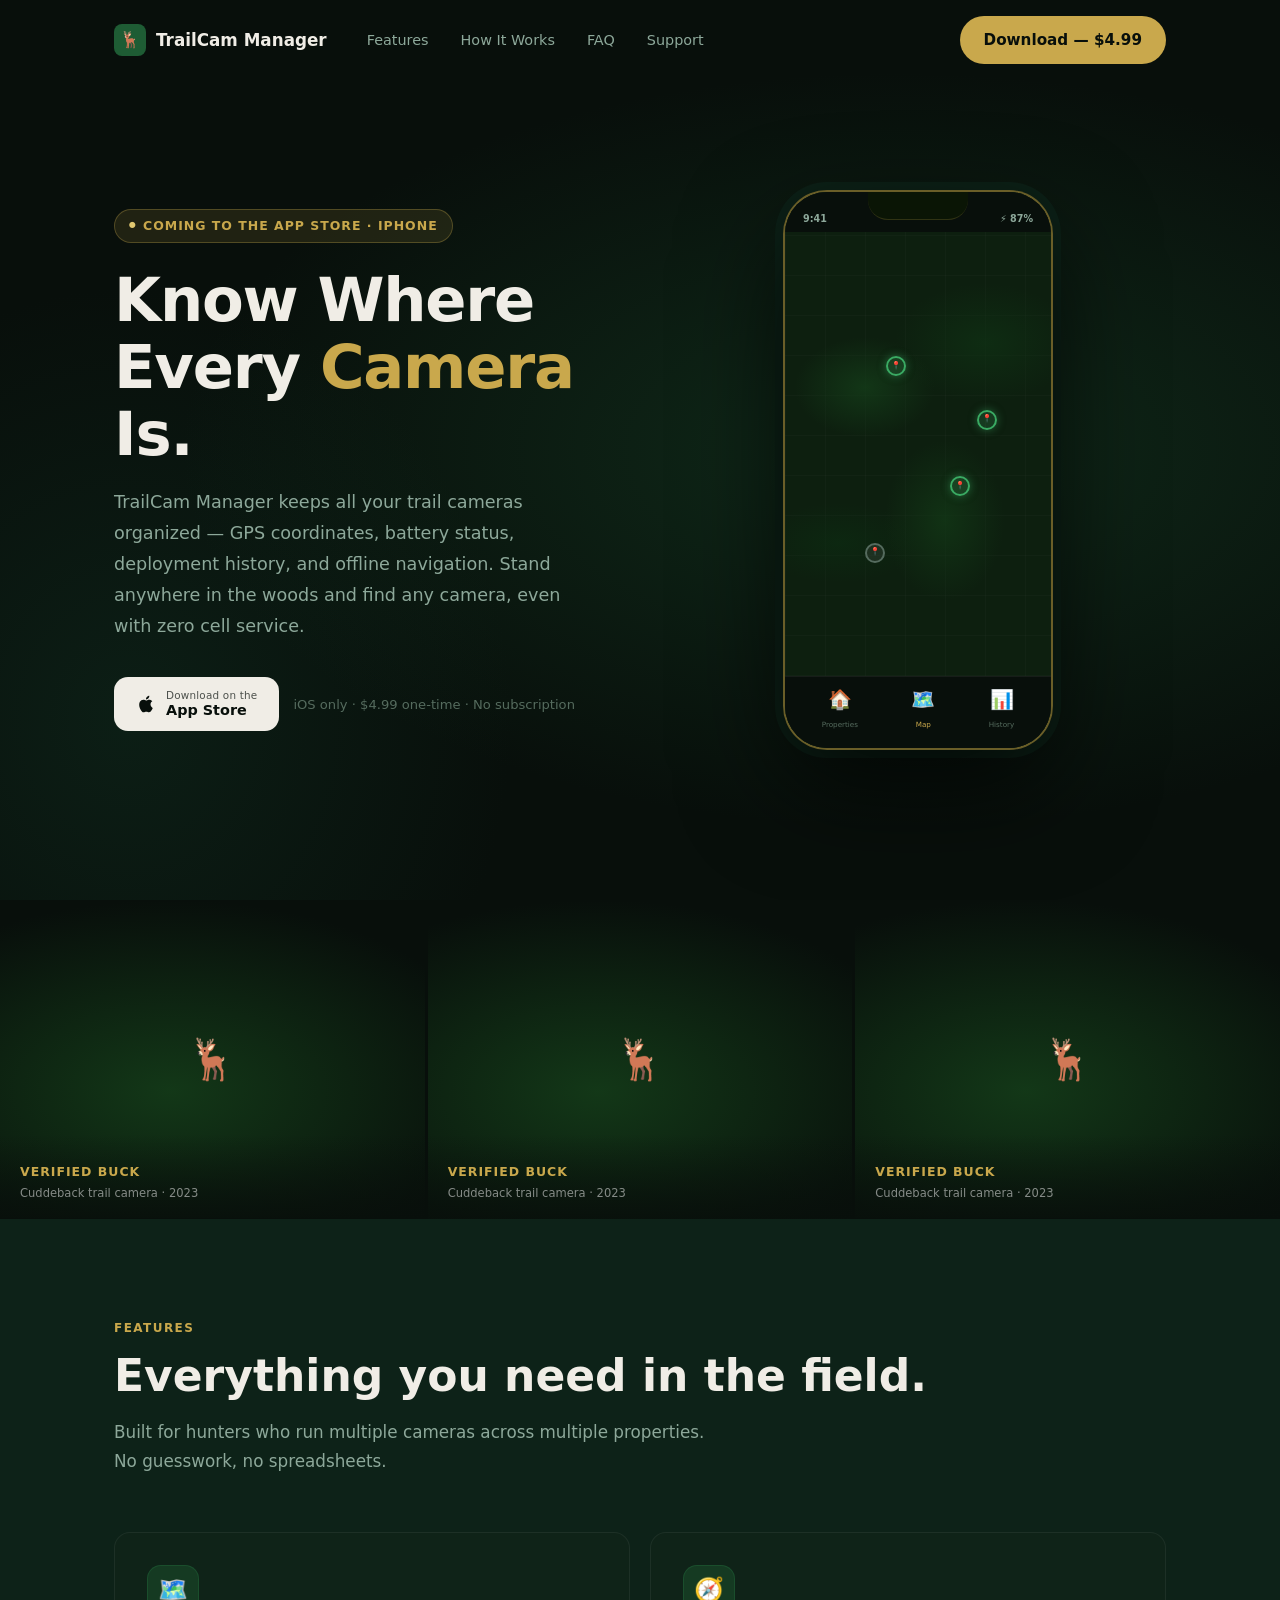
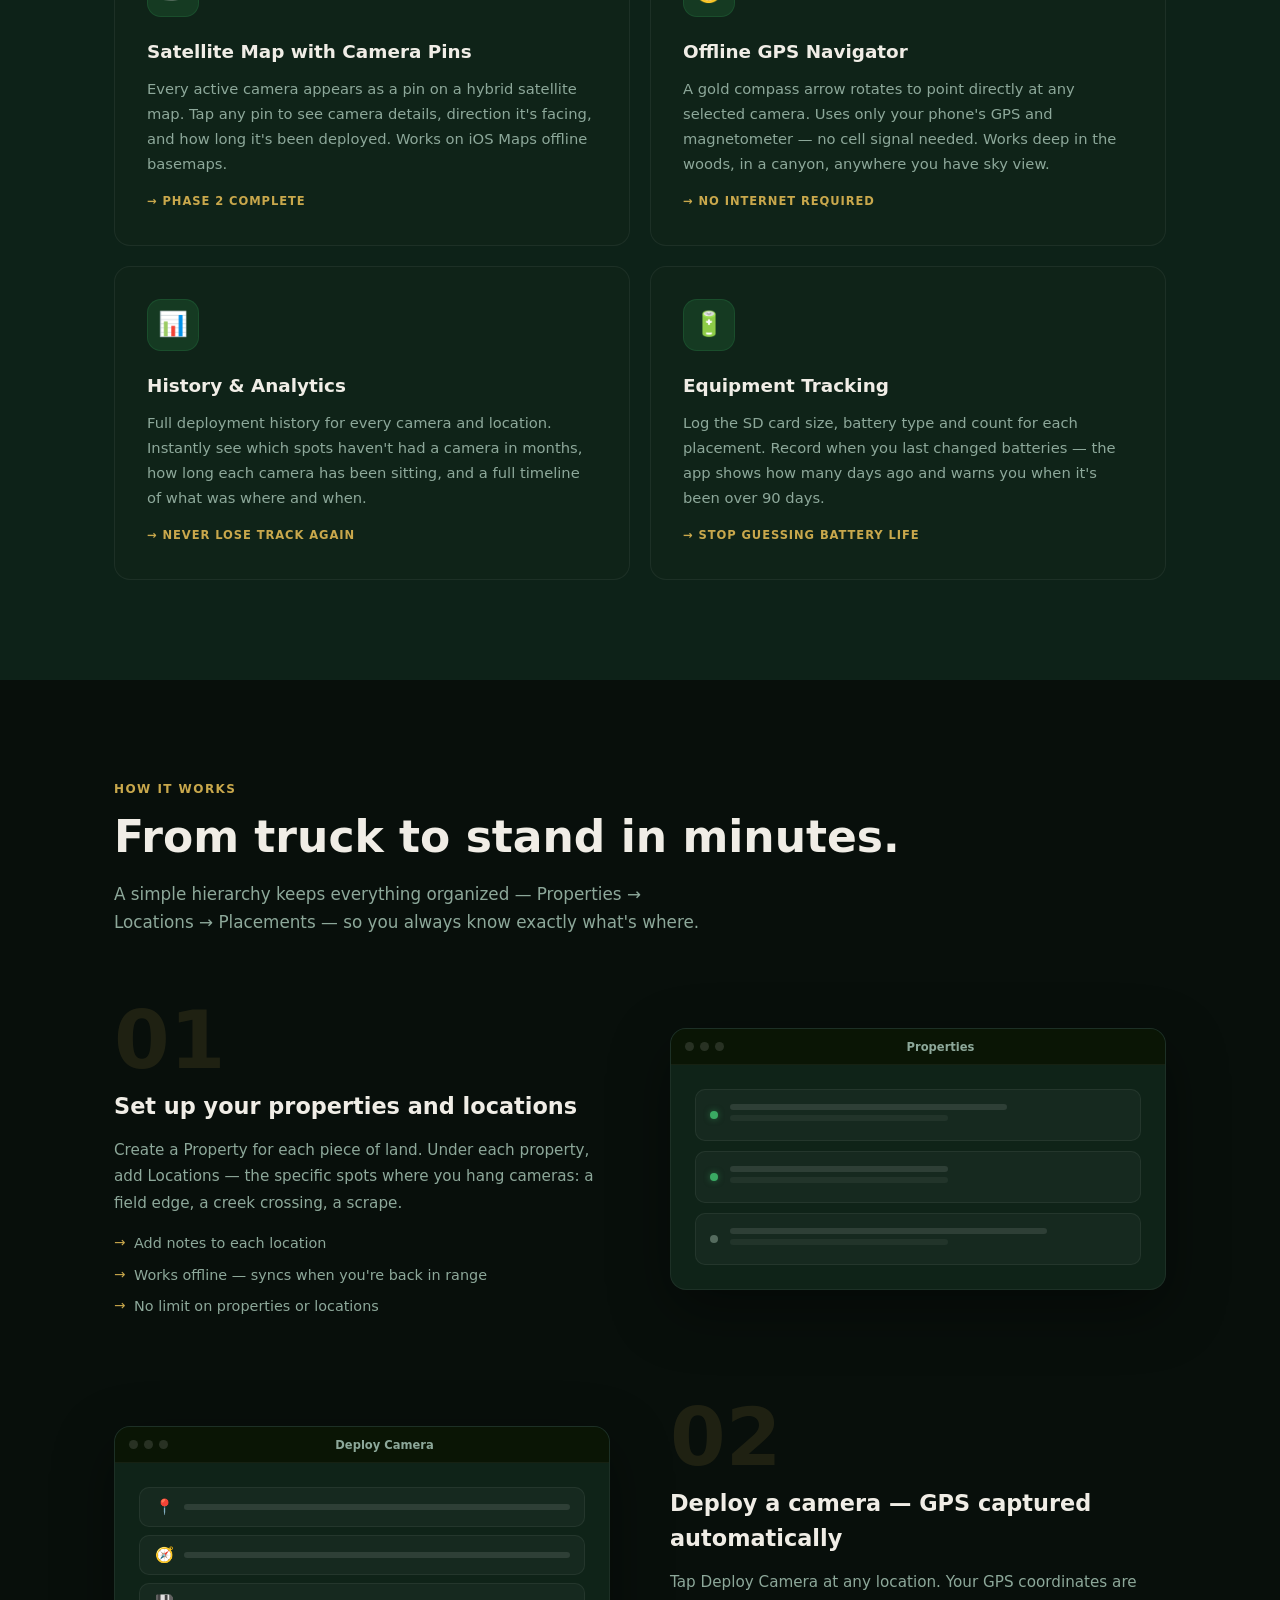
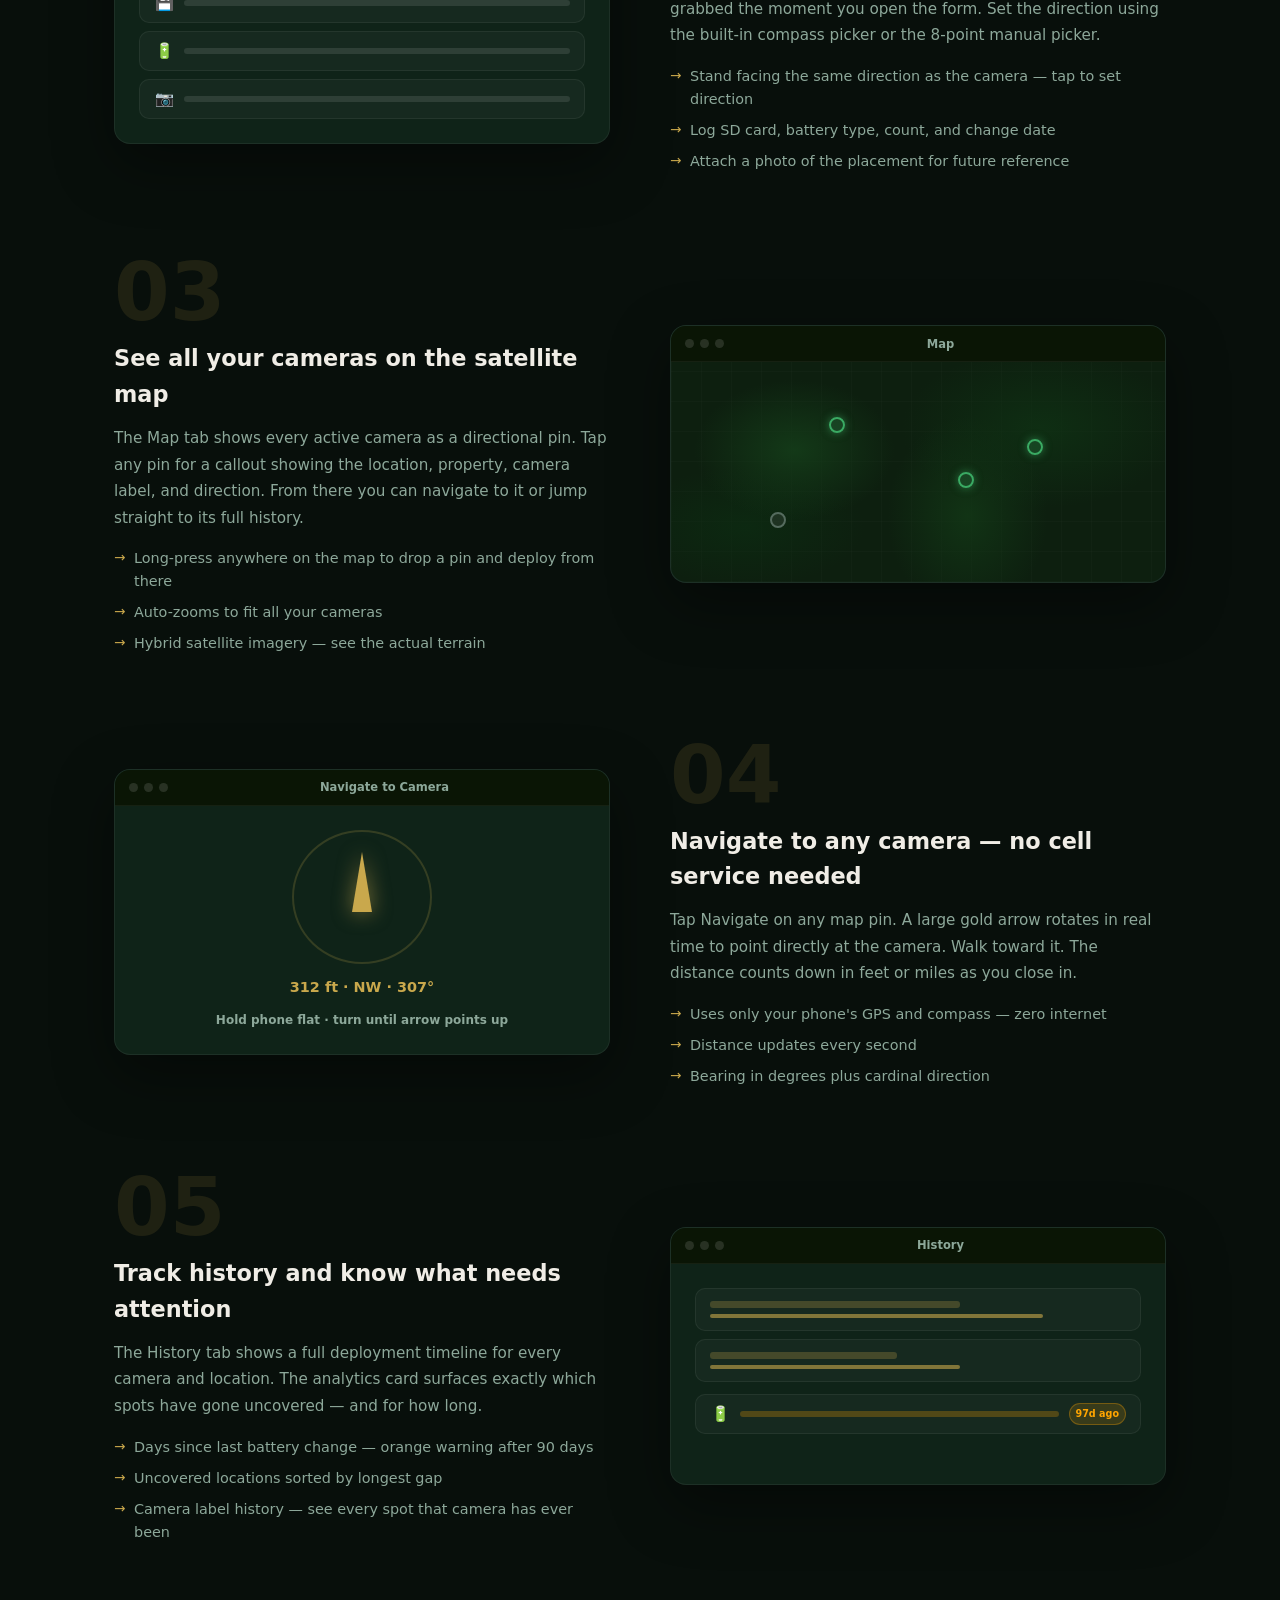
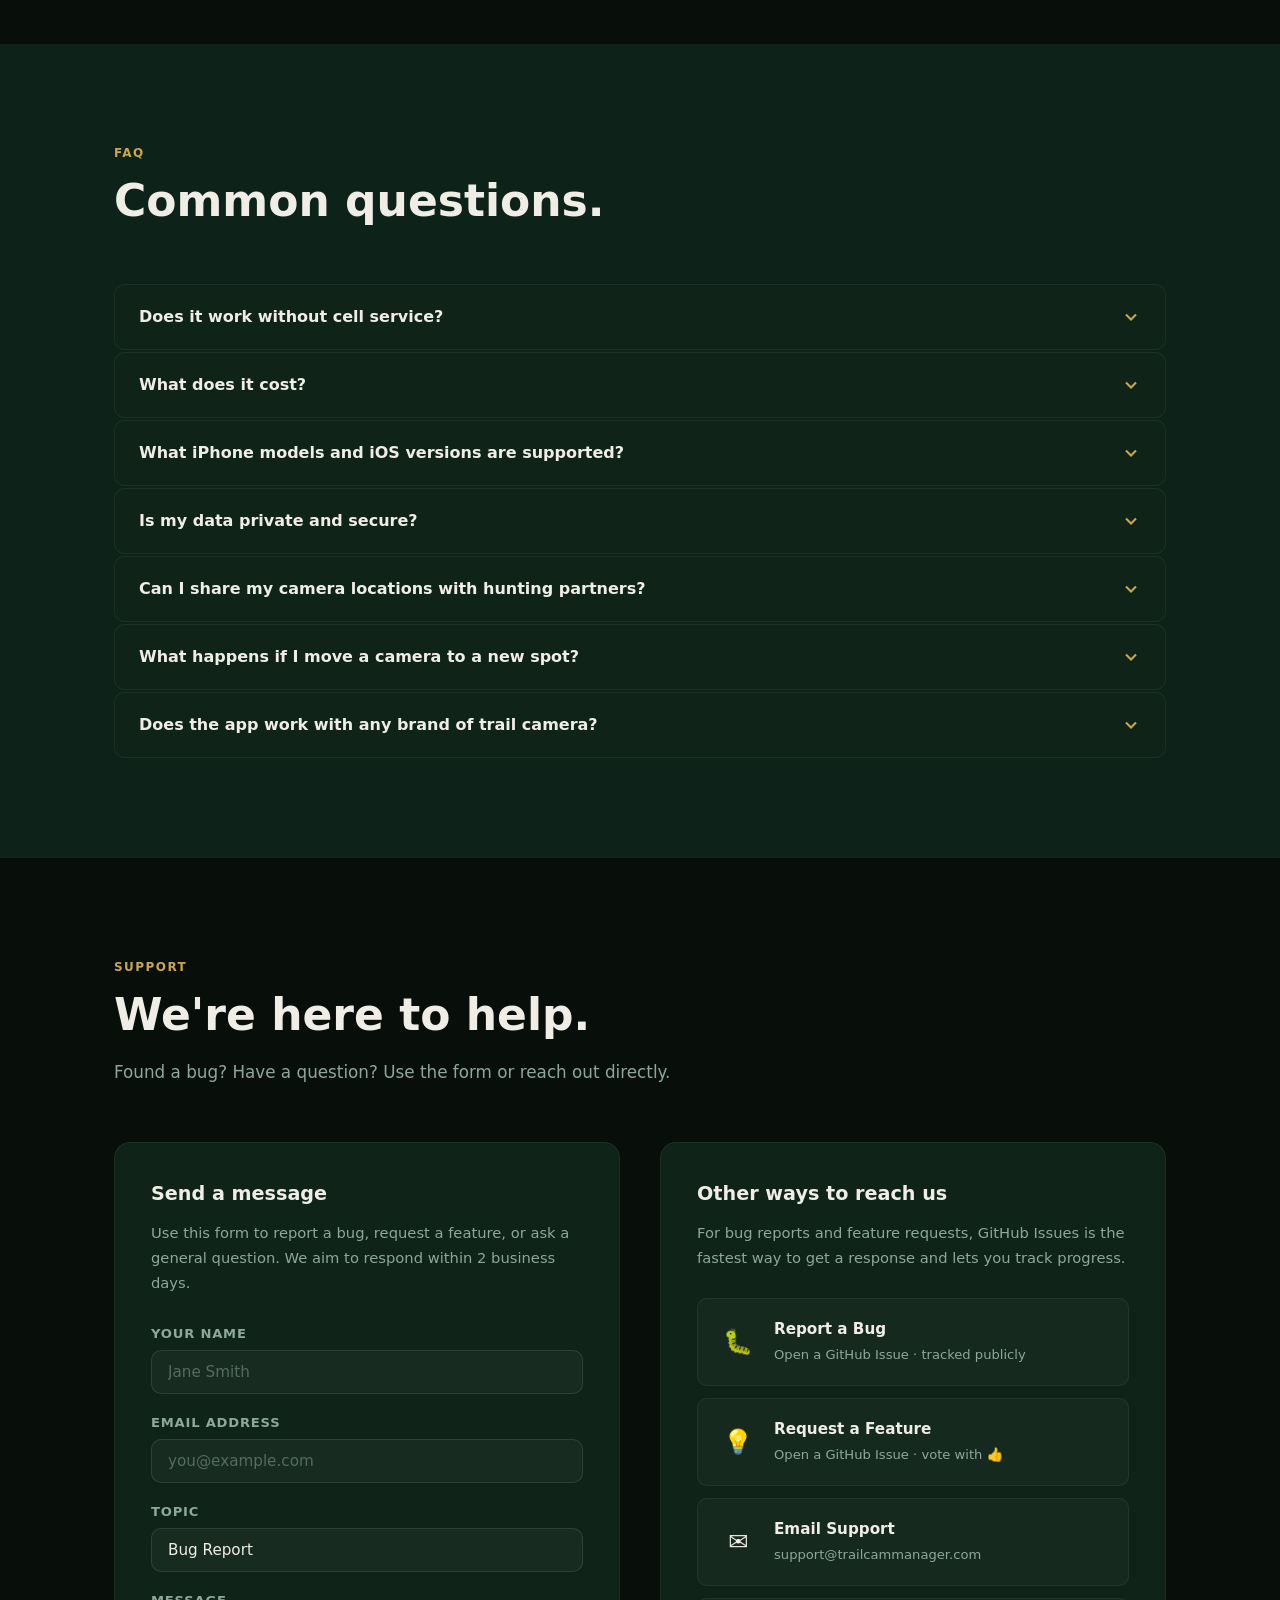
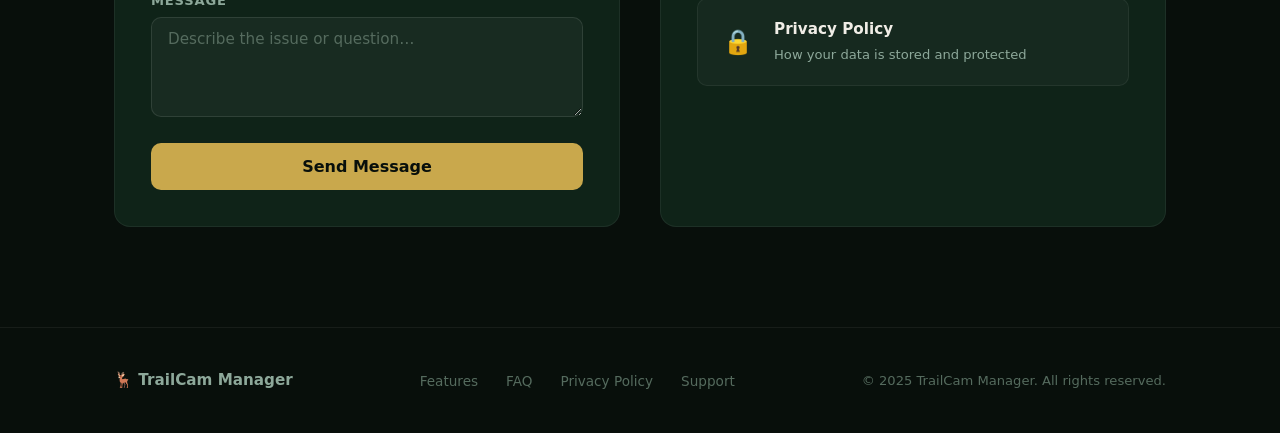
==== index.html @ 216c4973 "Initial TrailCam Manager marketing website - Full landing page: hero, features, how-it-works (5 step" ====
<!DOCTYPE html>
<html lang="en">
<head>
  <meta charset="UTF-8">
  <meta name="viewport" content="width=device-width, initial-scale=1.0">
  <title>TrailCam Manager — Know Where Every Camera Is</title>
  <meta name="description" content="TrailCam Manager is a native iPhone app for serious hunters. GPS coordinates, offline navigation, battery tracking, and placement history for all your trail cameras — with no cell service required.">
  <meta property="og:title" content="TrailCam Manager">
  <meta property="og:description" content="Know where every trail camera is. GPS, offline navigation, history, and equipment tracking in your pocket.">
  <meta property="og:type" content="website">
  <meta property="og:url" content="https://trailcammanager.com">
  <link rel="stylesheet" href="css/style.css">
</head>
<body>

<!-- ═══════════════════════════════════════════════════════
     NAV
════════════════════════════════════════════════════════ -->
<nav class="nav">
  <div class="nav-inner">
    <a href="/" class="nav-logo">
      <div class="nav-logo-icon">🦌</div>
      TrailCam Manager
    </a>
    <ul class="nav-links">
      <li><a href="#features">Features</a></li>
      <li><a href="#how-it-works">How It Works</a></li>
      <li><a href="#faq">FAQ</a></li>
      <li><a href="#support">Support</a></li>
    </ul>
    <div class="nav-cta">
      <a href="#download" class="btn-gold">Download — $4.99</a>
    </div>
    <div class="nav-hamburger" role="button" aria-label="Open menu">
      <span></span><span></span><span></span>
    </div>
  </div>
</nav>


<!-- ═══════════════════════════════════════════════════════
     HERO
════════════════════════════════════════════════════════ -->
<section class="hero" id="download">
  <div class="hero-inner">
    <div class="hero-text">
      <div class="hero-badge">Coming to the App Store · iPhone</div>
      <h1>Know Where Every <em>Camera</em> Is.</h1>
      <p class="hero-sub">
        TrailCam Manager keeps all your trail cameras organized — GPS coordinates, battery status, deployment history, and offline navigation. Stand anywhere in the woods and find any camera, even with zero cell service.
      </p>
      <div class="hero-actions">
        <!-- Replace href with real App Store link when live -->
        <a href="#" class="hero-appstore" id="appstore-btn">
          <svg viewBox="0 0 24 24" fill="currentColor" xmlns="http://www.w3.org/2000/svg">
            <path d="M18.71 19.5c-.83 1.24-1.71 2.45-3.05 2.47-1.34.03-1.77-.79-3.29-.79-1.53 0-2 .77-3.27.82-1.31.05-2.3-1.32-3.14-2.53C4.25 17 2.94 12.45 4.7 9.39c.87-1.52 2.43-2.48 4.12-2.51 1.28-.02 2.5.87 3.29.87.78 0 2.26-1.07 3.8-.91.65.03 2.47.26 3.64 1.98-.09.06-2.17 1.28-2.15 3.81.03 3.02 2.65 4.03 2.68 4.04-.03.07-.42 1.44-1.38 2.83M13 3.5c.73-.83 1.94-1.46 2.94-1.5.13 1.17-.34 2.35-1.04 3.19-.69.85-1.83 1.51-2.95 1.42-.15-1.15.41-2.35 1.05-3.11z"/>
          </svg>
          <div class="hero-appstore-text">
            <small>Download on the</small>
            App Store
          </div>
        </a>
        <span class="hero-note">iOS only · $4.99 one-time · No subscription</span>
      </div>
    </div>

    <!-- CSS Phone Mockup -->
    <div class="phone-wrap">
      <div class="phone-glow"></div>
      <div class="phone">
        <div class="phone-notch"></div>
        <div class="phone-screen">
          <div class="phone-status">
            <span>9:41</span>
            <span>⚡ 87%</span>
          </div>
          <div class="phone-map-area">
            <!-- Fake camera pins on the satellite map -->
            <div class="phone-pin active" style="top:28%; left:38%;">📍</div>
            <div class="phone-pin active" style="top:55%; left:62%;">📍</div>
            <div class="phone-pin active" style="top:40%; left:72%;">📍</div>
            <div class="phone-pin pulled" style="top:70%; left:30%;">📍</div>
          </div>
          <div class="phone-tab-bar">
            <div class="phone-tab"><div class="phone-tab-icon">🏠</div><span>Properties</span></div>
            <div class="phone-tab active"><div class="phone-tab-icon">🗺️</div><span>Map</span></div>
            <div class="phone-tab"><div class="phone-tab-icon">📊</div><span>History</span></div>
          </div>
        </div>
      </div>
    </div>
  </div>
</section>


<!-- ═══════════════════════════════════════════════════════
     PHOTO STRIP
     Replace src="" with real photo paths once available.
     Use verified buck photos from Cuddeback camera.
════════════════════════════════════════════════════════ -->
<div class="photo-strip">
  <div class="photo-strip-item">
    <!-- TODO: replace with real photo: assets/images/buck1.jpg -->
    <div class="photo-placeholder">🦌</div>
    <div class="photo-overlay">
      <div class="photo-caption">Verified Buck</div>
      <div class="photo-sub">Cuddeback trail camera · 2023</div>
    </div>
  </div>
  <div class="photo-strip-item">
    <!-- TODO: replace with real photo: assets/images/buck2.jpg -->
    <div class="photo-placeholder">🦌</div>
    <div class="photo-overlay">
      <div class="photo-caption">Verified Buck</div>
      <div class="photo-sub">Cuddeback trail camera · 2023</div>
    </div>
  </div>
  <div class="photo-strip-item">
    <!-- TODO: replace with real photo: assets/images/buck3.jpg -->
    <div class="photo-placeholder">🦌</div>
    <div class="photo-overlay">
      <div class="photo-caption">Verified Buck</div>
      <div class="photo-sub">Cuddeback trail camera · 2023</div>
    </div>
  </div>
</div>


<!-- ═══════════════════════════════════════════════════════
     FEATURES
════════════════════════════════════════════════════════ -->
<section class="features" id="features">
  <div class="container">
    <div class="reveal">
      <div class="section-label">Features</div>
      <h2 class="section-title">Everything you need in the field.</h2>
      <p class="section-sub">Built for hunters who run multiple cameras across multiple properties. No guesswork, no spreadsheets.</p>
    </div>

    <div class="features-grid">
      <div class="feature-card reveal">
        <div class="feature-icon">🗺️</div>
        <h3>Satellite Map with Camera Pins</h3>
        <p>Every active camera appears as a pin on a hybrid satellite map. Tap any pin to see camera details, direction it's facing, and how long it's been deployed. Works on iOS Maps offline basemaps.</p>
        <span class="feature-tag">→ Phase 2 Complete</span>
      </div>

      <div class="feature-card reveal">
        <div class="feature-icon">🧭</div>
        <h3>Offline GPS Navigator</h3>
        <p>A gold compass arrow rotates to point directly at any selected camera. Uses only your phone's GPS and magnetometer — no cell signal needed. Works deep in the woods, in a canyon, anywhere you have sky view.</p>
        <span class="feature-tag">→ No internet required</span>
      </div>

      <div class="feature-card reveal">
        <div class="feature-icon">📊</div>
        <h3>History &amp; Analytics</h3>
        <p>Full deployment history for every camera and location. Instantly see which spots haven't had a camera in months, how long each camera has been sitting, and a full timeline of what was where and when.</p>
        <span class="feature-tag">→ Never lose track again</span>
      </div>

      <div class="feature-card reveal">
        <div class="feature-icon">🔋</div>
        <h3>Equipment Tracking</h3>
        <p>Log the SD card size, battery type and count for each placement. Record when you last changed batteries — the app shows how many days ago and warns you when it's been over 90 days.</p>
        <span class="feature-tag">→ Stop guessing battery life</span>
      </div>
    </div>
  </div>
</section>


<!-- ═══════════════════════════════════════════════════════
     HOW IT WORKS
════════════════════════════════════════════════════════ -->
<section class="how" id="how-it-works">
  <div class="container">
    <div class="reveal">
      <div class="section-label">How It Works</div>
      <h2 class="section-title">From truck to stand in minutes.</h2>
      <p class="section-sub">A simple hierarchy keeps everything organized — Properties → Locations → Placements — so you always know exactly what's where.</p>
    </div>

    <div class="how-steps">

      <!-- Step 1 -->
      <div class="how-step reveal">
        <div>
          <div class="how-step-num">01</div>
          <h3>Set up your properties and locations</h3>
          <p>Create a Property for each piece of land. Under each property, add Locations — the specific spots where you hang cameras: a field edge, a creek crossing, a scrape.</p>
          <ul>
            <li>Add notes to each location</li>
            <li>Works offline — syncs when you're back in range</li>
            <li>No limit on properties or locations</li>
          </ul>
        </div>
        <div class="screenshot-frame">
          <div class="screenshot-bar">
            <div class="screenshot-dot"></div><div class="screenshot-dot"></div><div class="screenshot-dot"></div>
            <div class="screenshot-title">Properties</div>
          </div>
          <div class="screenshot-body">
            <div class="screen-list">
              <div class="screen-list-item">
                <div class="screen-list-dot active"></div>
                <div class="screen-list-lines">
                  <div class="screen-list-line" style="width:70%"></div>
                  <div class="screen-list-line short" style="margin-top:5px;opacity:.5"></div>
                </div>
              </div>
              <div class="screen-list-item">
                <div class="screen-list-dot active"></div>
                <div class="screen-list-lines">
                  <div class="screen-list-line" style="width:55%"></div>
                  <div class="screen-list-line short" style="margin-top:5px;opacity:.5"></div>
                </div>
              </div>
              <div class="screen-list-item">
                <div class="screen-list-dot dim"></div>
                <div class="screen-list-lines">
                  <div class="screen-list-line" style="width:80%"></div>
                  <div class="screen-list-line short" style="margin-top:5px;opacity:.5"></div>
                </div>
              </div>
            </div>
          </div>
        </div>
      </div>

      <!-- Step 2 -->
      <div class="how-step reverse reveal">
        <div>
          <div class="how-step-num">02</div>
          <h3>Deploy a camera — GPS captured automatically</h3>
          <p>Tap Deploy Camera at any location. Your GPS coordinates are grabbed the moment you open the form. Set the direction using the built-in compass picker or the 8-point manual picker.</p>
          <ul>
            <li>Stand facing the same direction as the camera — tap to set direction</li>
            <li>Log SD card, battery type, count, and change date</li>
            <li>Attach a photo of the placement for future reference</li>
          </ul>
        </div>
        <div class="screenshot-frame">
          <div class="screenshot-bar">
            <div class="screenshot-dot"></div><div class="screenshot-dot"></div><div class="screenshot-dot"></div>
            <div class="screenshot-title">Deploy Camera</div>
          </div>
          <div class="screenshot-body">
            <div class="screen-equip">
              <div class="screen-equip-row">
                <span class="screen-equip-icon">📍</span>
                <div class="screen-equip-line" style="width:60%"></div>
              </div>
              <div class="screen-equip-row">
                <span class="screen-equip-icon">🧭</span>
                <div class="screen-equip-line" style="width:30%"></div>
              </div>
              <div class="screen-equip-row">
                <span class="screen-equip-icon">💾</span>
                <div class="screen-equip-line" style="width:40%"></div>
              </div>
              <div class="screen-equip-row">
                <span class="screen-equip-icon">🔋</span>
                <div class="screen-equip-line" style="width:50%"></div>
              </div>
              <div class="screen-equip-row">
                <span class="screen-equip-icon">📷</span>
                <div class="screen-equip-line" style="width:35%"></div>
              </div>
            </div>
          </div>
        </div>
      </div>

      <!-- Step 3 -->
      <div class="how-step reveal">
        <div>
          <div class="how-step-num">03</div>
          <h3>See all your cameras on the satellite map</h3>
          <p>The Map tab shows every active camera as a directional pin. Tap any pin for a callout showing the location, property, camera label, and direction. From there you can navigate to it or jump straight to its full history.</p>
          <ul>
            <li>Long-press anywhere on the map to drop a pin and deploy from there</li>
            <li>Auto-zooms to fit all your cameras</li>
            <li>Hybrid satellite imagery — see the actual terrain</li>
          </ul>
        </div>
        <div class="screenshot-frame">
          <div class="screenshot-bar">
            <div class="screenshot-dot"></div><div class="screenshot-dot"></div><div class="screenshot-dot"></div>
            <div class="screenshot-title">Map</div>
          </div>
          <div class="screenshot-body" style="padding:0; overflow:hidden; border-radius: 0 0 16px 16px;">
            <div class="screen-map" style="border-radius:0; height:220px;">
              <div class="map-pin-demo" style="top:25%; left:32%"></div>
              <div class="map-pin-demo" style="top:50%; left:58%"></div>
              <div class="map-pin-demo" style="top:35%; left:72%"></div>
              <div class="map-pin-demo" style="top:68%; left:20%; background: rgba(100,100,100,0.2); border-color:#556b5e; box-shadow:none;"></div>
            </div>
          </div>
        </div>
      </div>

      <!-- Step 4 -->
      <div class="how-step reverse reveal">
        <div>
          <div class="how-step-num">04</div>
          <h3>Navigate to any camera — no cell service needed</h3>
          <p>Tap Navigate on any map pin. A large gold arrow rotates in real time to point directly at the camera. Walk toward it. The distance counts down in feet or miles as you close in.</p>
          <ul>
            <li>Uses only your phone's GPS and compass — zero internet</li>
            <li>Distance updates every second</li>
            <li>Bearing in degrees plus cardinal direction</li>
          </ul>
        </div>
        <div class="screenshot-frame">
          <div class="screenshot-bar">
            <div class="screenshot-dot"></div><div class="screenshot-dot"></div><div class="screenshot-dot"></div>
            <div class="screenshot-title">Navigate to Camera</div>
          </div>
          <div class="screenshot-body">
            <div class="screen-compass">
              <div class="compass-ring">
                <div class="compass-arrow"></div>
              </div>
              <div class="compass-label" style="color:var(--gold); font-size:.9rem; font-weight:700;">312 ft · NW · 307°</div>
              <div class="compass-label">Hold phone flat · turn until arrow points up</div>
            </div>
          </div>
        </div>
      </div>

      <!-- Step 5 -->
      <div class="how-step reveal">
        <div>
          <div class="how-step-num">05</div>
          <h3>Track history and know what needs attention</h3>
          <p>The History tab shows a full deployment timeline for every camera and location. The analytics card surfaces exactly which spots have gone uncovered — and for how long.</p>
          <ul>
            <li>Days since last battery change — orange warning after 90 days</li>
            <li>Uncovered locations sorted by longest gap</li>
            <li>Camera label history — see every spot that camera has ever been</li>
          </ul>
        </div>
        <div class="screenshot-frame">
          <div class="screenshot-bar">
            <div class="screenshot-dot"></div><div class="screenshot-dot"></div><div class="screenshot-dot"></div>
            <div class="screenshot-title">History</div>
          </div>
          <div class="screenshot-body">
            <div class="screen-history">
              <div class="screen-history-card">
                <div class="screen-history-bar">
                  <div class="screen-history-label" style="width:60%"></div>
                </div>
                <div class="screen-history-fill" style="width:80%"></div>
              </div>
              <div class="screen-history-card">
                <div class="screen-history-bar">
                  <div class="screen-history-label" style="width:45%"></div>
                </div>
                <div class="screen-history-fill" style="width:60%"></div>
              </div>
              <div class="screen-equip-row warn" style="margin-top:4px;">
                <span class="screen-equip-icon">🔋</span>
                <div class="screen-equip-line"></div>
                <span class="screen-equip-badge">97d ago</span>
              </div>
            </div>
          </div>
        </div>
      </div>

    </div><!-- /how-steps -->
  </div>
</section>


<!-- ═══════════════════════════════════════════════════════
     FAQ
════════════════════════════════════════════════════════ -->
<section class="faq" id="faq">
  <div class="container">
    <div class="reveal">
      <div class="section-label">FAQ</div>
      <h2 class="section-title">Common questions.</h2>
    </div>

    <div class="faq-list">

      <div class="faq-item">
        <button class="faq-q">
          Does it work without cell service?
          <svg class="faq-chevron" viewBox="0 0 24 24" fill="none" stroke="currentColor" stroke-width="2.5"><path d="m6 9 6 6 6-6"/></svg>
        </button>
        <div class="faq-a">
          <p>Yes — the GPS navigator uses only your phone's hardware (GPS satellite + compass magnetometer). No internet, no cell towers. It works the same way a standalone GPS unit does. You can also view cached map tiles and all your camera data offline. The app syncs changes to the cloud when you're back in range.</p>
        </div>
      </div>

      <div class="faq-item">
        <button class="faq-q">
          What does it cost?
          <svg class="faq-chevron" viewBox="0 0 24 24" fill="none" stroke="currentColor" stroke-width="2.5"><path d="m6 9 6 6 6-6"/></svg>
        </button>
        <div class="faq-a">
          <p>$4.99 one-time purchase. No subscription, no in-app purchases, no ads. Pay once, use it every season. Hunting season features — including group sharing with hunting partners — may be offered as a future optional upgrade.</p>
        </div>
      </div>

      <div class="faq-item">
        <button class="faq-q">
          What iPhone models and iOS versions are supported?
          <svg class="faq-chevron" viewBox="0 0 24 24" fill="none" stroke="currentColor" stroke-width="2.5"><path d="m6 9 6 6 6-6"/></svg>
        </button>
        <div class="faq-a">
          <p>Any iPhone running iOS 17 or later. This covers iPhone XS and newer. The app is optimized for iPhone — iPad is not currently supported.</p>
        </div>
      </div>

      <div class="faq-item">
        <button class="faq-q">
          Is my data private and secure?
          <svg class="faq-chevron" viewBox="0 0 24 24" fill="none" stroke="currentColor" stroke-width="2.5"><path d="m6 9 6 6 6-6"/></svg>
        </button>
        <div class="faq-a">
          <p>Yes. Your data is stored in a secure, encrypted database with row-level security — only your account can access your properties, locations, and placements. Your GPS coordinates are never shared or sold. See the <a href="privacy.html">Privacy Policy</a> for full details.</p>
        </div>
      </div>

      <div class="faq-item">
        <button class="faq-q">
          Can I share my camera locations with hunting partners?
          <svg class="faq-chevron" viewBox="0 0 24 24" fill="none" stroke="currentColor" stroke-width="2.5"><path d="m6 9 6 6 6-6"/></svg>
        </button>
        <div class="faq-a">
          <p>Not yet — group sharing is planned for a future update. The planned feature will let you share a property with hunting partners at different permission levels (owner, member, viewer). For now, each account sees only its own data.</p>
        </div>
      </div>

      <div class="faq-item">
        <button class="faq-q">
          What happens if I move a camera to a new spot?
          <svg class="faq-chevron" viewBox="0 0 24 24" fill="none" stroke="currentColor" stroke-width="2.5"><path d="m6 9 6 6 6-6"/></svg>
        </button>
        <div class="faq-a">
          <p>The app tracks placements, not just cameras. If you change the GPS coordinates or direction of a placement, it automatically closes the current record (marking today as the pull date) and opens a new one. That way you always have a full history of where each camera has been and for how long. Changes to notes, photos, battery info, or camera label update in place without creating a new record.</p>
        </div>
      </div>

      <div class="faq-item">
        <button class="faq-q">
          Does the app work with any brand of trail camera?
          <svg class="faq-chevron" viewBox="0 0 24 24" fill="none" stroke="currentColor" stroke-width="2.5"><path d="m6 9 6 6 6-6"/></svg>
        </button>
        <div class="faq-a">
          <p>Yes. TrailCam Manager is brand-agnostic — it manages the location and metadata of any physical trail camera. Cuddeback, Reconyx, Browning, Stealth Cam, Moultrie, Bushnell — all work the same way. The app doesn't pull images from cameras; it tracks where they are and how they're equipped.</p>
        </div>
      </div>

    </div><!-- /faq-list -->
  </div>
</section>


<!-- ═══════════════════════════════════════════════════════
     SUPPORT
════════════════════════════════════════════════════════ -->
<section class="support" id="support">
  <div class="container">
    <div class="reveal">
      <div class="section-label">Support</div>
      <h2 class="section-title">We're here to help.</h2>
      <p class="section-sub">Found a bug? Have a question? Use the form or reach out directly.</p>
    </div>

    <div class="support-grid">

      <!-- Contact form -->
      <div class="support-card reveal">
        <h3>Send a message</h3>
        <p>Use this form to report a bug, request a feature, or ask a general question. We aim to respond within 2 business days.</p>
        <!-- Replace YOUR_FORM_ID with Formspree form ID after signing up at formspree.io -->
        <form class="support-form" action="https://formspree.io/f/YOUR_FORM_ID" method="POST">
          <div class="form-field">
            <label for="name">Your Name</label>
            <input type="text" id="name" name="name" placeholder="Jane Smith" required>
          </div>
          <div class="form-field">
            <label for="email">Email Address</label>
            <input type="email" id="email" name="email" placeholder="you@example.com" required>
          </div>
          <div class="form-field">
            <label for="type">Topic</label>
            <select id="type" name="type">
              <option value="bug">Bug Report</option>
              <option value="feature">Feature Request</option>
              <option value="account">Account / Login Issue</option>
              <option value="other">General Question</option>
            </select>
          </div>
          <div class="form-field">
            <label for="message">Message</label>
            <textarea id="message" name="message" placeholder="Describe the issue or question…" required></textarea>
          </div>
          <button type="submit" class="form-submit">Send Message</button>
        </form>
      </div>

      <!-- Quick links -->
      <div class="support-card reveal">
        <h3>Other ways to reach us</h3>
        <p>For bug reports and feature requests, GitHub Issues is the fastest way to get a response and lets you track progress.</p>

        <div class="support-links">
          <a href="https://github.com/Blkcheech/TrailCam-Manager-iOS/issues/new?template=bug_report.md"
             class="support-link" target="_blank" rel="noopener">
            <div class="support-link-icon">🐛</div>
            <div class="support-link-text">
              <strong>Report a Bug</strong>
              <span>Open a GitHub Issue · tracked publicly</span>
            </div>
          </a>

          <a href="https://github.com/Blkcheech/TrailCam-Manager-iOS/issues/new?template=feature_request.md"
             class="support-link" target="_blank" rel="noopener">
            <div class="support-link-icon">💡</div>
            <div class="support-link-text">
              <strong>Request a Feature</strong>
              <span>Open a GitHub Issue · vote with 👍</span>
            </div>
          </a>

          <a href="mailto:support@trailcammanager.com" class="support-link">
            <div class="support-link-icon">✉️</div>
            <div class="support-link-text">
              <strong>Email Support</strong>
              <span>support@trailcammanager.com</span>
            </div>
          </a>

          <a href="privacy.html" class="support-link">
            <div class="support-link-icon">🔒</div>
            <div class="support-link-text">
              <strong>Privacy Policy</strong>
              <span>How your data is stored and protected</span>
            </div>
          </a>
        </div>
      </div>

    </div><!-- /support-grid -->
  </div>
</section>


<!-- ═══════════════════════════════════════════════════════
     FOOTER
════════════════════════════════════════════════════════ -->
<footer class="footer">
  <div class="container">
    <div class="footer-inner">
      <div class="footer-logo">🦌 TrailCam Manager</div>
      <ul class="footer-links">
        <li><a href="#features">Features</a></li>
        <li><a href="#faq">FAQ</a></li>
        <li><a href="privacy.html">Privacy Policy</a></li>
        <li><a href="#support">Support</a></li>
      </ul>
      <div class="footer-copy">&copy; 2025 TrailCam Manager. All rights reserved.</div>
    </div>
  </div>
</footer>

<script src="js/main.js"></script>
</body>
</html>
---- css/style.css ----
/* ============================================================
   TrailCam Manager — Marketing Site
   Theme: Forest green #1e5c34 · Hunter gold #c9a84c
   ============================================================ */

:root {
  --green-dark:    #080f0b;
  --green-deep:    #0d2218;
  --green-primary: #1e5c34;
  --green-mid:     #2a7a47;
  --green-light:   #3aaa63;
  --gold:          #c9a84c;
  --gold-light:    #e0c870;
  --gold-dim:      #a88830;
  --text:          #f0ede6;
  --text-muted:    #8da89a;
  --text-dim:      #556b5e;
  --border:        rgba(201, 168, 76, 0.15);
  --card-bg:       #0f2318;
  --card-border:   rgba(255,255,255,0.06);
  --radius:        16px;
  --radius-sm:     10px;
}

*, *::before, *::after { box-sizing: border-box; margin: 0; padding: 0; }

html { scroll-behavior: smooth; }

body {
  font-family: -apple-system, BlinkMacSystemFont, 'Segoe UI', system-ui, sans-serif;
  background: var(--green-dark);
  color: var(--text);
  line-height: 1.6;
  overflow-x: hidden;
}

a { color: var(--gold); text-decoration: none; }
a:hover { color: var(--gold-light); }

img { max-width: 100%; display: block; }

/* ── Utilities ─────────────────────────────────────────── */
.container {
  max-width: 1100px;
  margin: 0 auto;
  padding: 0 24px;
}

.section-label {
  text-transform: uppercase;
  letter-spacing: 0.12em;
  font-size: 0.75rem;
  font-weight: 600;
  color: var(--gold);
  margin-bottom: 12px;
}

.section-title {
  font-size: clamp(1.75rem, 4vw, 2.75rem);
  font-weight: 700;
  line-height: 1.2;
  color: var(--text);
  margin-bottom: 16px;
}

.section-sub {
  font-size: 1.05rem;
  color: var(--text-muted);
  max-width: 600px;
  line-height: 1.7;
}

.btn-gold {
  display: inline-flex;
  align-items: center;
  gap: 8px;
  background: var(--gold);
  color: var(--green-dark);
  font-weight: 700;
  font-size: 0.95rem;
  padding: 12px 24px;
  border-radius: 50px;
  transition: background 0.2s, transform 0.15s;
  white-space: nowrap;
}
.btn-gold:hover { background: var(--gold-light); color: var(--green-dark); transform: translateY(-1px); }

.btn-outline {
  display: inline-flex;
  align-items: center;
  gap: 8px;
  border: 1.5px solid var(--gold);
  color: var(--gold);
  font-weight: 600;
  font-size: 0.95rem;
  padding: 11px 24px;
  border-radius: 50px;
  transition: background 0.2s, color 0.2s;
}
.btn-outline:hover { background: var(--gold); color: var(--green-dark); }

/* ── Nav ───────────────────────────────────────────────── */
.nav {
  position: fixed;
  top: 0; left: 0; right: 0;
  z-index: 100;
  padding: 16px 0;
  transition: background 0.3s, box-shadow 0.3s;
}
.nav.scrolled {
  background: rgba(8, 15, 11, 0.92);
  backdrop-filter: blur(12px);
  box-shadow: 0 1px 0 rgba(255,255,255,0.06);
}
.nav-inner {
  max-width: 1100px;
  margin: 0 auto;
  padding: 0 24px;
  display: flex;
  align-items: center;
  gap: 40px;
}
.nav-logo {
  display: flex;
  align-items: center;
  gap: 10px;
  font-weight: 700;
  font-size: 1.05rem;
  color: var(--text);
  flex-shrink: 0;
}
.nav-logo-icon {
  width: 32px; height: 32px;
  background: var(--green-primary);
  border-radius: 8px;
  display: flex; align-items: center; justify-content: center;
  font-size: 16px;
}
.nav-links {
  display: flex;
  gap: 32px;
  list-style: none;
  flex: 1;
}
.nav-links a {
  color: var(--text-muted);
  font-size: 0.9rem;
  font-weight: 500;
  transition: color 0.2s;
}
.nav-links a:hover { color: var(--text); }
.nav-cta { margin-left: auto; }

.nav-hamburger {
  display: none;
  flex-direction: column;
  gap: 5px;
  cursor: pointer;
  margin-left: auto;
  padding: 4px;
}
.nav-hamburger span {
  display: block;
  width: 24px; height: 2px;
  background: var(--text);
  border-radius: 2px;
  transition: 0.3s;
}

/* ── Hero ──────────────────────────────────────────────── */
.hero {
  min-height: 100vh;
  display: flex;
  align-items: center;
  padding: 120px 0 80px;
  position: relative;
  overflow: hidden;
}
.hero::before {
  content: '';
  position: absolute;
  inset: 0;
  background:
    radial-gradient(ellipse 80% 60% at 70% 50%, rgba(30, 92, 52, 0.35) 0%, transparent 70%),
    radial-gradient(ellipse 50% 80% at 10% 80%, rgba(13, 34, 24, 0.8) 0%, transparent 60%);
  pointer-events: none;
}
.hero-inner {
  max-width: 1100px;
  margin: 0 auto;
  padding: 0 24px;
  display: grid;
  grid-template-columns: 1fr 1fr;
  gap: 60px;
  align-items: center;
  position: relative;
}
.hero-badge {
  display: inline-flex;
  align-items: center;
  gap: 6px;
  background: rgba(201, 168, 76, 0.12);
  border: 1px solid rgba(201, 168, 76, 0.3);
  color: var(--gold);
  font-size: 0.78rem;
  font-weight: 600;
  letter-spacing: 0.08em;
  text-transform: uppercase;
  padding: 6px 14px;
  border-radius: 50px;
  margin-bottom: 24px;
}
.hero-badge::before { content: '●'; font-size: 0.5rem; color: var(--gold-light); }

.hero h1 {
  font-size: clamp(2.2rem, 5vw, 3.8rem);
  font-weight: 800;
  line-height: 1.1;
  color: var(--text);
  margin-bottom: 20px;
  letter-spacing: -0.02em;
}
.hero h1 em {
  font-style: normal;
  color: var(--gold);
}
.hero-sub {
  font-size: 1.1rem;
  color: var(--text-muted);
  line-height: 1.75;
  margin-bottom: 36px;
  max-width: 480px;
}
.hero-actions {
  display: flex;
  gap: 14px;
  align-items: center;
  flex-wrap: wrap;
}
.hero-appstore {
  display: inline-flex;
  align-items: center;
  gap: 10px;
  background: var(--text);
  color: var(--green-dark);
  font-weight: 700;
  font-size: 0.9rem;
  padding: 12px 22px;
  border-radius: 14px;
  transition: opacity 0.2s, transform 0.15s;
  line-height: 1.2;
}
.hero-appstore:hover { color: var(--green-dark); opacity: 0.9; transform: translateY(-1px); }
.hero-appstore svg { width: 20px; height: 20px; flex-shrink: 0; }
.hero-appstore-text { display: flex; flex-direction: column; }
.hero-appstore-text small { font-size: 0.65rem; font-weight: 400; opacity: 0.7; letter-spacing: 0.02em; }

.hero-note { font-size: 0.82rem; color: var(--text-dim); }

/* Phone Mockup */
.phone-wrap {
  display: flex;
  justify-content: center;
  align-items: center;
  position: relative;
}
.phone-glow {
  position: absolute;
  width: 300px; height: 300px;
  background: radial-gradient(circle, rgba(30,92,52,0.4) 0%, transparent 70%);
  border-radius: 50%;
}
.phone {
  width: 270px;
  height: 560px;
  background: #0a1505;
  border-radius: 44px;
  border: 2.5px solid rgba(201, 168, 76, 0.5);
  position: relative;
  overflow: hidden;
  box-shadow:
    0 40px 100px rgba(0,0,0,0.7),
    0 0 0 8px rgba(13, 34, 24, 0.9),
    inset 0 0 0 1px rgba(255,255,255,0.05);
  z-index: 1;
}
.phone-notch {
  width: 100px; height: 28px;
  background: #0a1505;
  border-radius: 0 0 20px 20px;
  position: absolute;
  top: 0; left: 50%; transform: translateX(-50%);
  z-index: 10;
  border-bottom: 1.5px solid rgba(201,168,76,0.2);
}
.phone-screen {
  position: absolute;
  inset: 0;
  background: var(--green-deep);
  display: flex;
  flex-direction: column;
}
.phone-status {
  height: 40px;
  background: #080f0b;
  display: flex;
  align-items: flex-end;
  justify-content: space-between;
  padding: 0 18px 6px;
  font-size: 0.6rem;
  color: var(--text-muted);
  font-weight: 600;
}
.phone-map-area {
  flex: 1;
  background: #0d1f0f;
  position: relative;
  overflow: hidden;
}
/* Fake satellite map grid */
.phone-map-area::before {
  content: '';
  position: absolute;
  inset: 0;
  background:
    repeating-linear-gradient(0deg, rgba(255,255,255,0.02) 0, rgba(255,255,255,0.02) 1px, transparent 1px, transparent 40px),
    repeating-linear-gradient(90deg, rgba(255,255,255,0.02) 0, rgba(255,255,255,0.02) 1px, transparent 1px, transparent 40px);
}
/* Tree patches */
.phone-map-area::after {
  content: '';
  position: absolute;
  inset: 0;
  background:
    radial-gradient(ellipse 70px 50px at 30% 35%, rgba(20,60,25,0.8) 0%, transparent 100%),
    radial-gradient(ellipse 90px 60px at 75% 25%, rgba(15,50,20,0.7) 0%, transparent 100%),
    radial-gradient(ellipse 60px 80px at 60% 65%, rgba(18,55,22,0.8) 0%, transparent 100%),
    radial-gradient(ellipse 80px 40px at 20% 70%, rgba(12,45,18,0.6) 0%, transparent 100%);
}
/* Camera pins */
.phone-pin {
  position: absolute;
  width: 20px; height: 20px;
  border-radius: 50%;
  border: 2px solid;
  display: flex; align-items: center; justify-content: center;
  font-size: 8px;
  z-index: 5;
}
.phone-pin.active {
  background: rgba(58, 170, 99, 0.2);
  border-color: #3aaa63;
  color: #3aaa63;
  box-shadow: 0 0 8px rgba(58,170,99,0.5);
}
.phone-pin.pulled {
  background: rgba(100,100,100,0.2);
  border-color: #556b5e;
  color: #556b5e;
}
.phone-tab-bar {
  height: 72px;
  background: #080f0b;
  border-top: 1px solid rgba(255,255,255,0.06);
  display: flex;
  align-items: center;
  justify-content: space-around;
  padding: 0 10px 10px;
}
.phone-tab {
  display: flex;
  flex-direction: column;
  align-items: center;
  gap: 3px;
  font-size: 0.45rem;
  color: var(--text-dim);
}
.phone-tab.active { color: var(--gold); }
.phone-tab-icon { font-size: 1.2rem; }

/* ── Photo Strip ───────────────────────────────────────── */
.photo-strip {
  padding: 0;
  display: grid;
  grid-template-columns: repeat(3, 1fr);
  gap: 3px;
  position: relative;
}
.photo-strip-item {
  aspect-ratio: 4/3;
  overflow: hidden;
  position: relative;
}
.photo-strip-item img {
  width: 100%; height: 100%;
  object-fit: cover;
  filter: brightness(0.75) saturate(0.85);
  transition: transform 0.5s, filter 0.3s;
}
.photo-strip-item:hover img { transform: scale(1.03); filter: brightness(0.9) saturate(1); }
/* Placeholder for when no photo loaded */
.photo-placeholder {
  width: 100%; height: 100%;
  background:
    radial-gradient(ellipse 80% 60% at 40% 60%, rgba(20,60,25,0.9) 0%, rgba(8,15,11,0.95) 100%);
  display: flex;
  align-items: center;
  justify-content: center;
  color: var(--text-dim);
  font-size: 2.5rem;
}
.photo-overlay {
  position: absolute;
  bottom: 0; left: 0; right: 0;
  padding: 28px 20px 16px;
  background: linear-gradient(to top, rgba(8,15,11,0.85) 0%, transparent 100%);
}
.photo-caption {
  font-size: 0.78rem;
  color: var(--gold);
  font-weight: 600;
  text-transform: uppercase;
  letter-spacing: 0.08em;
}
.photo-sub {
  font-size: 0.72rem;
  color: rgba(255,255,255,0.5);
  margin-top: 2px;
}
.photo-strip-label {
  position: absolute;
  top: 0; left: 0; right: 0; bottom: 0;
  pointer-events: none;
}

/* ── Features ──────────────────────────────────────────── */
.features {
  padding: 100px 0;
  background: var(--green-deep);
}
.features-grid {
  display: grid;
  grid-template-columns: repeat(2, 1fr);
  gap: 20px;
  margin-top: 56px;
}
.feature-card {
  background: var(--card-bg);
  border: 1px solid var(--card-border);
  border-radius: var(--radius);
  padding: 32px;
  transition: border-color 0.3s, transform 0.2s;
}
.feature-card:hover {
  border-color: rgba(201, 168, 76, 0.25);
  transform: translateY(-2px);
}
.feature-icon {
  width: 52px; height: 52px;
  border-radius: 14px;
  background: rgba(30, 92, 52, 0.4);
  border: 1px solid rgba(30, 92, 52, 0.6);
  display: flex; align-items: center; justify-content: center;
  font-size: 1.5rem;
  margin-bottom: 20px;
}
.feature-card h3 {
  font-size: 1.15rem;
  font-weight: 700;
  color: var(--text);
  margin-bottom: 10px;
}
.feature-card p {
  font-size: 0.92rem;
  color: var(--text-muted);
  line-height: 1.7;
}
.feature-tag {
  display: inline-block;
  margin-top: 16px;
  font-size: 0.72rem;
  font-weight: 600;
  color: var(--gold);
  text-transform: uppercase;
  letter-spacing: 0.08em;
}

/* ── How It Works ──────────────────────────────────────── */
.how {
  padding: 100px 0;
}
.how-steps {
  margin-top: 64px;
  display: flex;
  flex-direction: column;
  gap: 80px;
}
.how-step {
  display: grid;
  grid-template-columns: 1fr 1fr;
  gap: 60px;
  align-items: center;
}
.how-step.reverse { direction: rtl; }
.how-step.reverse > * { direction: ltr; }

.how-step-num {
  font-size: 5rem;
  font-weight: 900;
  color: rgba(201, 168, 76, 0.12);
  line-height: 1;
  margin-bottom: 8px;
  font-variant-numeric: tabular-nums;
}
.how-step h3 {
  font-size: 1.4rem;
  font-weight: 700;
  color: var(--text);
  margin-bottom: 12px;
}
.how-step p {
  font-size: 0.95rem;
  color: var(--text-muted);
  line-height: 1.75;
}
.how-step ul {
  margin-top: 16px;
  padding-left: 0;
  list-style: none;
  display: flex;
  flex-direction: column;
  gap: 8px;
}
.how-step ul li {
  font-size: 0.9rem;
  color: var(--text-muted);
  padding-left: 20px;
  position: relative;
}
.how-step ul li::before {
  content: '→';
  position: absolute;
  left: 0;
  color: var(--gold);
  font-size: 0.85rem;
}

/* Screenshot Frame */
.screenshot-frame {
  background: var(--card-bg);
  border: 1px solid var(--card-border);
  border-radius: var(--radius);
  overflow: hidden;
  box-shadow: 0 20px 60px rgba(0,0,0,0.4);
}
.screenshot-bar {
  height: 36px;
  background: #0a1505;
  display: flex;
  align-items: center;
  padding: 0 14px;
  gap: 6px;
  border-bottom: 1px solid rgba(255,255,255,0.05);
}
.screenshot-dot {
  width: 9px; height: 9px;
  border-radius: 50%;
  background: rgba(255,255,255,0.12);
}
.screenshot-title {
  flex: 1;
  text-align: center;
  font-size: 0.72rem;
  font-weight: 600;
  color: var(--text-muted);
}
.screenshot-body {
  padding: 24px;
  min-height: 220px;
  position: relative;
}
/* Placeholder screen styles */
.screen-map {
  background: #0d1f0f;
  border-radius: var(--radius-sm);
  height: 200px;
  position: relative;
  overflow: hidden;
}
.screen-map::before {
  content: '';
  position: absolute; inset: 0;
  background:
    radial-gradient(ellipse 100px 70px at 25% 40%, rgba(20,60,25,0.9) 0%, transparent 100%),
    radial-gradient(ellipse 140px 80px at 75% 30%, rgba(15,50,20,0.8) 0%, transparent 100%),
    radial-gradient(ellipse 80px 100px at 60% 70%, rgba(18,55,22,0.85) 0%, transparent 100%),
    radial-gradient(ellipse 120px 60px at 15% 75%, rgba(12,45,18,0.7) 0%, transparent 100%),
    repeating-linear-gradient(0deg, rgba(255,255,255,0.015) 0,rgba(255,255,255,0.015) 1px,transparent 1px,transparent 30px),
    repeating-linear-gradient(90deg,rgba(255,255,255,0.015) 0,rgba(255,255,255,0.015) 1px,transparent 1px,transparent 30px);
}
.map-pin-demo {
  position: absolute;
  width: 16px; height: 16px;
  border-radius: 50%;
  background: rgba(58,170,99,0.2);
  border: 2px solid #3aaa63;
  box-shadow: 0 0 8px rgba(58,170,99,0.6);
  z-index: 2;
}
.screen-list {
  display: flex;
  flex-direction: column;
  gap: 10px;
}
.screen-list-item {
  height: 52px;
  background: rgba(255,255,255,0.03);
  border: 1px solid rgba(255,255,255,0.06);
  border-radius: 10px;
  display: flex;
  align-items: center;
  padding: 0 14px;
  gap: 12px;
}
.screen-list-dot {
  width: 8px; height: 8px;
  border-radius: 50%;
}
.screen-list-dot.active { background: #3aaa63; box-shadow: 0 0 6px rgba(58,170,99,0.5); }
.screen-list-dot.dim { background: #556b5e; }
.screen-list-lines { flex: 1; }
.screen-list-line {
  height: 6px;
  border-radius: 3px;
  background: rgba(255,255,255,0.1);
  margin-bottom: 5px;
}
.screen-list-line.short { width: 55%; }
.screen-compass {
  display: flex;
  align-items: center;
  justify-content: center;
  height: 200px;
  flex-direction: column;
  gap: 12px;
}
.compass-ring {
  width: 140px; height: 140px;
  border-radius: 50%;
  border: 2px solid rgba(201,168,76,0.2);
  display: flex; align-items: center; justify-content: center;
  position: relative;
}
.compass-arrow {
  width: 0;
  height: 0;
  border-left: 10px solid transparent;
  border-right: 10px solid transparent;
  border-bottom: 60px solid var(--gold);
  position: absolute;
  top: 20px;
  filter: drop-shadow(0 0 10px rgba(201,168,76,0.6));
}
.compass-label {
  font-size: 0.75rem;
  color: var(--text-muted);
  font-weight: 600;
}
.screen-history {
  display: flex;
  flex-direction: column;
  gap: 8px;
}
.screen-history-card {
  background: rgba(255,255,255,0.03);
  border: 1px solid rgba(255,255,255,0.06);
  border-radius: 10px;
  padding: 12px 14px;
}
.screen-history-bar {
  display: flex;
  align-items: center;
  gap: 8px;
  margin-bottom: 6px;
}
.screen-history-label {
  height: 7px;
  border-radius: 3px;
  background: rgba(201,168,76,0.25);
}
.screen-history-fill {
  height: 4px;
  border-radius: 2px;
  background: var(--gold);
  opacity: 0.6;
  margin-top: 2px;
}
.screen-equip {
  display: flex;
  flex-direction: column;
  gap: 8px;
}
.screen-equip-row {
  height: 40px;
  background: rgba(255,255,255,0.03);
  border: 1px solid rgba(255,255,255,0.06);
  border-radius: 10px;
  display: flex;
  align-items: center;
  padding: 0 14px;
  gap: 10px;
}
.screen-equip-icon {
  font-size: 0.95rem;
  width: 20px;
  text-align: center;
}
.screen-equip-line {
  height: 6px;
  border-radius: 3px;
  background: rgba(255,255,255,0.1);
  flex: 1;
}
.screen-equip-row.warn .screen-equip-line { background: rgba(255, 165, 0, 0.25); }
.screen-equip-badge {
  font-size: 0.6rem;
  font-weight: 700;
  color: #ffa500;
  background: rgba(255,165,0,0.15);
  border: 1px solid rgba(255,165,0,0.3);
  padding: 2px 6px;
  border-radius: 50px;
  flex-shrink: 0;
}

/* ── FAQ ───────────────────────────────────────────────── */
.faq {
  padding: 100px 0;
  background: var(--green-deep);
}
.faq-list {
  margin-top: 56px;
  display: flex;
  flex-direction: column;
  gap: 2px;
}
.faq-item {
  border: 1px solid rgba(255,255,255,0.06);
  border-radius: var(--radius-sm);
  overflow: hidden;
  background: var(--card-bg);
  transition: border-color 0.2s;
}
.faq-item.open { border-color: rgba(201,168,76,0.2); }
.faq-q {
  width: 100%;
  background: none;
  border: none;
  cursor: pointer;
  text-align: left;
  padding: 22px 24px;
  display: flex;
  justify-content: space-between;
  align-items: center;
  gap: 16px;
  font-size: 1rem;
  font-weight: 600;
  color: var(--text);
  font-family: inherit;
  transition: color 0.2s;
}
.faq-q:hover { color: var(--gold); }
.faq-chevron {
  width: 20px; height: 20px;
  flex-shrink: 0;
  color: var(--gold);
  transition: transform 0.3s;
}
.faq-item.open .faq-chevron { transform: rotate(180deg); }
.faq-a {
  max-height: 0;
  overflow: hidden;
  transition: max-height 0.35s ease, padding 0.2s;
  padding: 0 24px;
}
.faq-item.open .faq-a {
  max-height: 300px;
  padding: 0 24px 22px;
}
.faq-a p {
  font-size: 0.95rem;
  color: var(--text-muted);
  line-height: 1.75;
}

/* ── Support ───────────────────────────────────────────── */
.support {
  padding: 100px 0;
}
.support-grid {
  display: grid;
  grid-template-columns: 1fr 1fr;
  gap: 40px;
  margin-top: 56px;
}
.support-card {
  background: var(--card-bg);
  border: 1px solid var(--card-border);
  border-radius: var(--radius);
  padding: 36px;
}
.support-card h3 {
  font-size: 1.2rem;
  font-weight: 700;
  color: var(--text);
  margin-bottom: 10px;
}
.support-card p {
  font-size: 0.92rem;
  color: var(--text-muted);
  margin-bottom: 28px;
  line-height: 1.7;
}

/* Form */
.form-field {
  margin-bottom: 18px;
}
.form-field label {
  display: block;
  font-size: 0.82rem;
  font-weight: 600;
  color: var(--text-muted);
  margin-bottom: 6px;
  text-transform: uppercase;
  letter-spacing: 0.06em;
}
.form-field input,
.form-field select,
.form-field textarea {
  width: 100%;
  background: rgba(255,255,255,0.04);
  border: 1px solid rgba(255,255,255,0.1);
  border-radius: var(--radius-sm);
  padding: 12px 16px;
  font-size: 0.95rem;
  color: var(--text);
  font-family: inherit;
  transition: border-color 0.2s;
  outline: none;
}
.form-field input::placeholder,
.form-field textarea::placeholder { color: var(--text-dim); }
.form-field input:focus,
.form-field select:focus,
.form-field textarea:focus { border-color: rgba(201,168,76,0.4); }
.form-field select { appearance: none; cursor: pointer; }
.form-field select option { background: #0f2318; }
.form-field textarea { resize: vertical; min-height: 100px; }
.form-submit {
  width: 100%;
  background: var(--gold);
  color: var(--green-dark);
  font-weight: 700;
  font-size: 1rem;
  padding: 14px;
  border: none;
  border-radius: var(--radius-sm);
  cursor: pointer;
  font-family: inherit;
  transition: background 0.2s, transform 0.15s;
}
.form-submit:hover { background: var(--gold-light); transform: translateY(-1px); }

.support-links {
  display: flex;
  flex-direction: column;
  gap: 12px;
}
.support-link {
  display: flex;
  align-items: center;
  gap: 16px;
  padding: 18px 20px;
  background: rgba(255,255,255,0.03);
  border: 1px solid rgba(255,255,255,0.06);
  border-radius: var(--radius-sm);
  color: var(--text);
  font-weight: 500;
  transition: border-color 0.2s, background 0.2s;
}
.support-link:hover {
  border-color: rgba(201,168,76,0.25);
  background: rgba(201,168,76,0.05);
  color: var(--text);
}
.support-link-icon {
  font-size: 1.5rem;
  width: 40px;
  text-align: center;
  flex-shrink: 0;
}
.support-link-text strong { display: block; font-size: 0.95rem; }
.support-link-text span { font-size: 0.82rem; color: var(--text-muted); }

/* ── Footer ────────────────────────────────────────────── */
.footer {
  border-top: 1px solid rgba(255,255,255,0.06);
  padding: 40px 0;
}
.footer-inner {
  display: flex;
  align-items: center;
  justify-content: space-between;
  gap: 24px;
  flex-wrap: wrap;
}
.footer-logo {
  font-size: 0.95rem;
  font-weight: 700;
  color: var(--text-muted);
}
.footer-links {
  display: flex;
  gap: 28px;
  list-style: none;
}
.footer-links a {
  font-size: 0.85rem;
  color: var(--text-dim);
  transition: color 0.2s;
}
.footer-links a:hover { color: var(--gold); }
.footer-copy {
  font-size: 0.82rem;
  color: var(--text-dim);
}

/* ── Scroll animation ──────────────────────────────────── */
.reveal {
  opacity: 0;
  transform: translateY(24px);
  transition: opacity 0.6s ease, transform 0.6s ease;
}
.reveal.visible {
  opacity: 1;
  transform: none;
}

/* ── Responsive ────────────────────────────────────────── */
@media (max-width: 768px) {
  .nav-links, .nav-cta { display: none; }
  .nav-hamburger { display: flex; }
  .nav-links.open {
    display: flex;
    flex-direction: column;
    position: fixed;
    top: 0; left: 0; right: 0; bottom: 0;
    background: rgba(8,15,11,0.97);
    justify-content: center;
    align-items: center;
    gap: 32px;
    z-index: 99;
  }
  .nav-links.open a { font-size: 1.3rem; color: var(--text); }
  .nav-links.open + .nav-cta { display: block; }

  .hero-inner { grid-template-columns: 1fr; }
  .phone-wrap { display: none; }
  .hero { min-height: auto; padding: 100px 0 60px; }

  .photo-strip { grid-template-columns: 1fr; }
  .photo-strip-item { aspect-ratio: 16/9; }

  .features-grid { grid-template-columns: 1fr; }

  .how-step { grid-template-columns: 1fr; gap: 32px; }
  .how-step.reverse { direction: ltr; }

  .support-grid { grid-template-columns: 1fr; }

  .footer-inner { flex-direction: column; align-items: flex-start; gap: 16px; }
}

@media (max-width: 480px) {
  .hero h1 { font-size: 2rem; }
  .section-title { font-size: 1.6rem; }
}
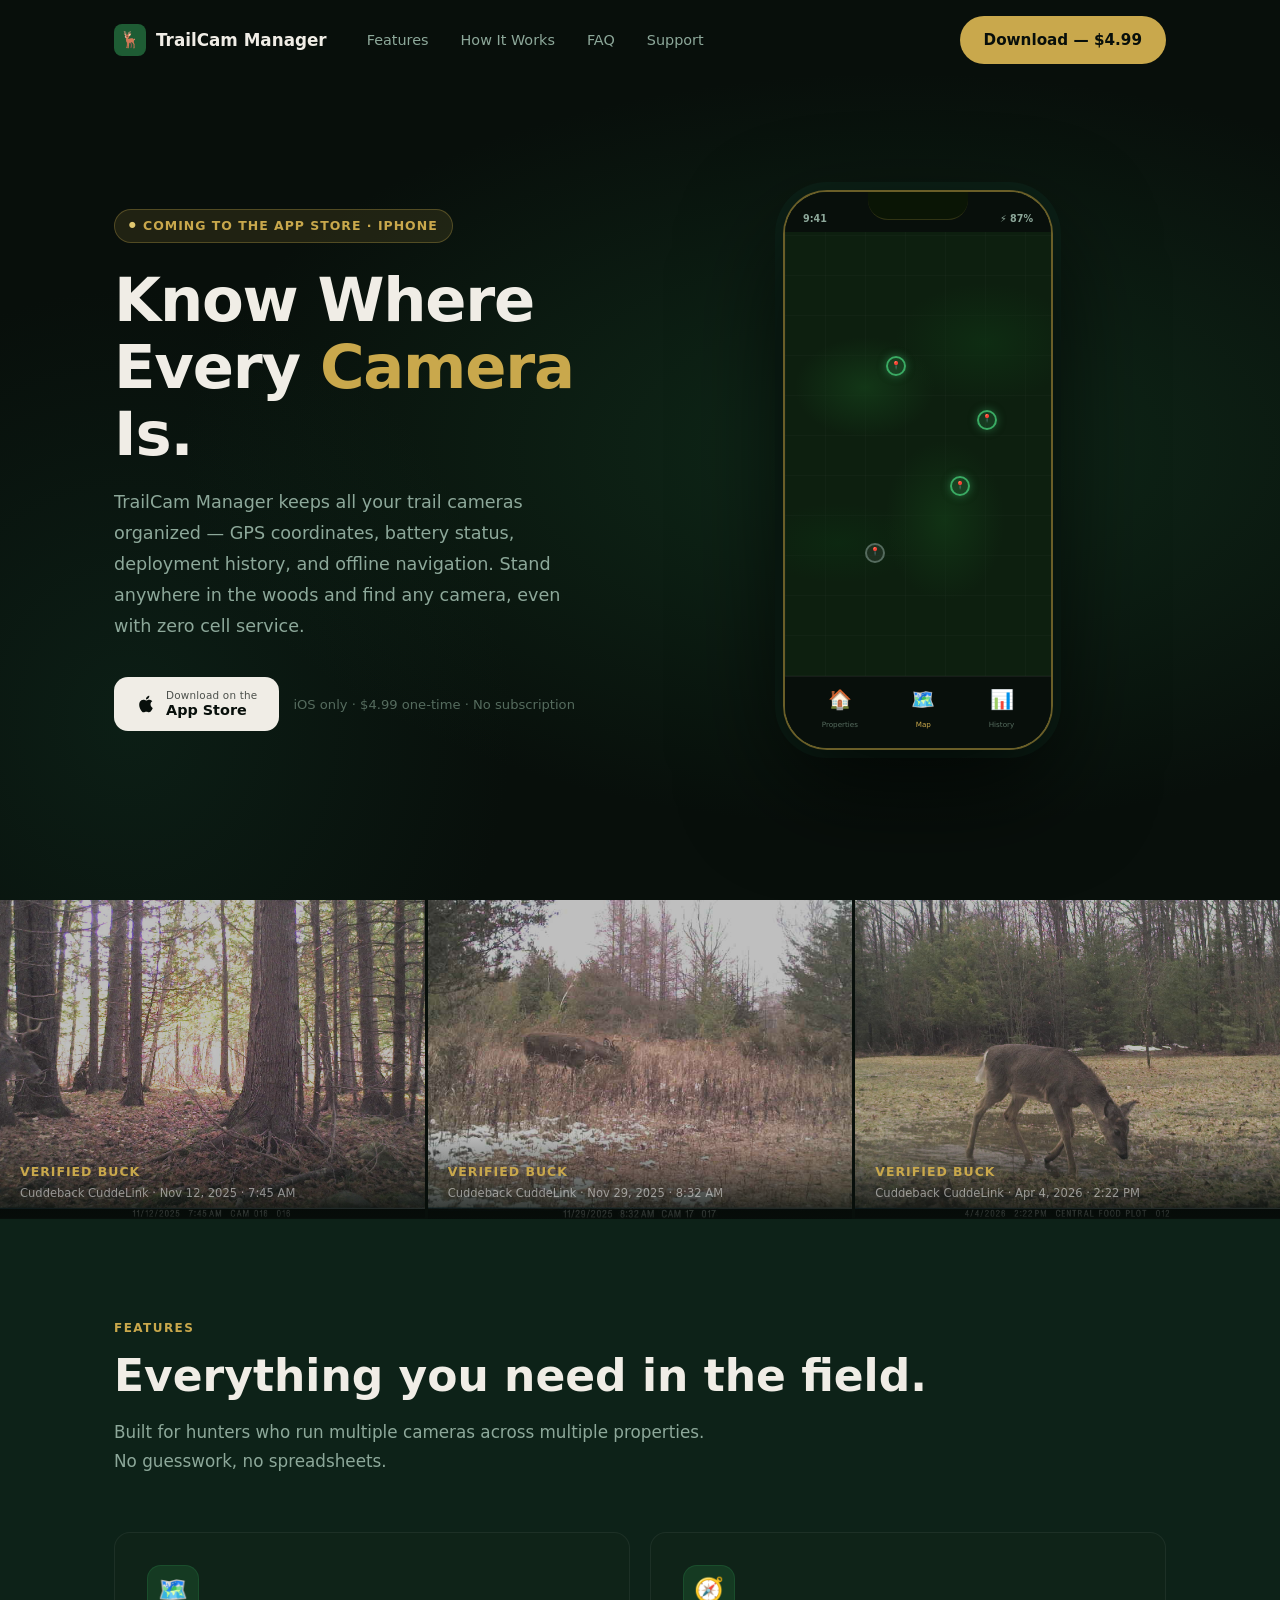
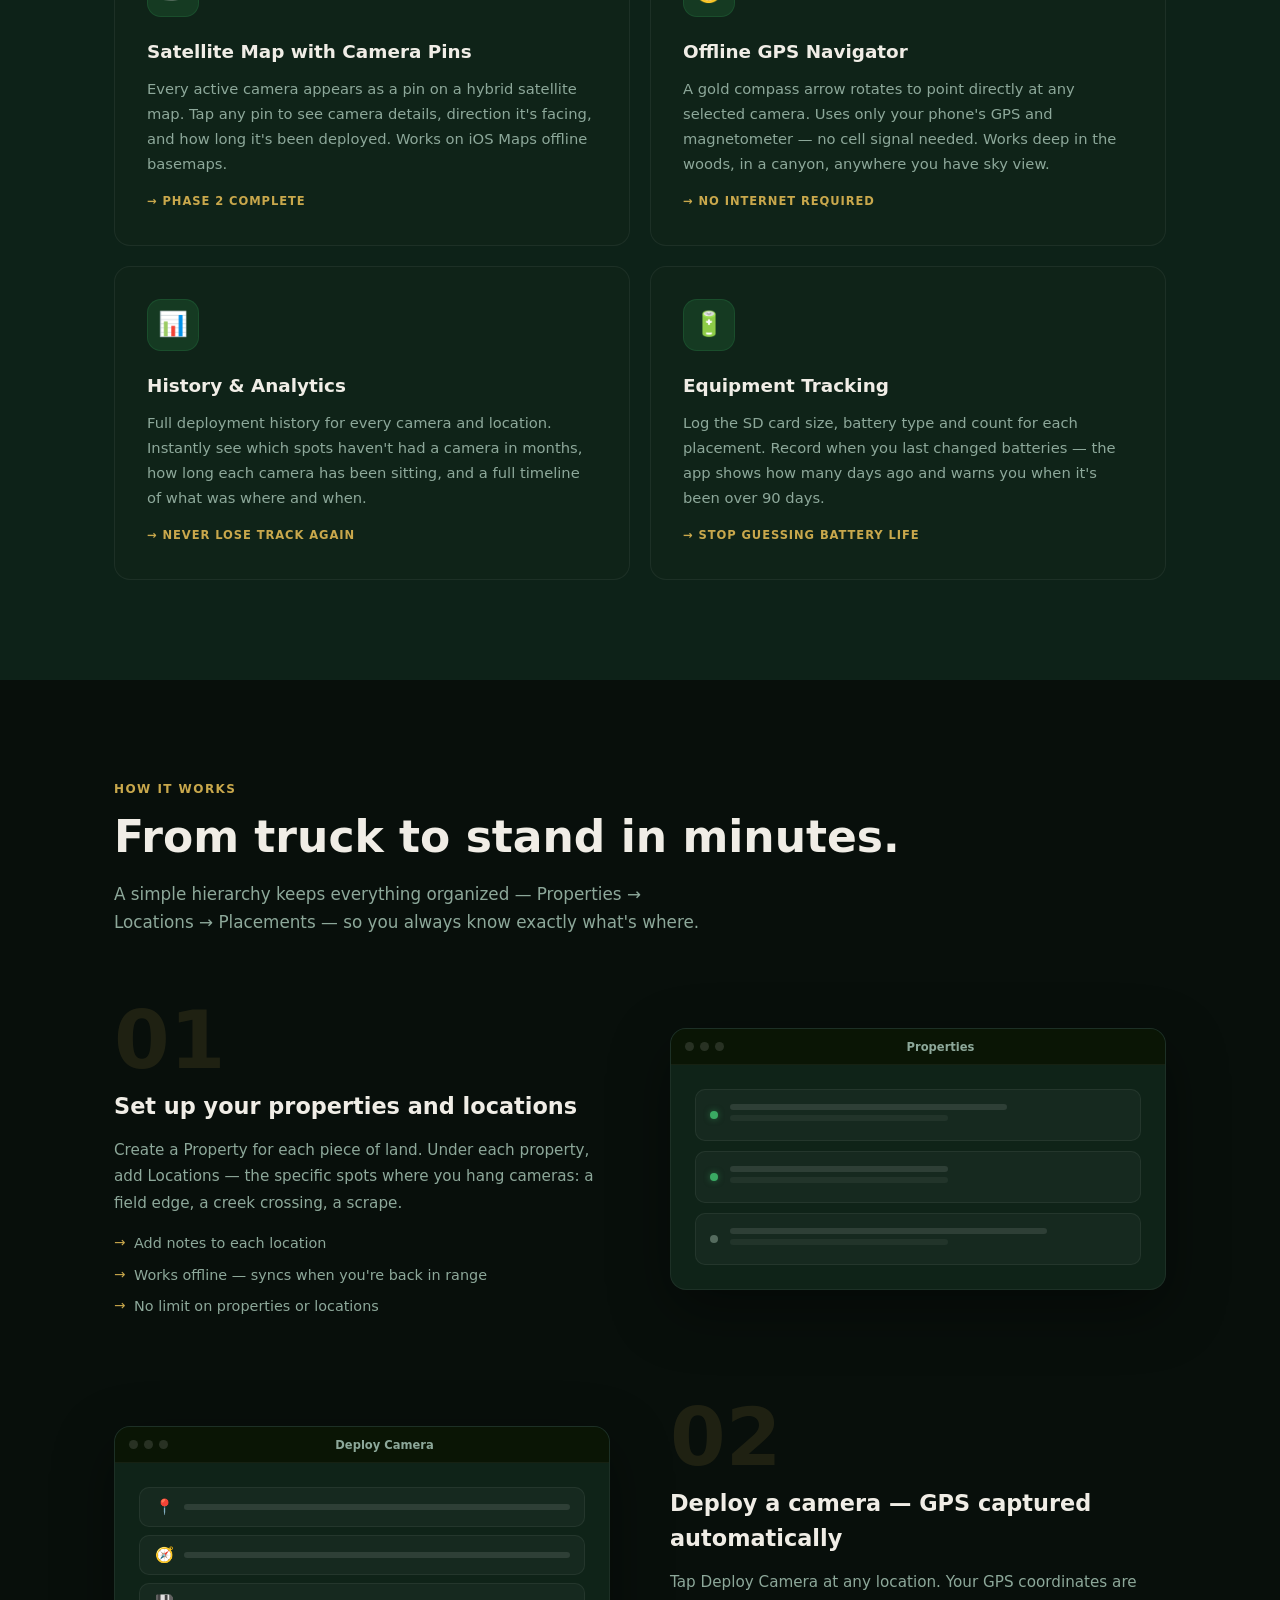
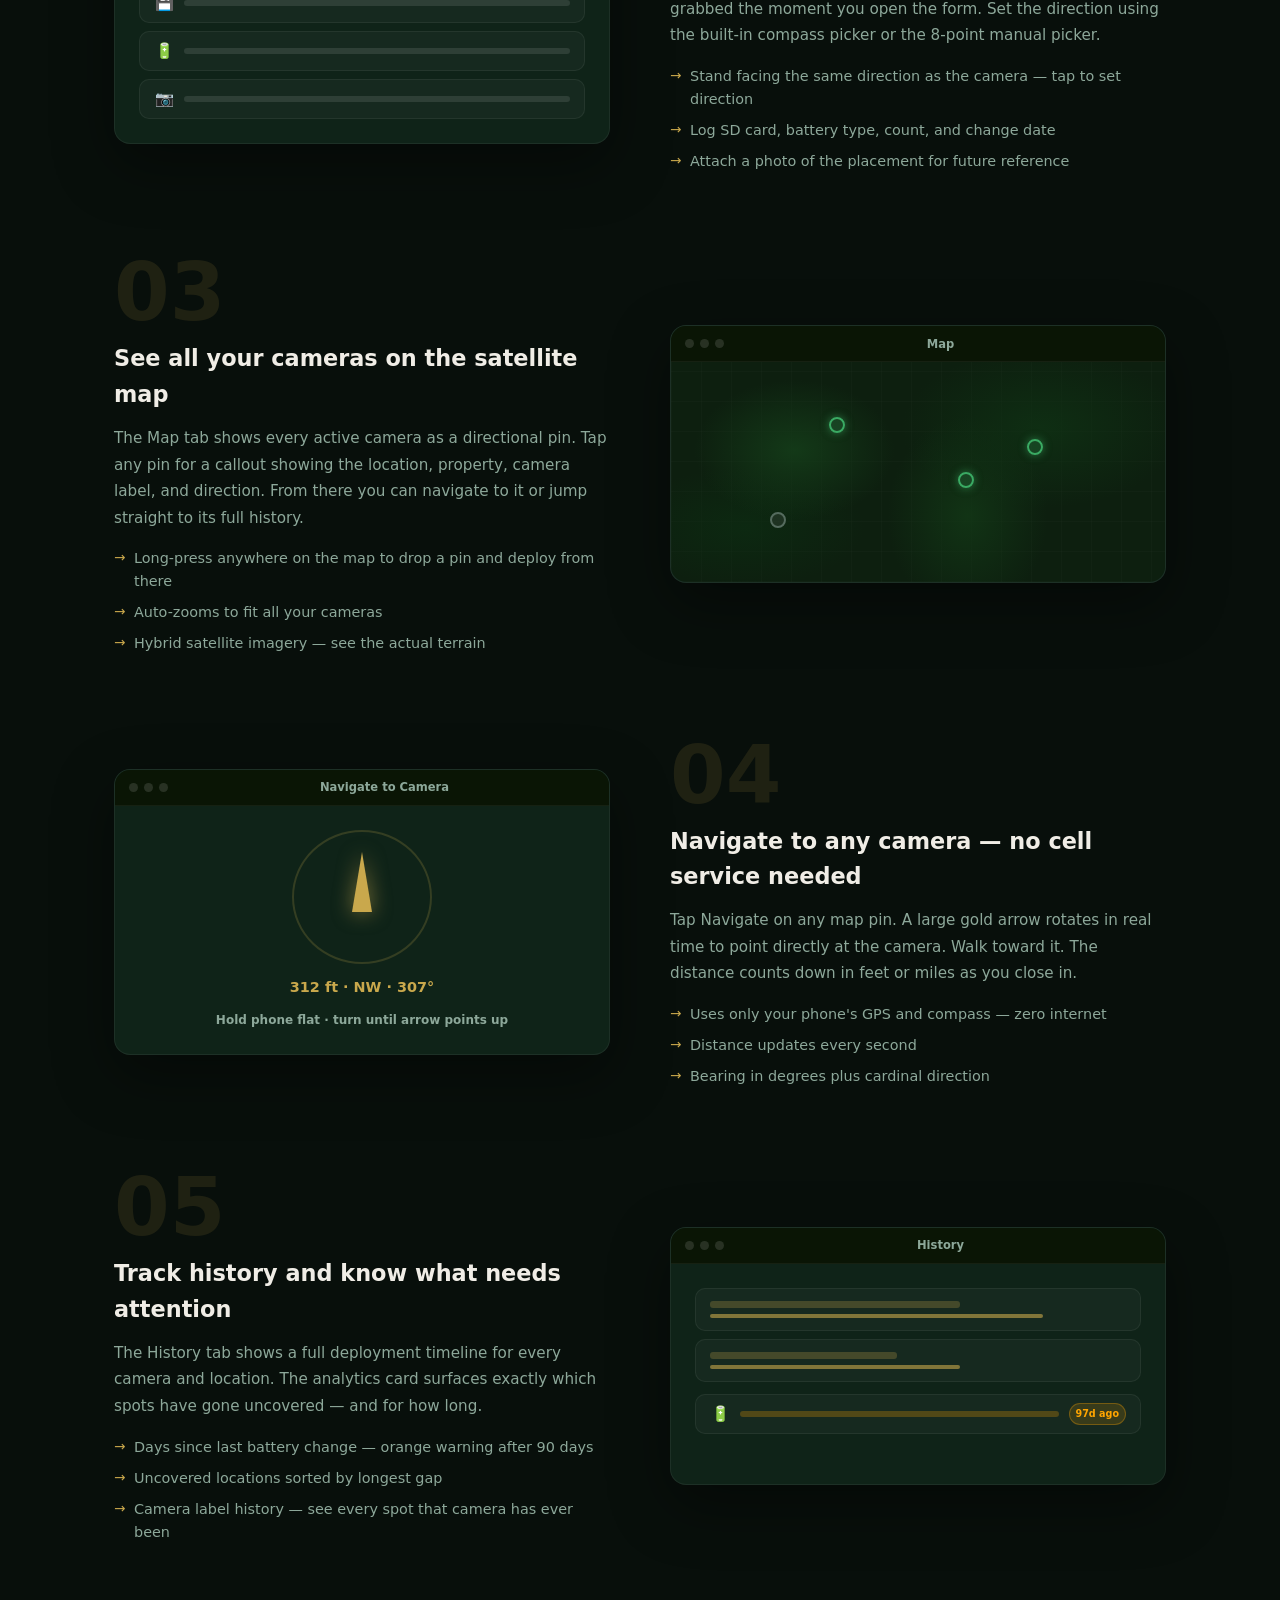
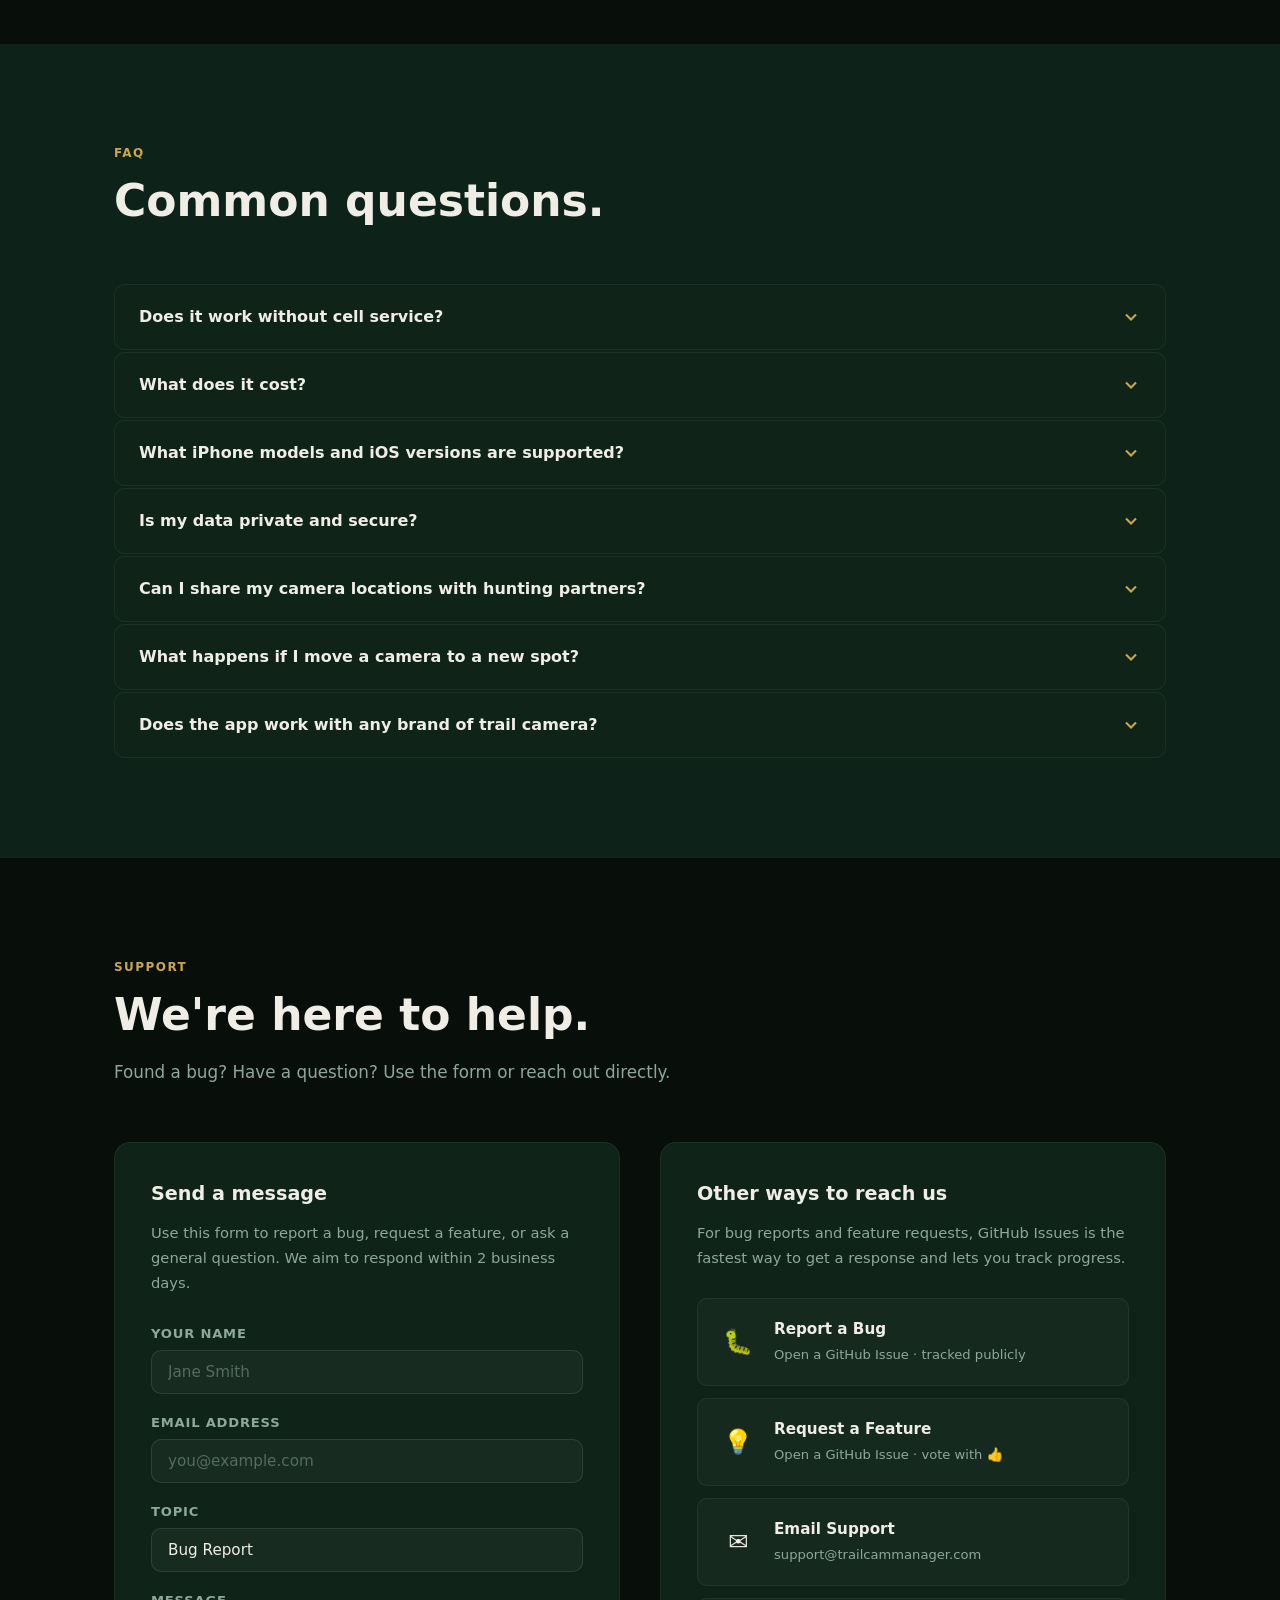
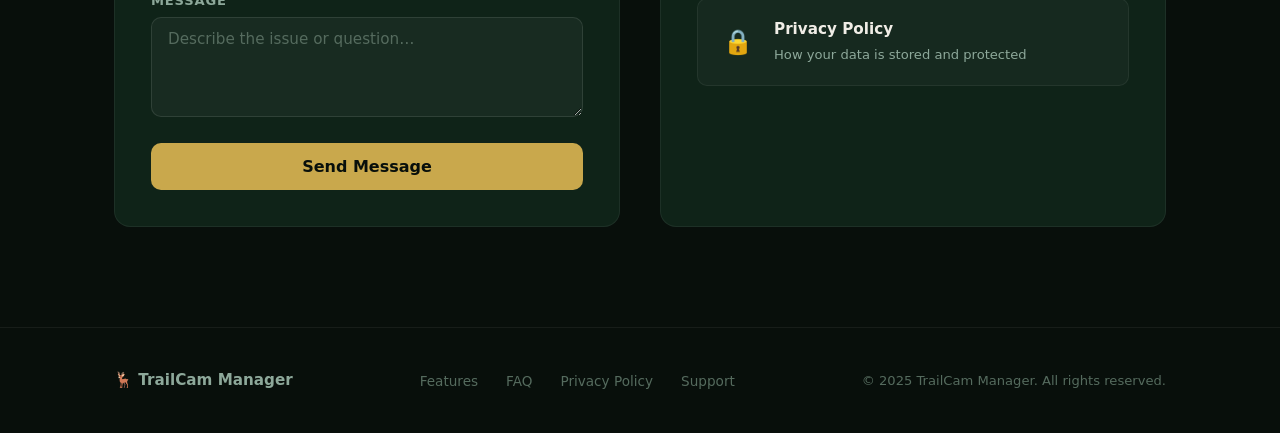
==== commit 41dc2432: "Add real Cuddeback buck photos to photo strip Three verified buck photos pulled from TrailCam web ap" ====
--- a/index.html
+++ b/index.html
@@ -100,27 +100,24 @@
 ════════════════════════════════════════════════════════ -->
 <div class="photo-strip">
   <div class="photo-strip-item">
-    <!-- TODO: replace with real photo: assets/images/buck1.jpg -->
-    <div class="photo-placeholder">🦌</div>
+    <img src="assets/images/buck1.jpg" alt="Verified buck captured on Cuddeback trail camera, November 2025" loading="lazy">
     <div class="photo-overlay">
       <div class="photo-caption">Verified Buck</div>
-      <div class="photo-sub">Cuddeback trail camera · 2023</div>
+      <div class="photo-sub">Cuddeback CuddeLink · Nov 12, 2025 · 7:45 AM</div>
     </div>
   </div>
   <div class="photo-strip-item">
-    <!-- TODO: replace with real photo: assets/images/buck2.jpg -->
-    <div class="photo-placeholder">🦌</div>
+    <img src="assets/images/buck2.jpg" alt="Buck in early snow captured on Cuddeback trail camera, November 2025" loading="lazy">
     <div class="photo-overlay">
       <div class="photo-caption">Verified Buck</div>
-      <div class="photo-sub">Cuddeback trail camera · 2023</div>
+      <div class="photo-sub">Cuddeback CuddeLink · Nov 29, 2025 · 8:32 AM</div>
     </div>
   </div>
   <div class="photo-strip-item">
-    <!-- TODO: replace with real photo: assets/images/buck3.jpg -->
-    <div class="photo-placeholder">🦌</div>
+    <img src="assets/images/buck3.jpg" alt="Buck on food plot captured on Cuddeback trail camera, April 2026" loading="lazy">
     <div class="photo-overlay">
       <div class="photo-caption">Verified Buck</div>
-      <div class="photo-sub">Cuddeback trail camera · 2023</div>
+      <div class="photo-sub">Cuddeback CuddeLink · Apr 4, 2026 · 2:22 PM</div>
     </div>
   </div>
 </div>
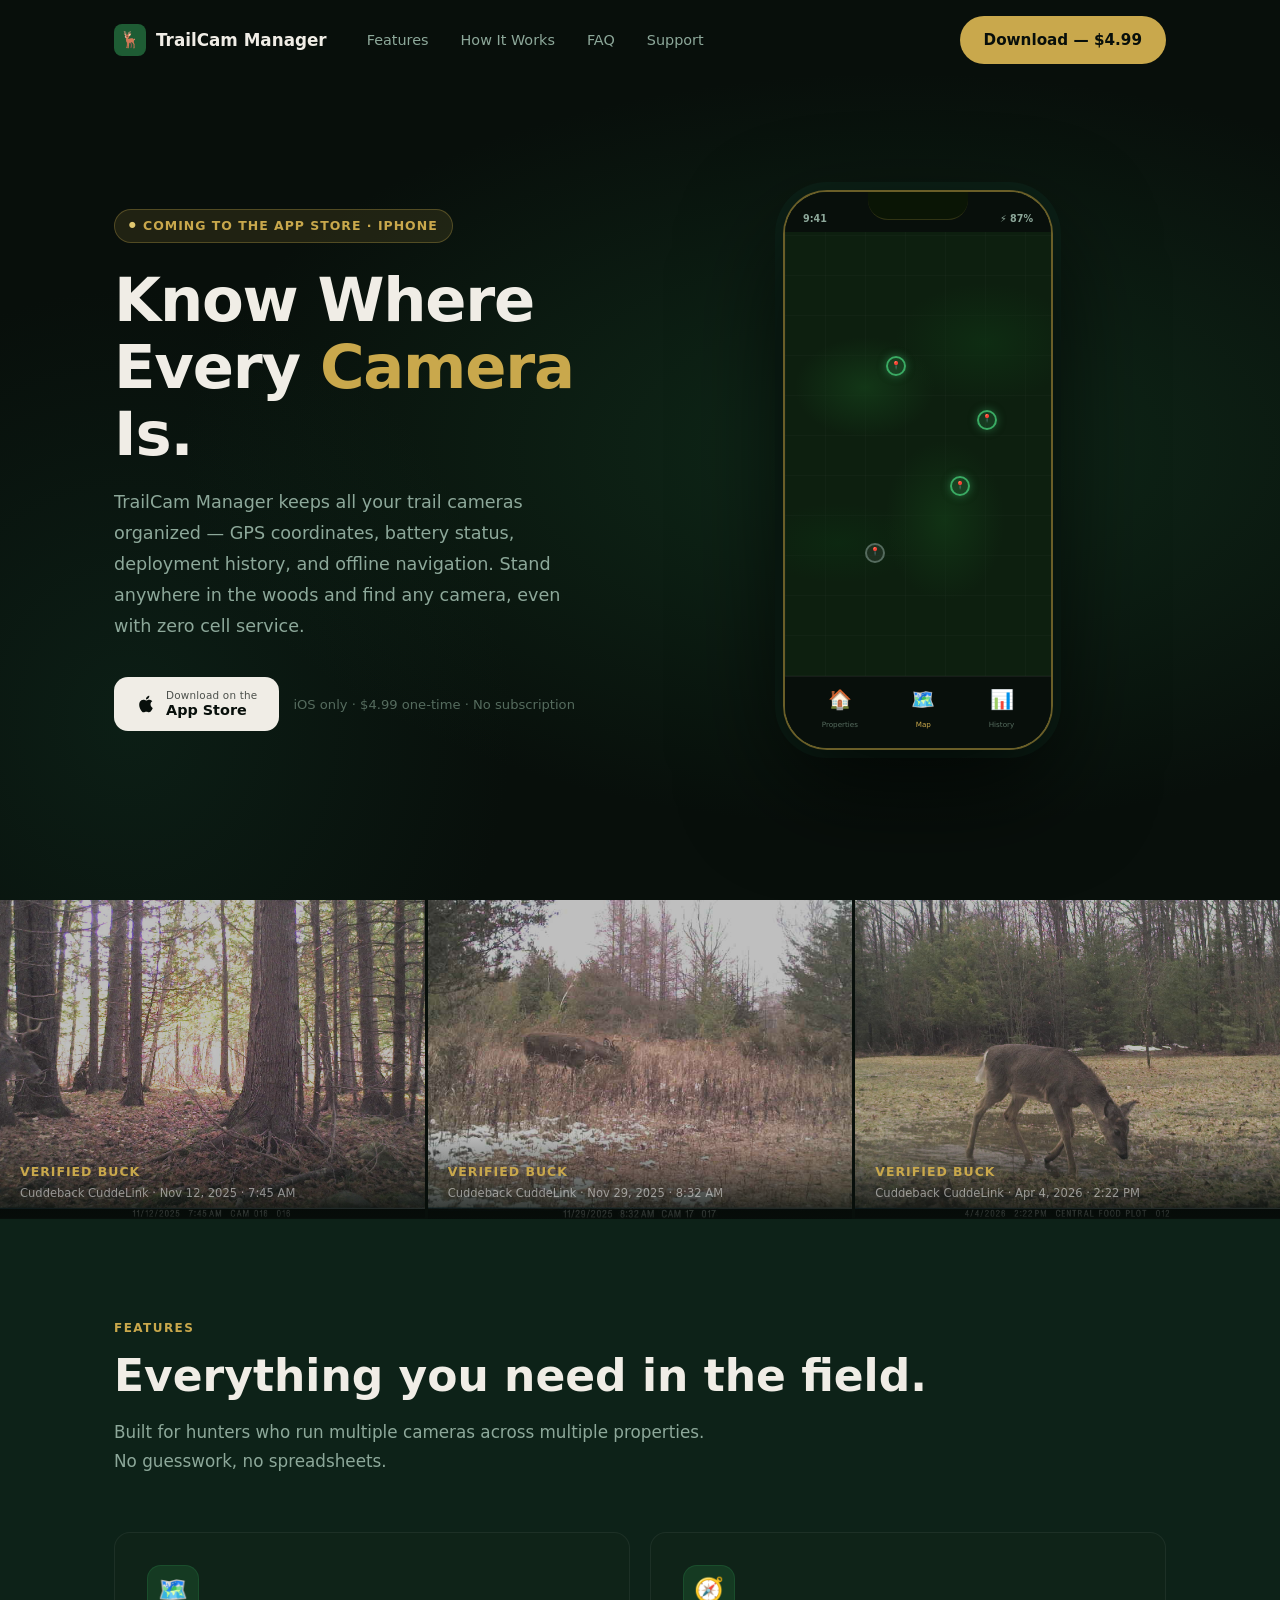
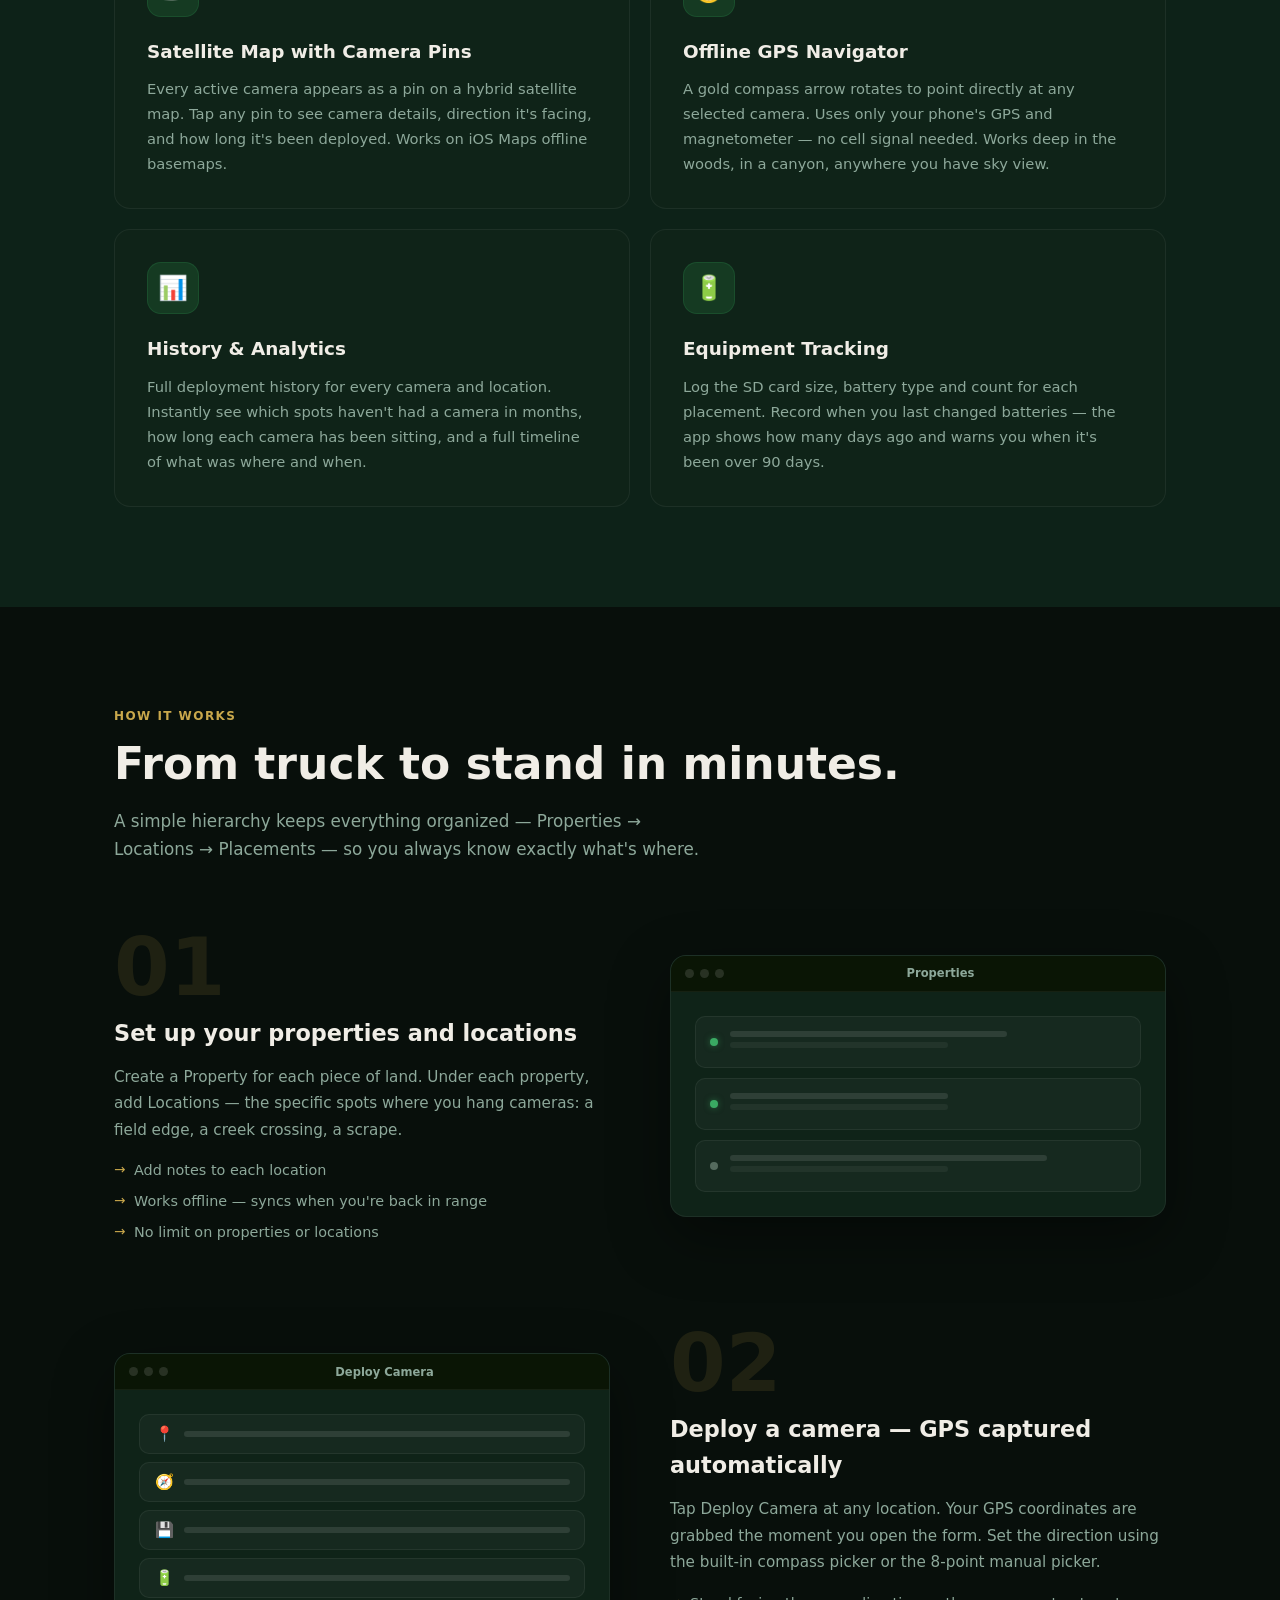
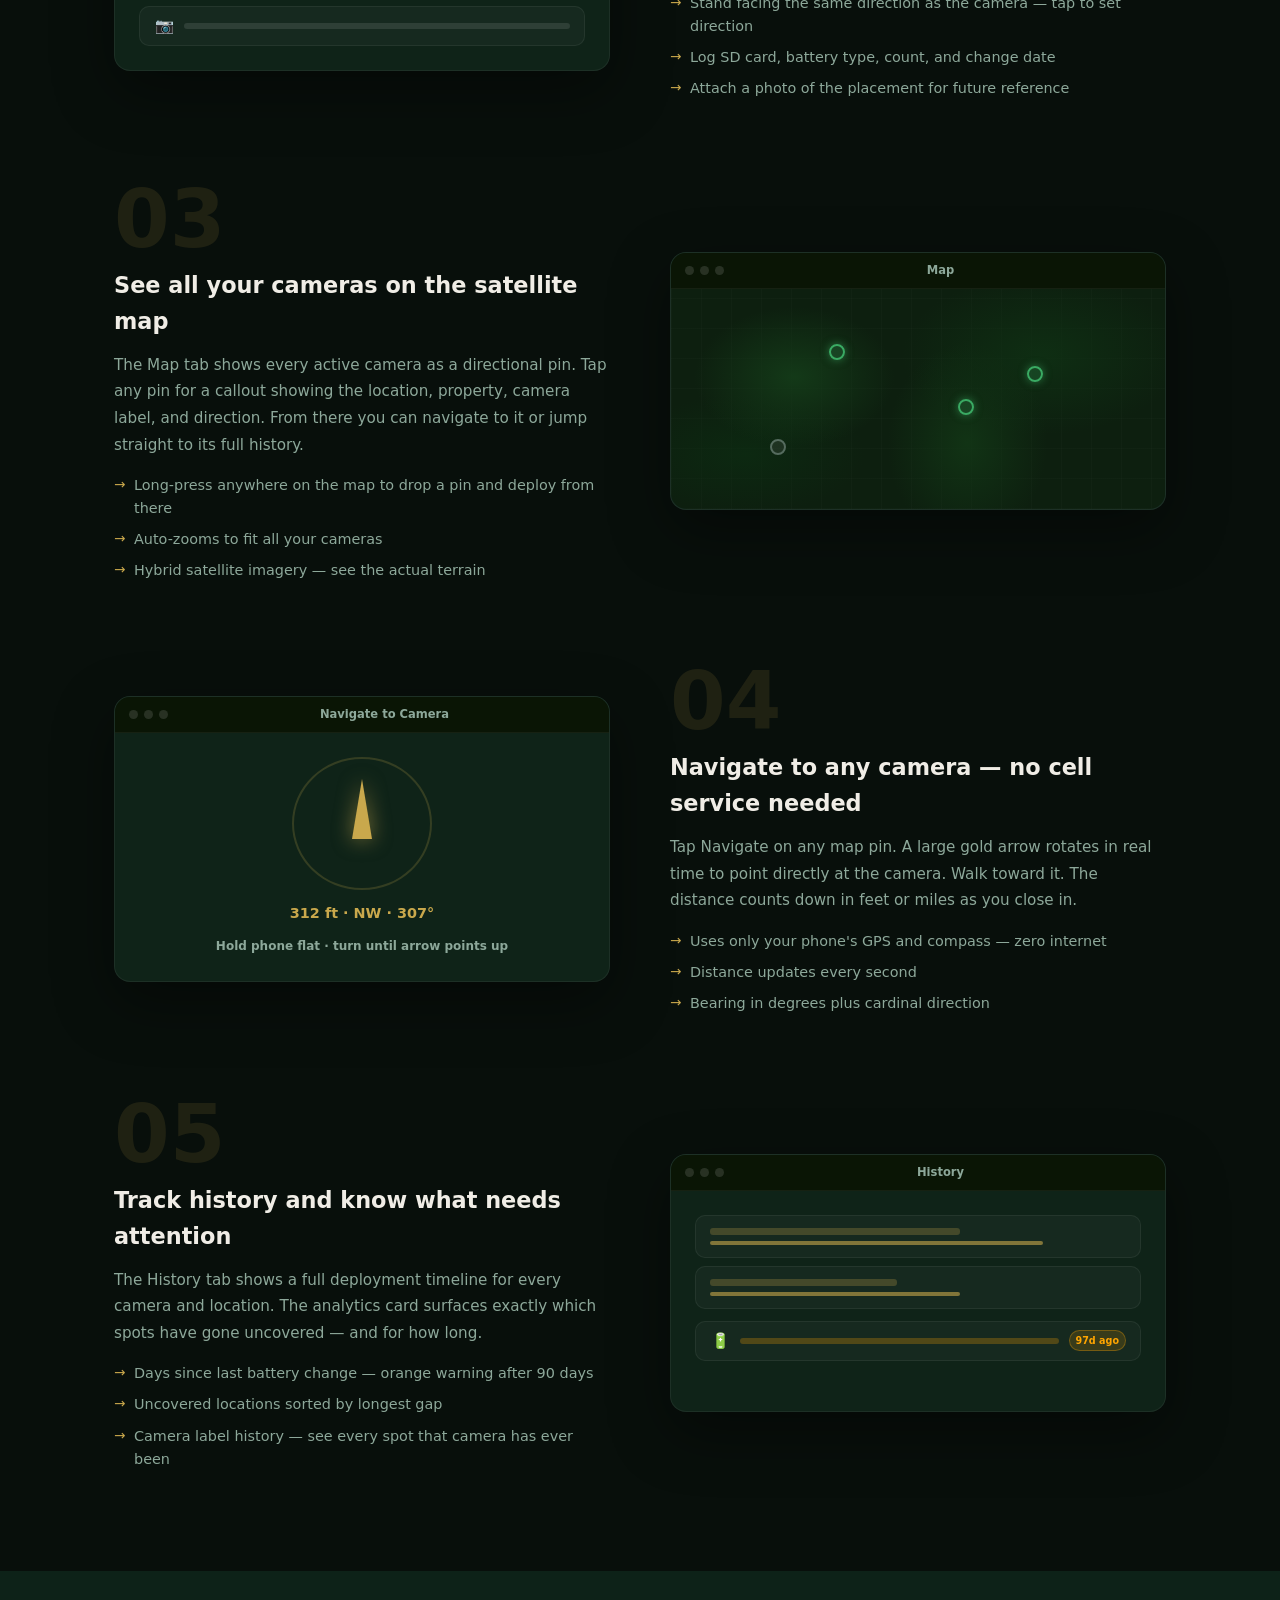
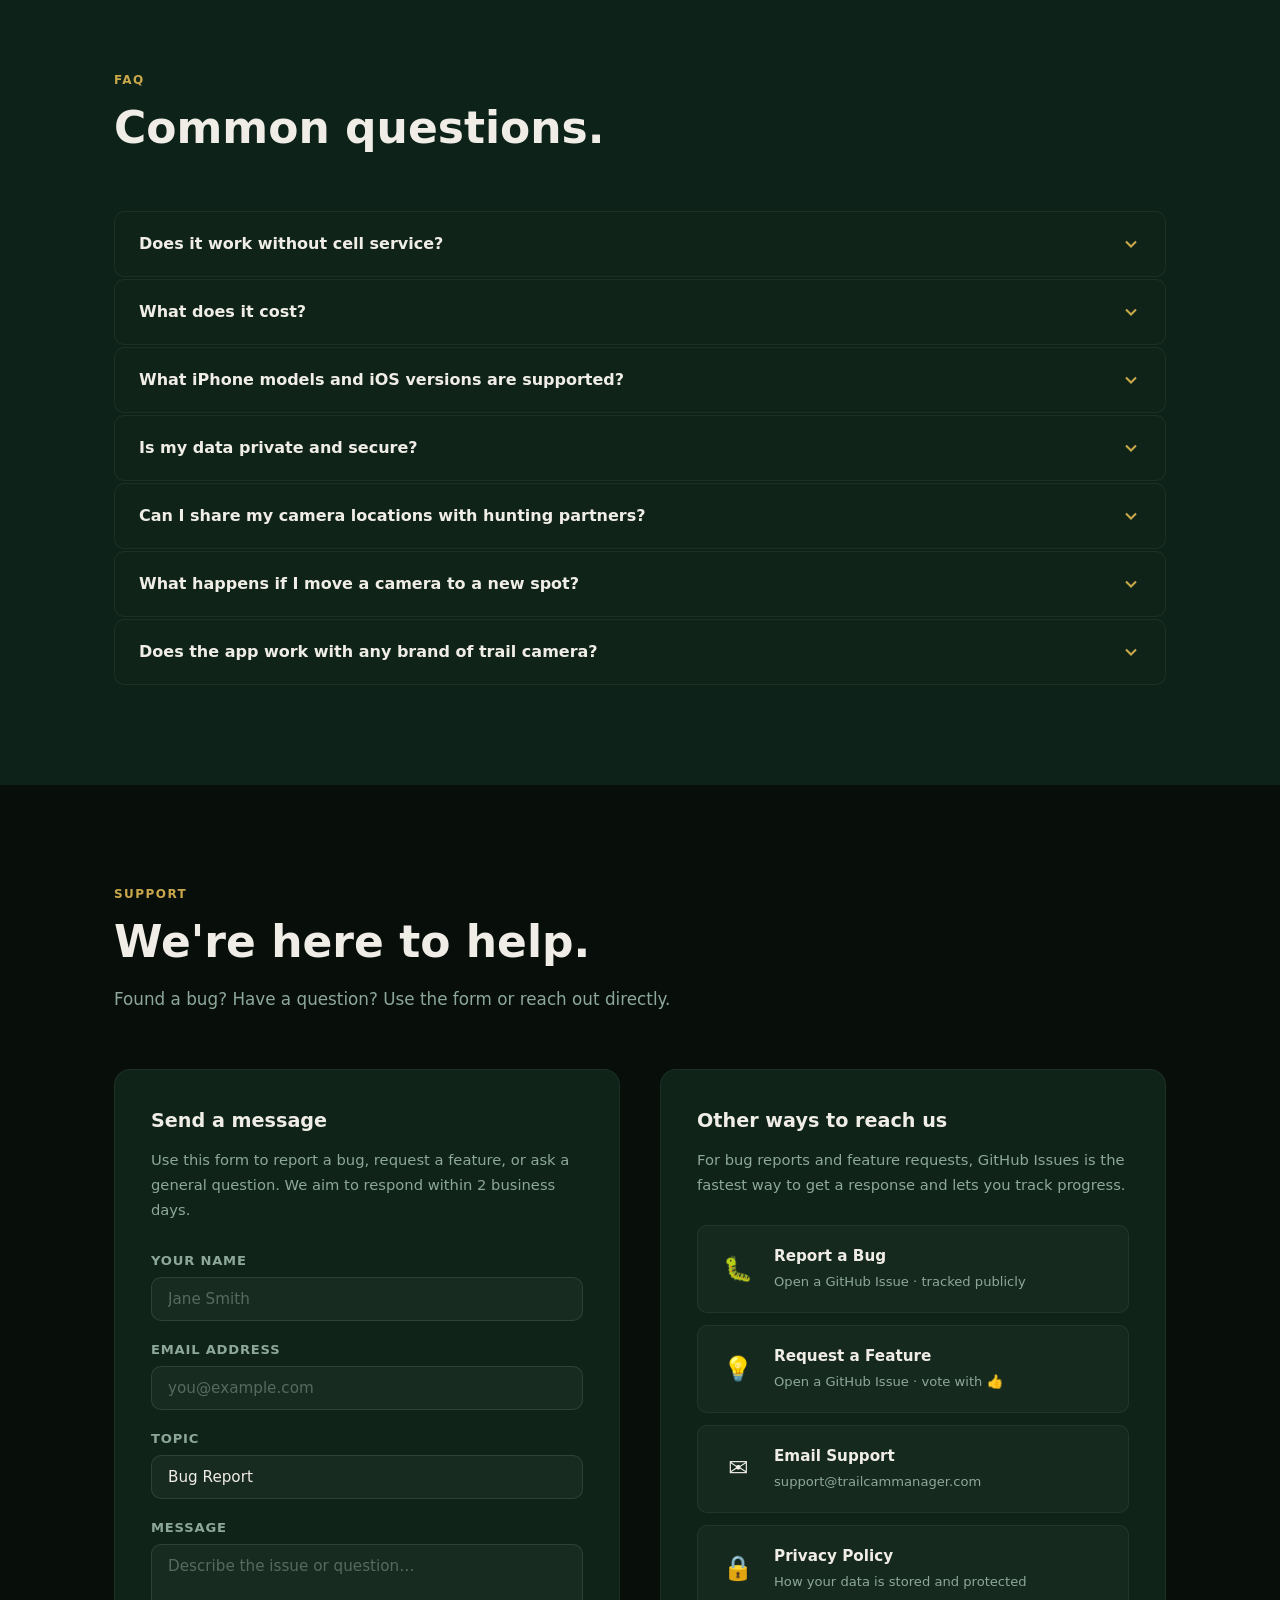
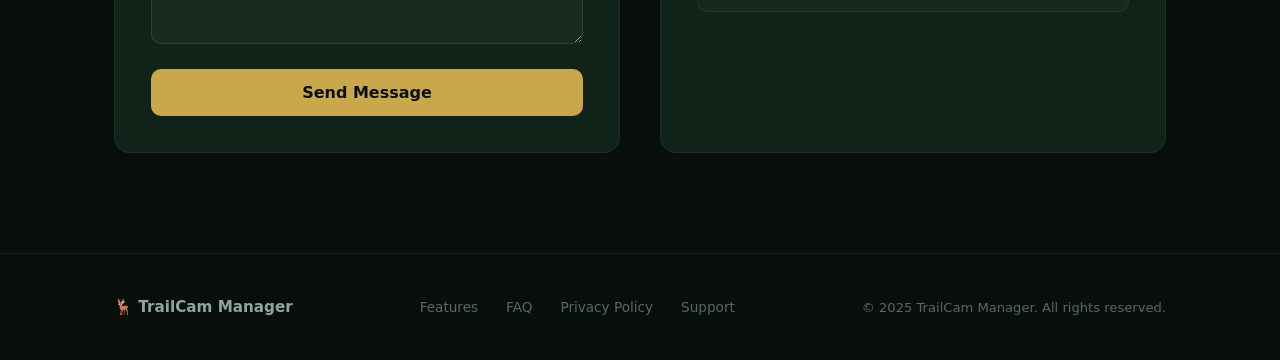
==== commit b4d1859a: "Clean up website copy: remove dev tags, fix sharing FAQ wording - Remove all feature-tag labels (int" ====
--- a/index.html
+++ b/index.html
@@ -139,28 +139,24 @@
         <div class="feature-icon">🗺️</div>
         <h3>Satellite Map with Camera Pins</h3>
         <p>Every active camera appears as a pin on a hybrid satellite map. Tap any pin to see camera details, direction it's facing, and how long it's been deployed. Works on iOS Maps offline basemaps.</p>
-        <span class="feature-tag">→ Phase 2 Complete</span>
       </div>
 
       <div class="feature-card reveal">
         <div class="feature-icon">🧭</div>
         <h3>Offline GPS Navigator</h3>
         <p>A gold compass arrow rotates to point directly at any selected camera. Uses only your phone's GPS and magnetometer — no cell signal needed. Works deep in the woods, in a canyon, anywhere you have sky view.</p>
-        <span class="feature-tag">→ No internet required</span>
       </div>
 
       <div class="feature-card reveal">
         <div class="feature-icon">📊</div>
         <h3>History &amp; Analytics</h3>
         <p>Full deployment history for every camera and location. Instantly see which spots haven't had a camera in months, how long each camera has been sitting, and a full timeline of what was where and when.</p>
-        <span class="feature-tag">→ Never lose track again</span>
       </div>
 
       <div class="feature-card reveal">
         <div class="feature-icon">🔋</div>
         <h3>Equipment Tracking</h3>
         <p>Log the SD card size, battery type and count for each placement. Record when you last changed batteries — the app shows how many days ago and warns you when it's been over 90 days.</p>
-        <span class="feature-tag">→ Stop guessing battery life</span>
       </div>
     </div>
   </div>
@@ -400,7 +396,7 @@
           <svg class="faq-chevron" viewBox="0 0 24 24" fill="none" stroke="currentColor" stroke-width="2.5"><path d="m6 9 6 6 6-6"/></svg>
         </button>
         <div class="faq-a">
-          <p>$4.99 one-time purchase. No subscription, no in-app purchases, no ads. Pay once, use it every season. Hunting season features — including group sharing with hunting partners — may be offered as a future optional upgrade.</p>
+          <p>$4.99 one-time purchase. No subscription, no in-app purchases, no ads. Pay once, use it every season. Group sharing with hunting partners is planned for a future update and will be a free addition.</p>
         </div>
       </div>
 
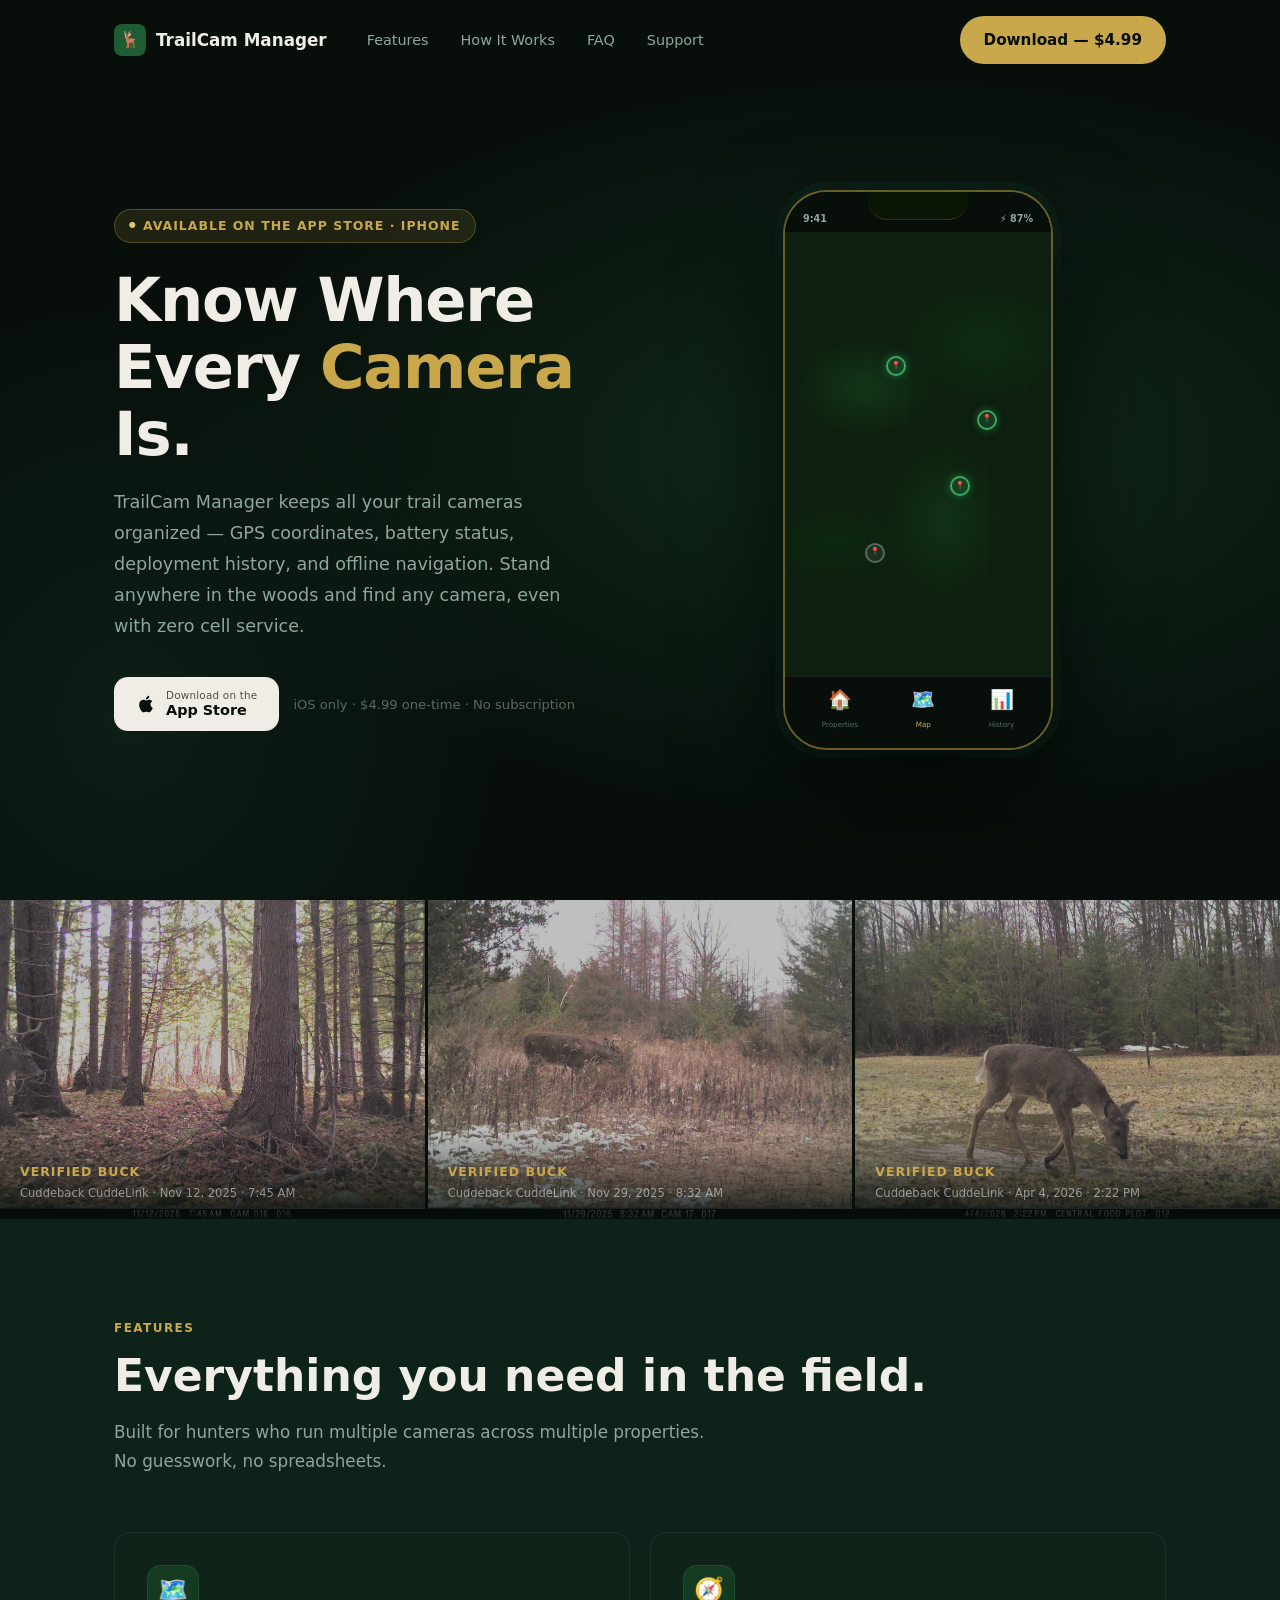
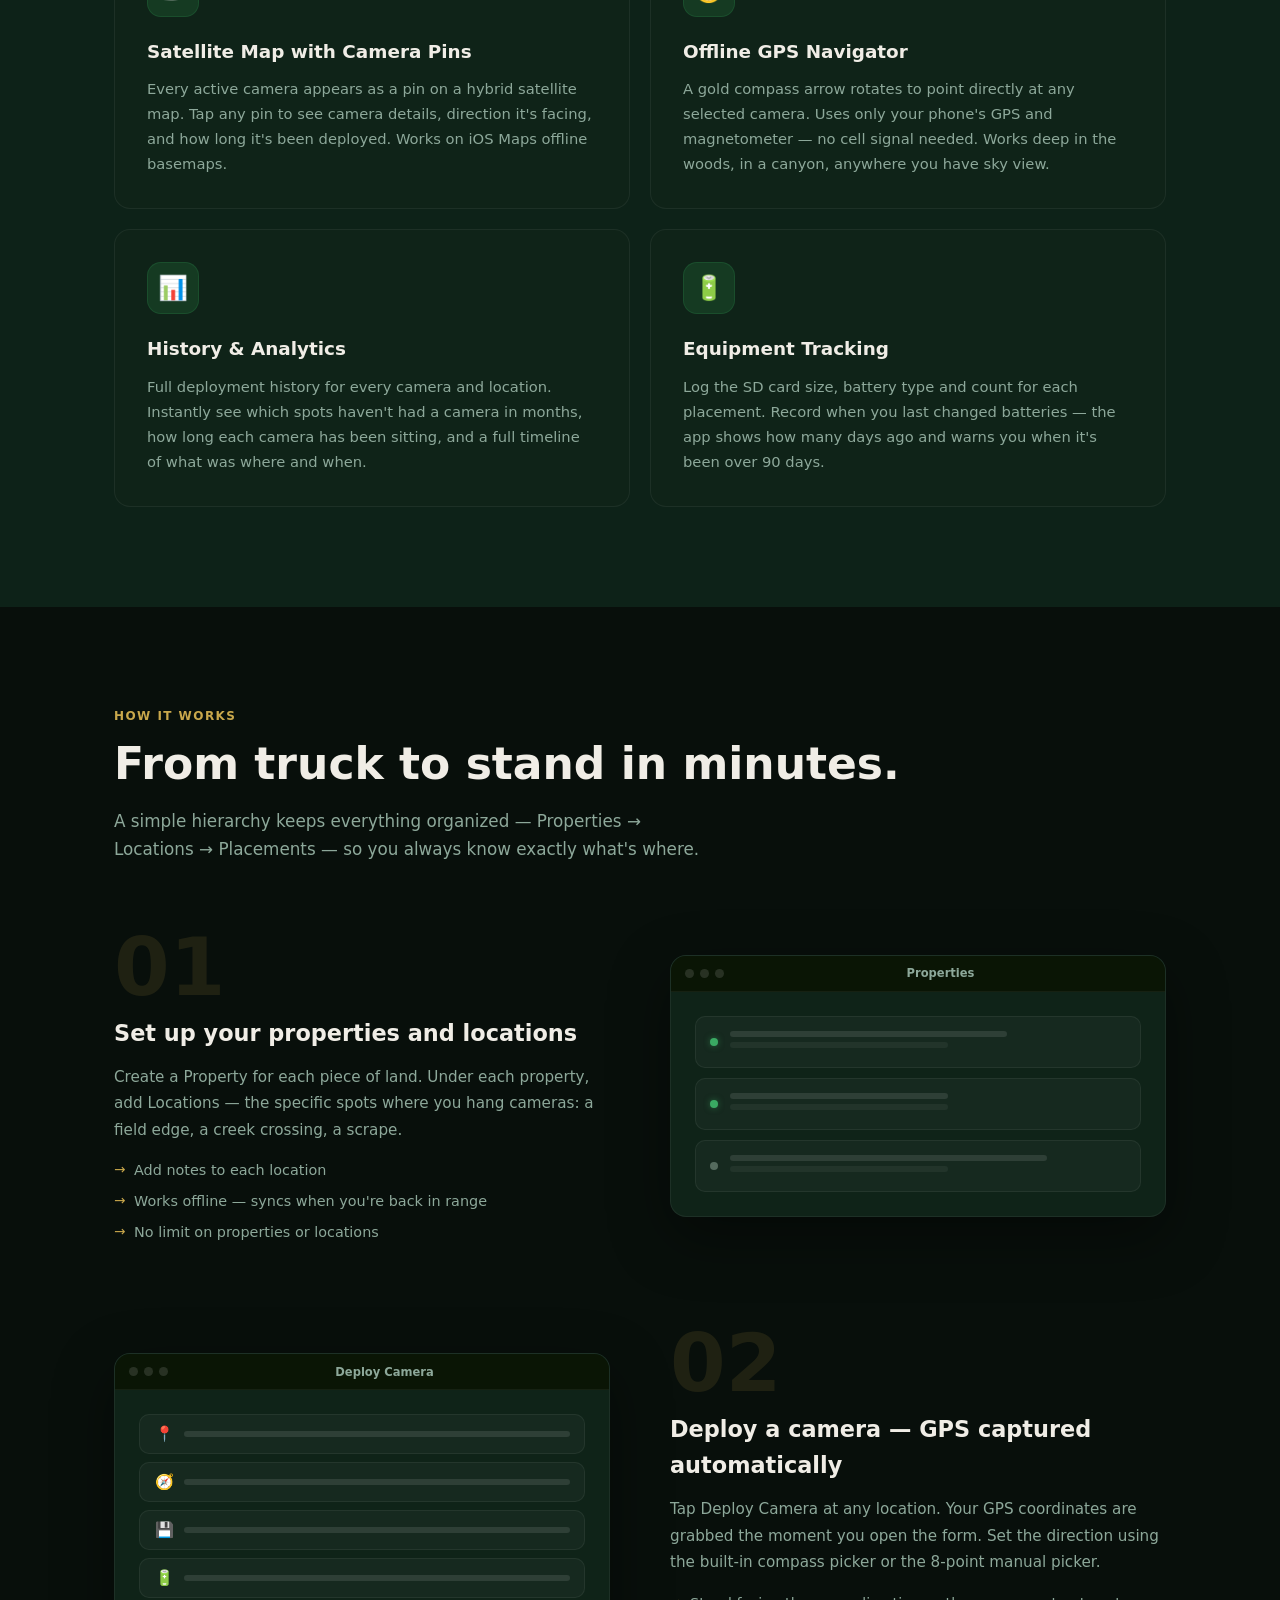
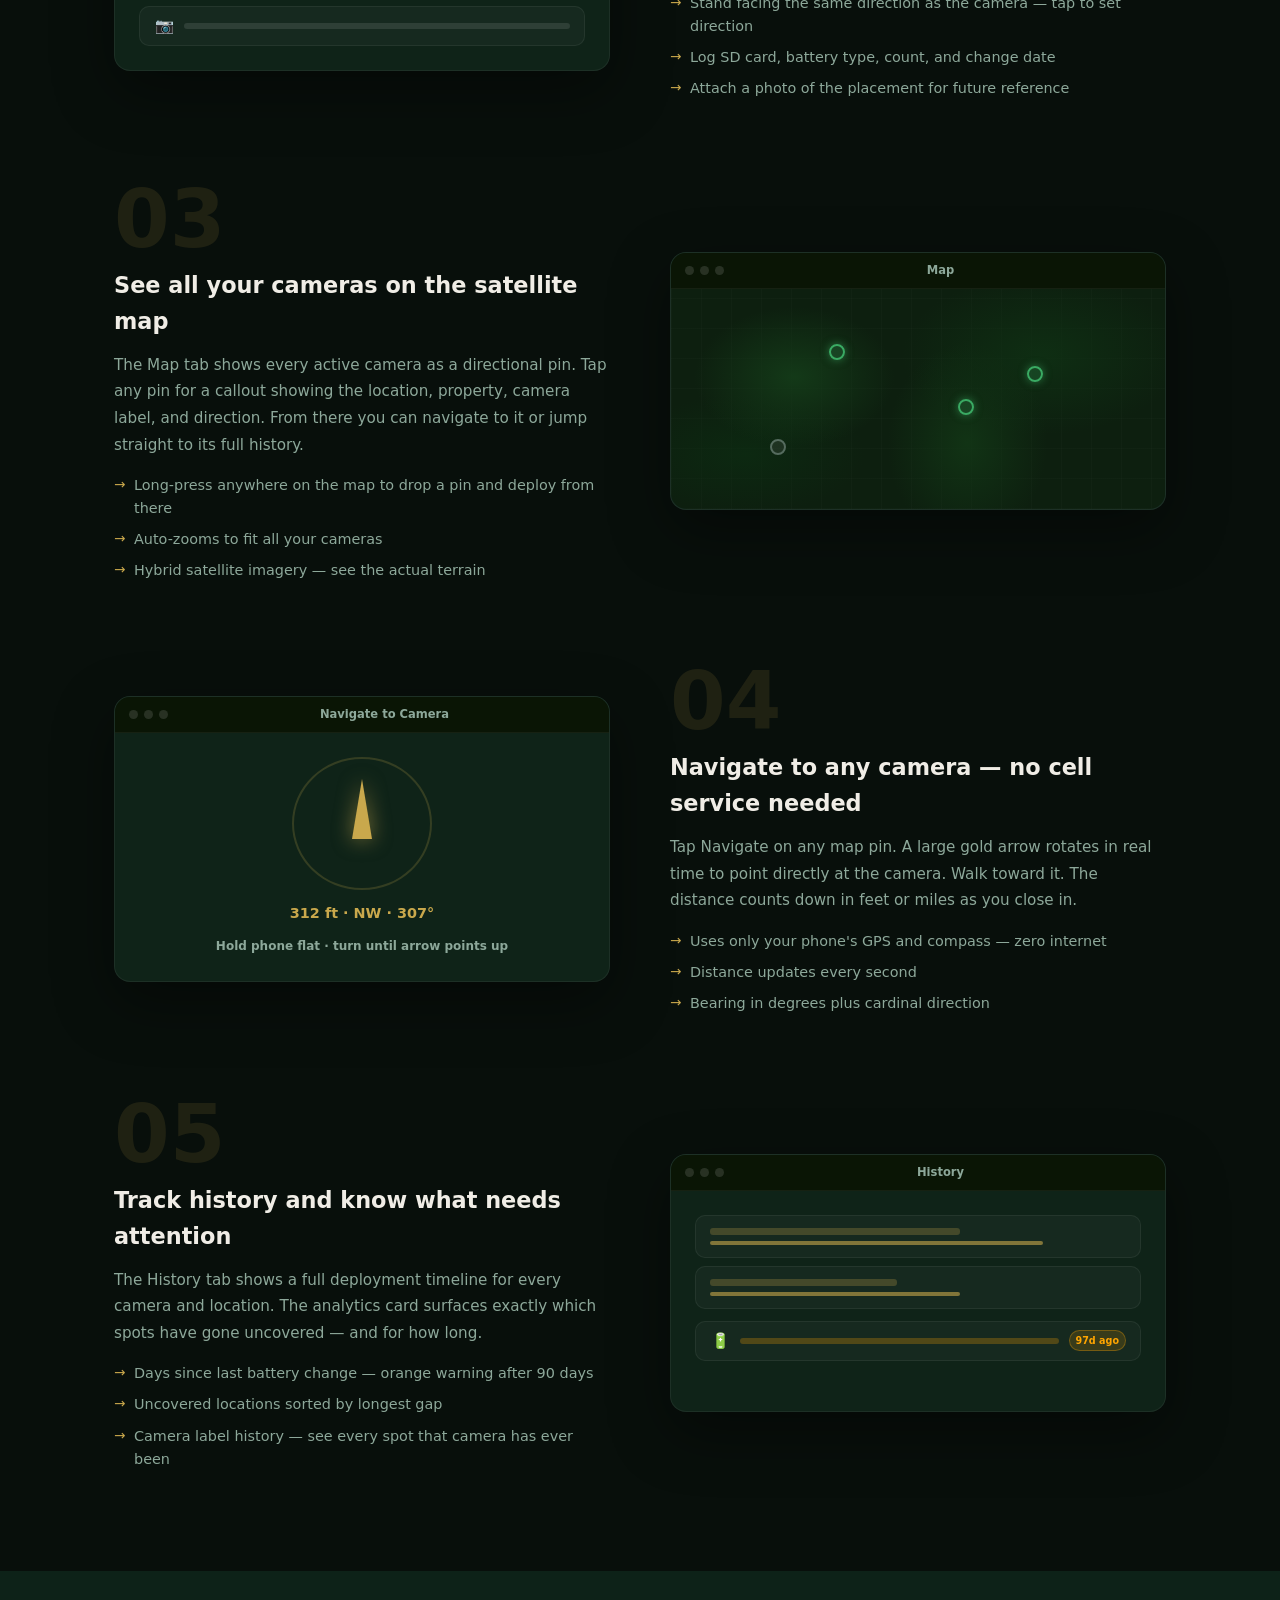
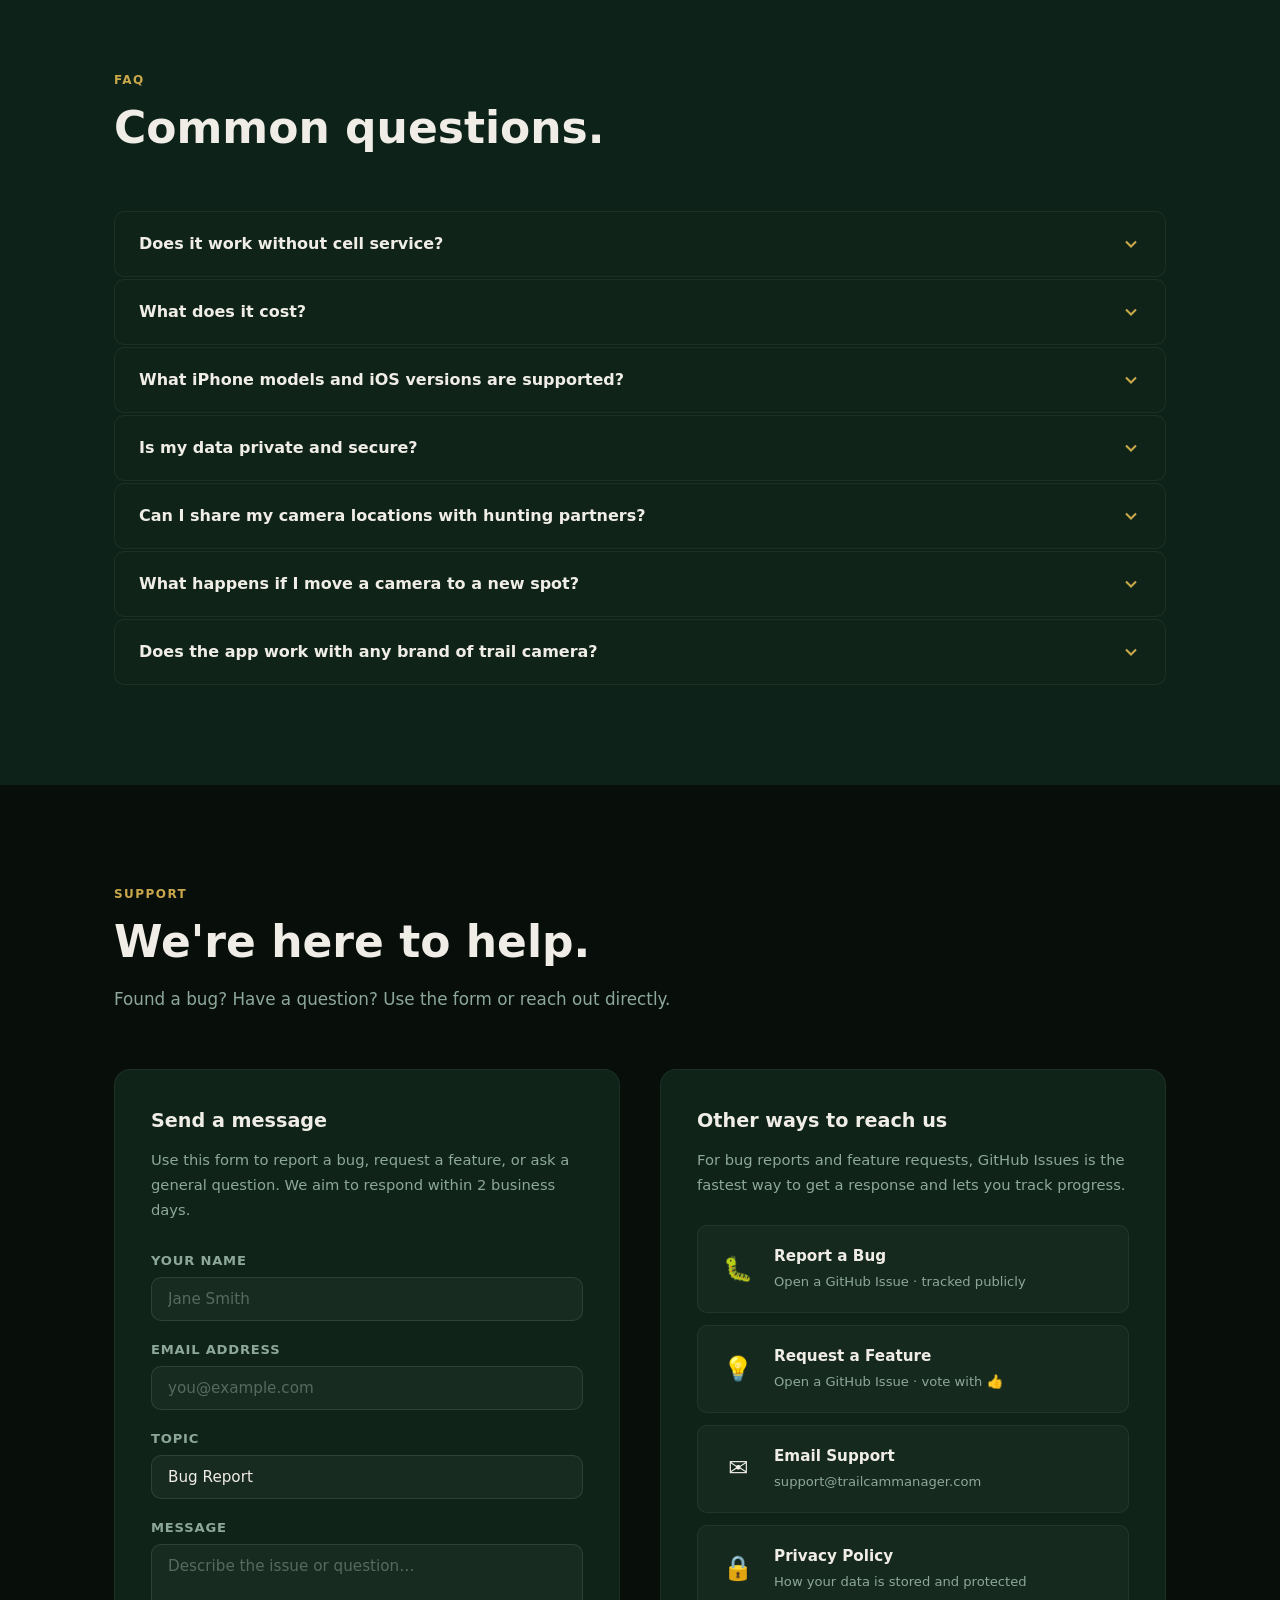
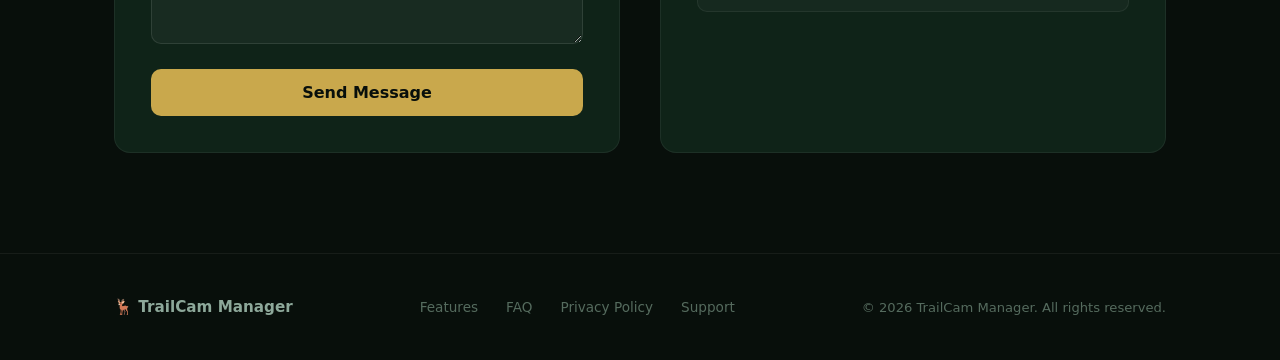
==== commit f4fc1e9f: "Add App Store link, update badge and copyright - Hero and nav buttons now link to live App Store lis" ====
--- a/index.html
+++ b/index.html
@@ -29,7 +29,7 @@
       <li><a href="#support">Support</a></li>
     </ul>
     <div class="nav-cta">
-      <a href="#download" class="btn-gold">Download — $4.99</a>
+      <a href="https://apps.apple.com/app/trailcam-manager-field-tool/id6761937915" class="btn-gold" target="_blank" rel="noopener">Download — $4.99</a>
     </div>
     <div class="nav-hamburger" role="button" aria-label="Open menu">
       <span></span><span></span><span></span>
@@ -44,14 +44,13 @@
 <section class="hero" id="download">
   <div class="hero-inner">
     <div class="hero-text">
-      <div class="hero-badge">Coming to the App Store · iPhone</div>
+      <div class="hero-badge">Available on the App Store · iPhone</div>
       <h1>Know Where Every <em>Camera</em> Is.</h1>
       <p class="hero-sub">
         TrailCam Manager keeps all your trail cameras organized — GPS coordinates, battery status, deployment history, and offline navigation. Stand anywhere in the woods and find any camera, even with zero cell service.
       </p>
       <div class="hero-actions">
-        <!-- Replace href with real App Store link when live -->
-        <a href="#" class="hero-appstore" id="appstore-btn">
+        <a href="https://apps.apple.com/app/trailcam-manager-field-tool/id6761937915" class="hero-appstore" id="appstore-btn" target="_blank" rel="noopener">
           <svg viewBox="0 0 24 24" fill="currentColor" xmlns="http://www.w3.org/2000/svg">
             <path d="M18.71 19.5c-.83 1.24-1.71 2.45-3.05 2.47-1.34.03-1.77-.79-3.29-.79-1.53 0-2 .77-3.27.82-1.31.05-2.3-1.32-3.14-2.53C4.25 17 2.94 12.45 4.7 9.39c.87-1.52 2.43-2.48 4.12-2.51 1.28-.02 2.5.87 3.29.87.78 0 2.26-1.07 3.8-.91.65.03 2.47.26 3.64 1.98-.09.06-2.17 1.28-2.15 3.81.03 3.02 2.65 4.03 2.68 4.04-.03.07-.42 1.44-1.38 2.83M13 3.5c.73-.83 1.94-1.46 2.94-1.5.13 1.17-.34 2.35-1.04 3.19-.69.85-1.83 1.51-2.95 1.42-.15-1.15.41-2.35 1.05-3.11z"/>
           </svg>
@@ -472,8 +471,7 @@
       <div class="support-card reveal">
         <h3>Send a message</h3>
         <p>Use this form to report a bug, request a feature, or ask a general question. We aim to respond within 2 business days.</p>
-        <!-- Replace YOUR_FORM_ID with Formspree form ID after signing up at formspree.io -->
-        <form class="support-form" action="https://formspree.io/f/YOUR_FORM_ID" method="POST">
+        <form class="support-form" action="https://formspree.io/f/xbdpvlwb" method="POST">
           <div class="form-field">
             <label for="name">Your Name</label>
             <input type="text" id="name" name="name" placeholder="Jane Smith" required>
@@ -559,7 +557,7 @@
         <li><a href="privacy.html">Privacy Policy</a></li>
         <li><a href="#support">Support</a></li>
       </ul>
-      <div class="footer-copy">&copy; 2025 TrailCam Manager. All rights reserved.</div>
+      <div class="footer-copy">&copy; 2026 TrailCam Manager. All rights reserved.</div>
     </div>
   </div>
 </footer>
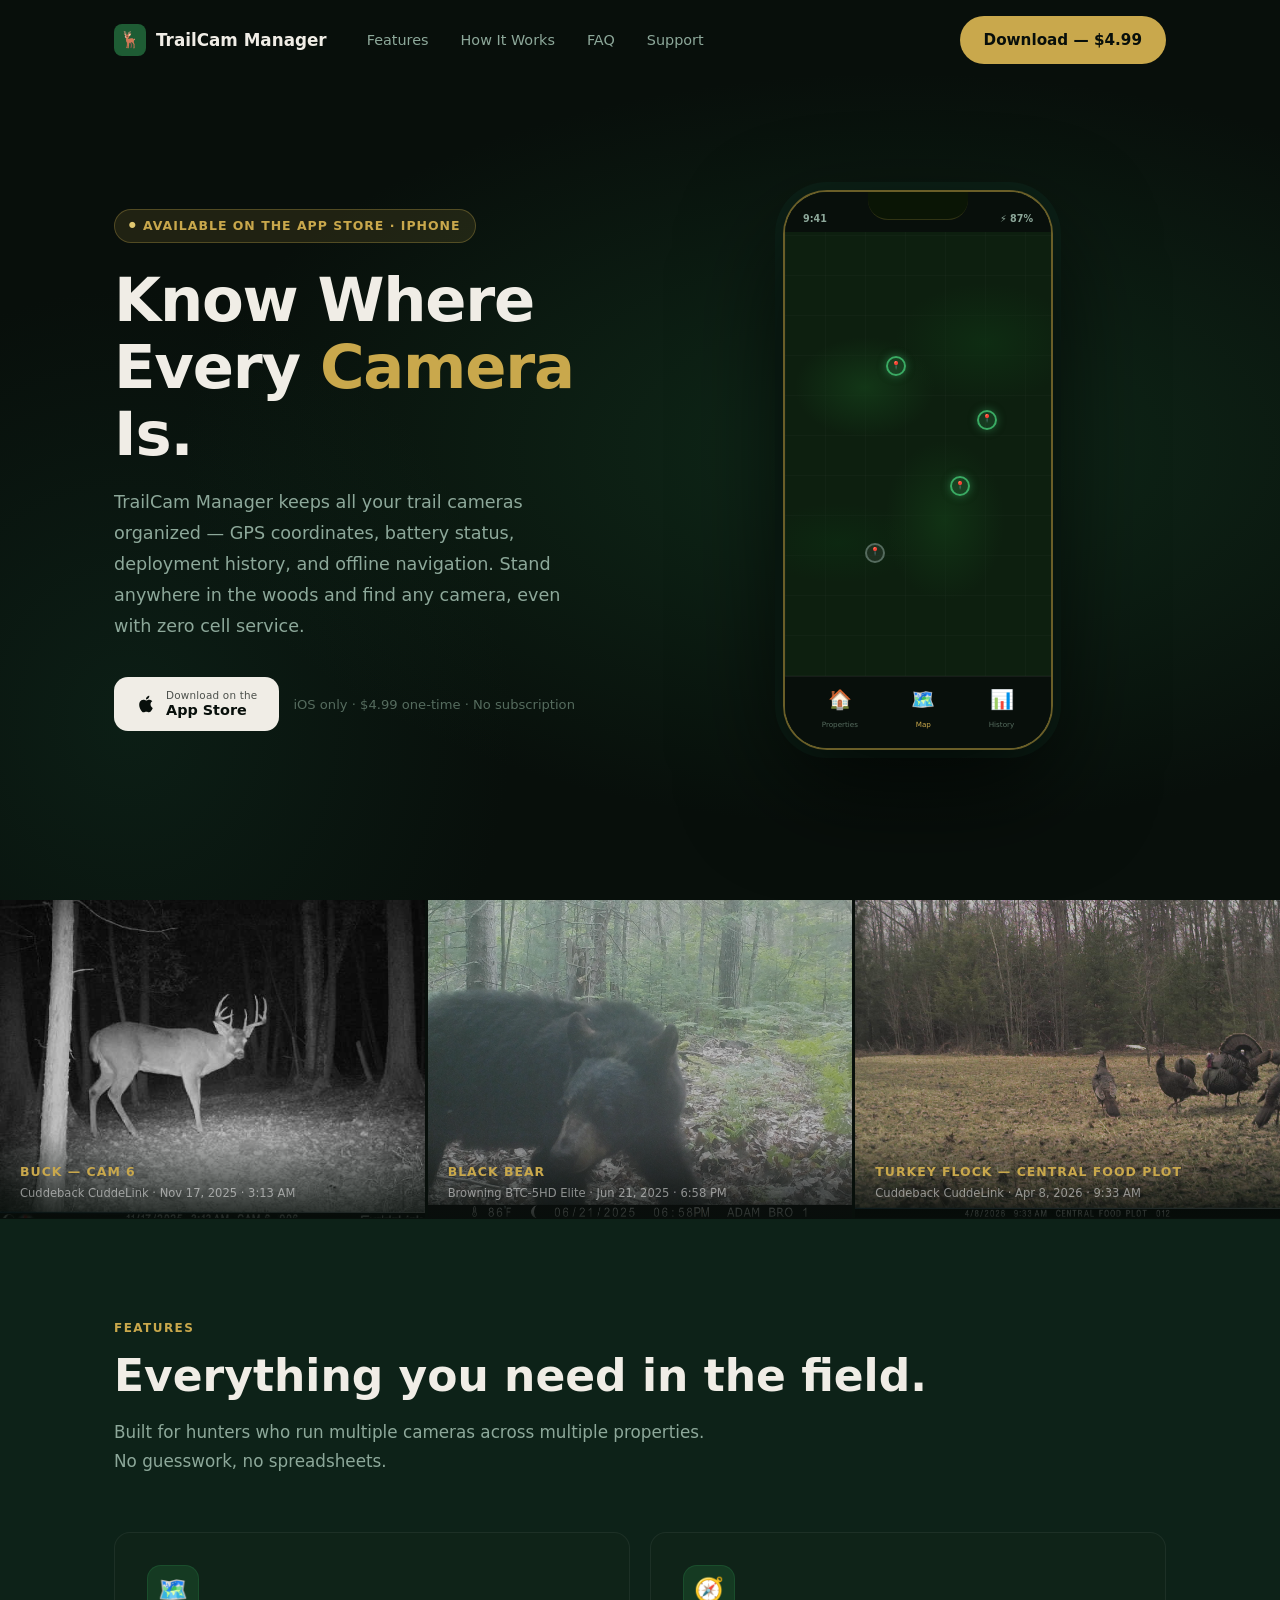
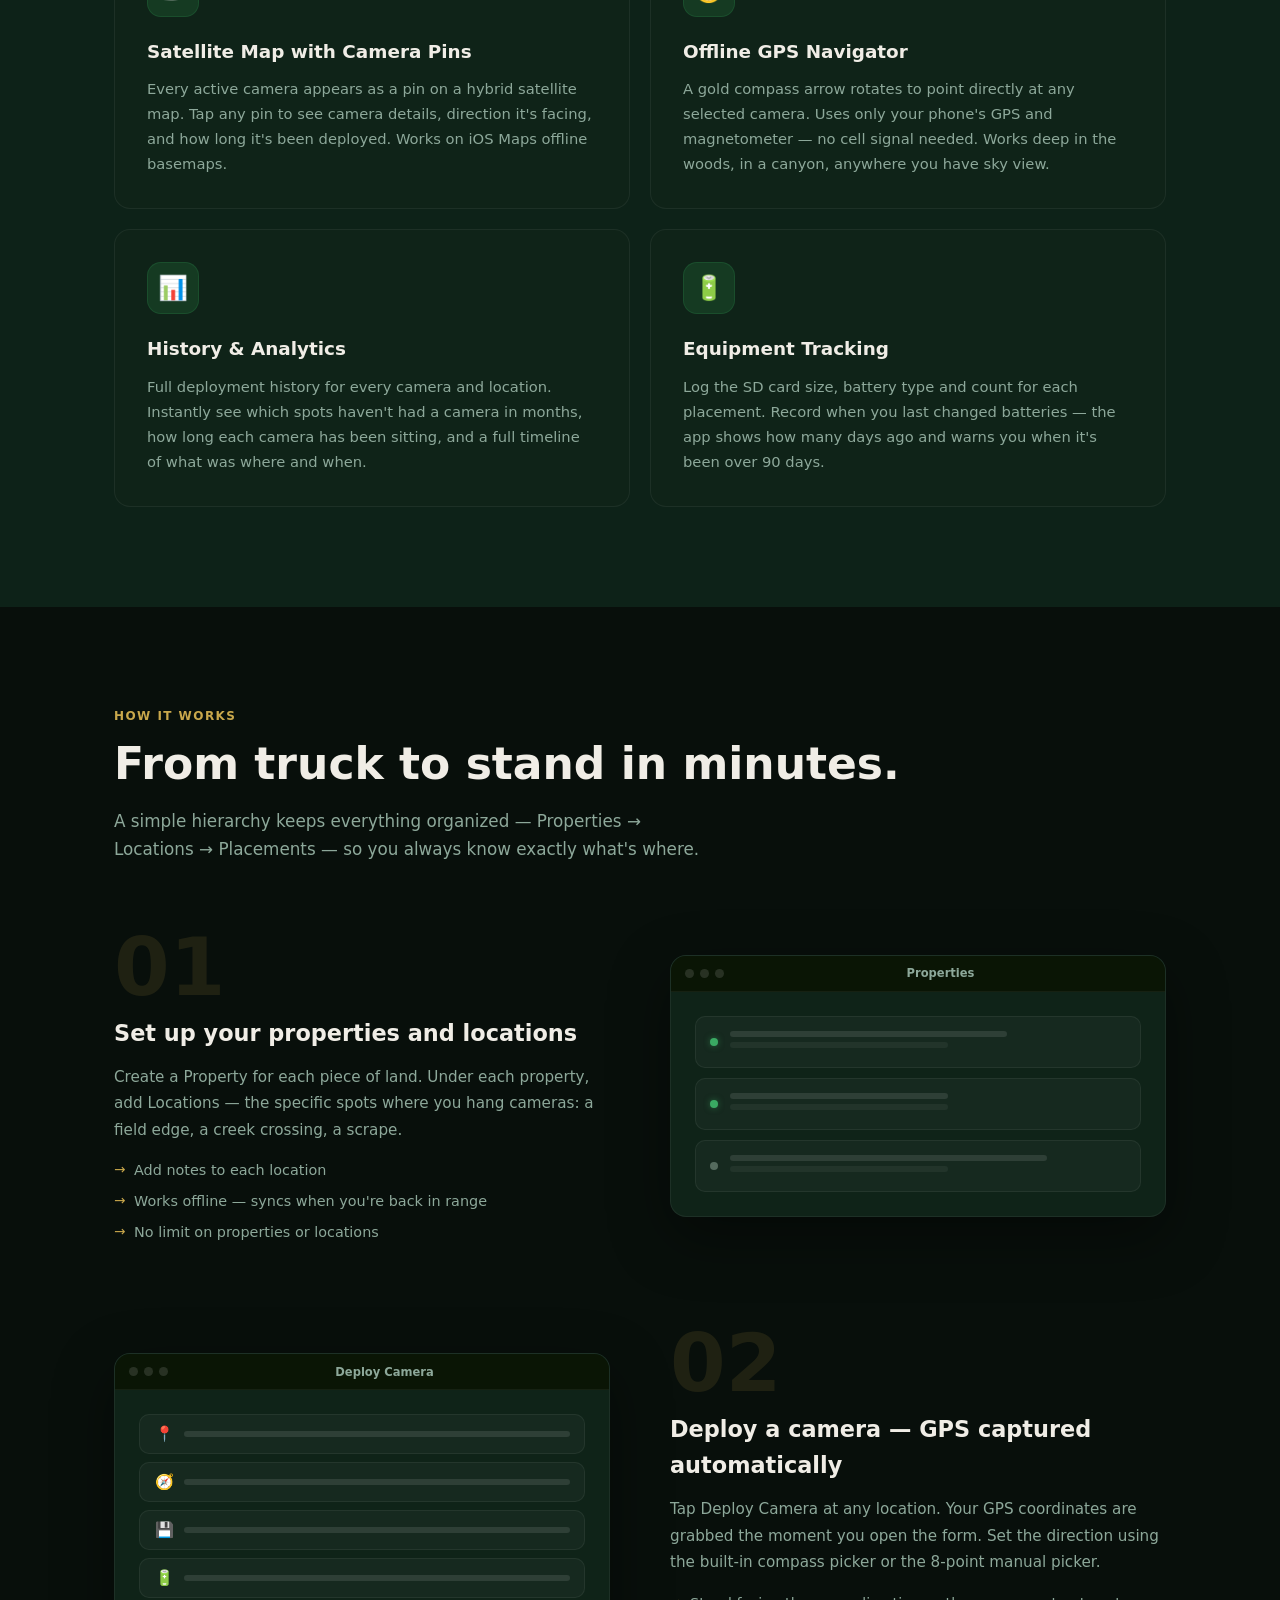
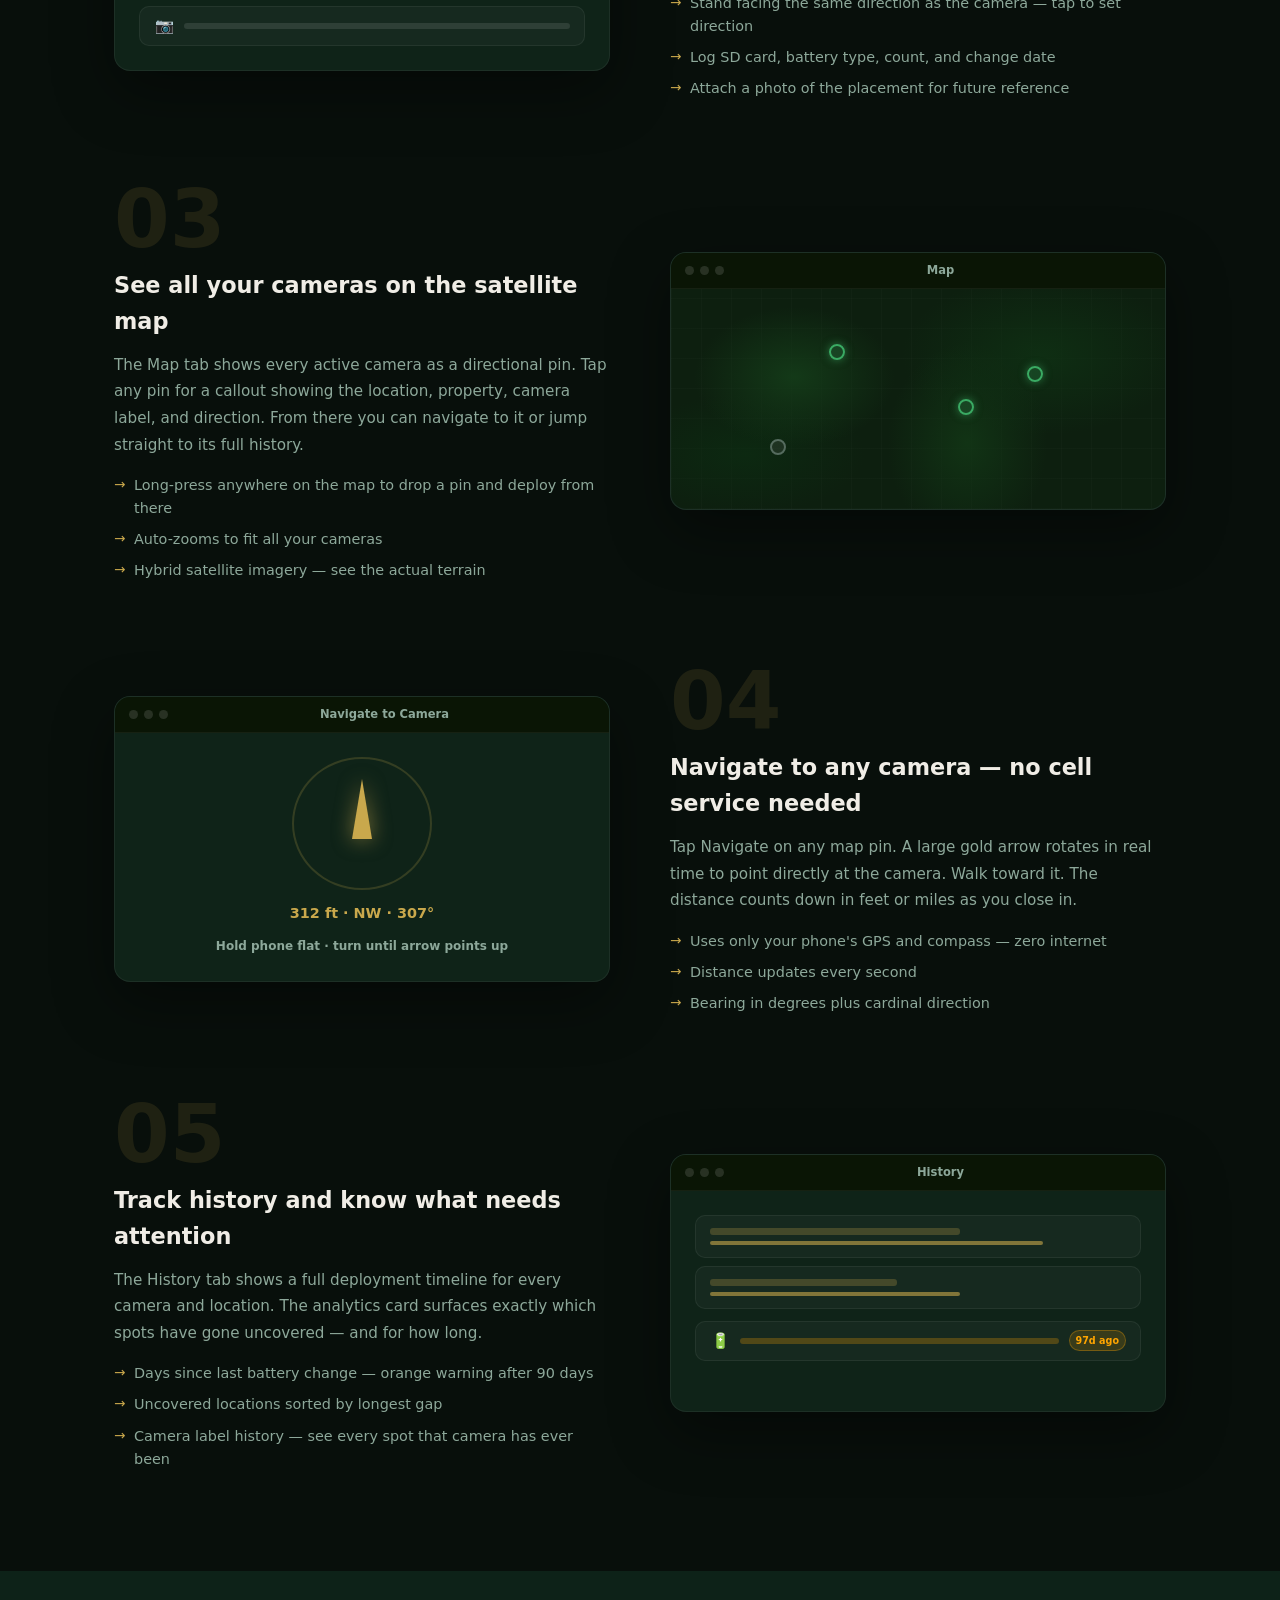
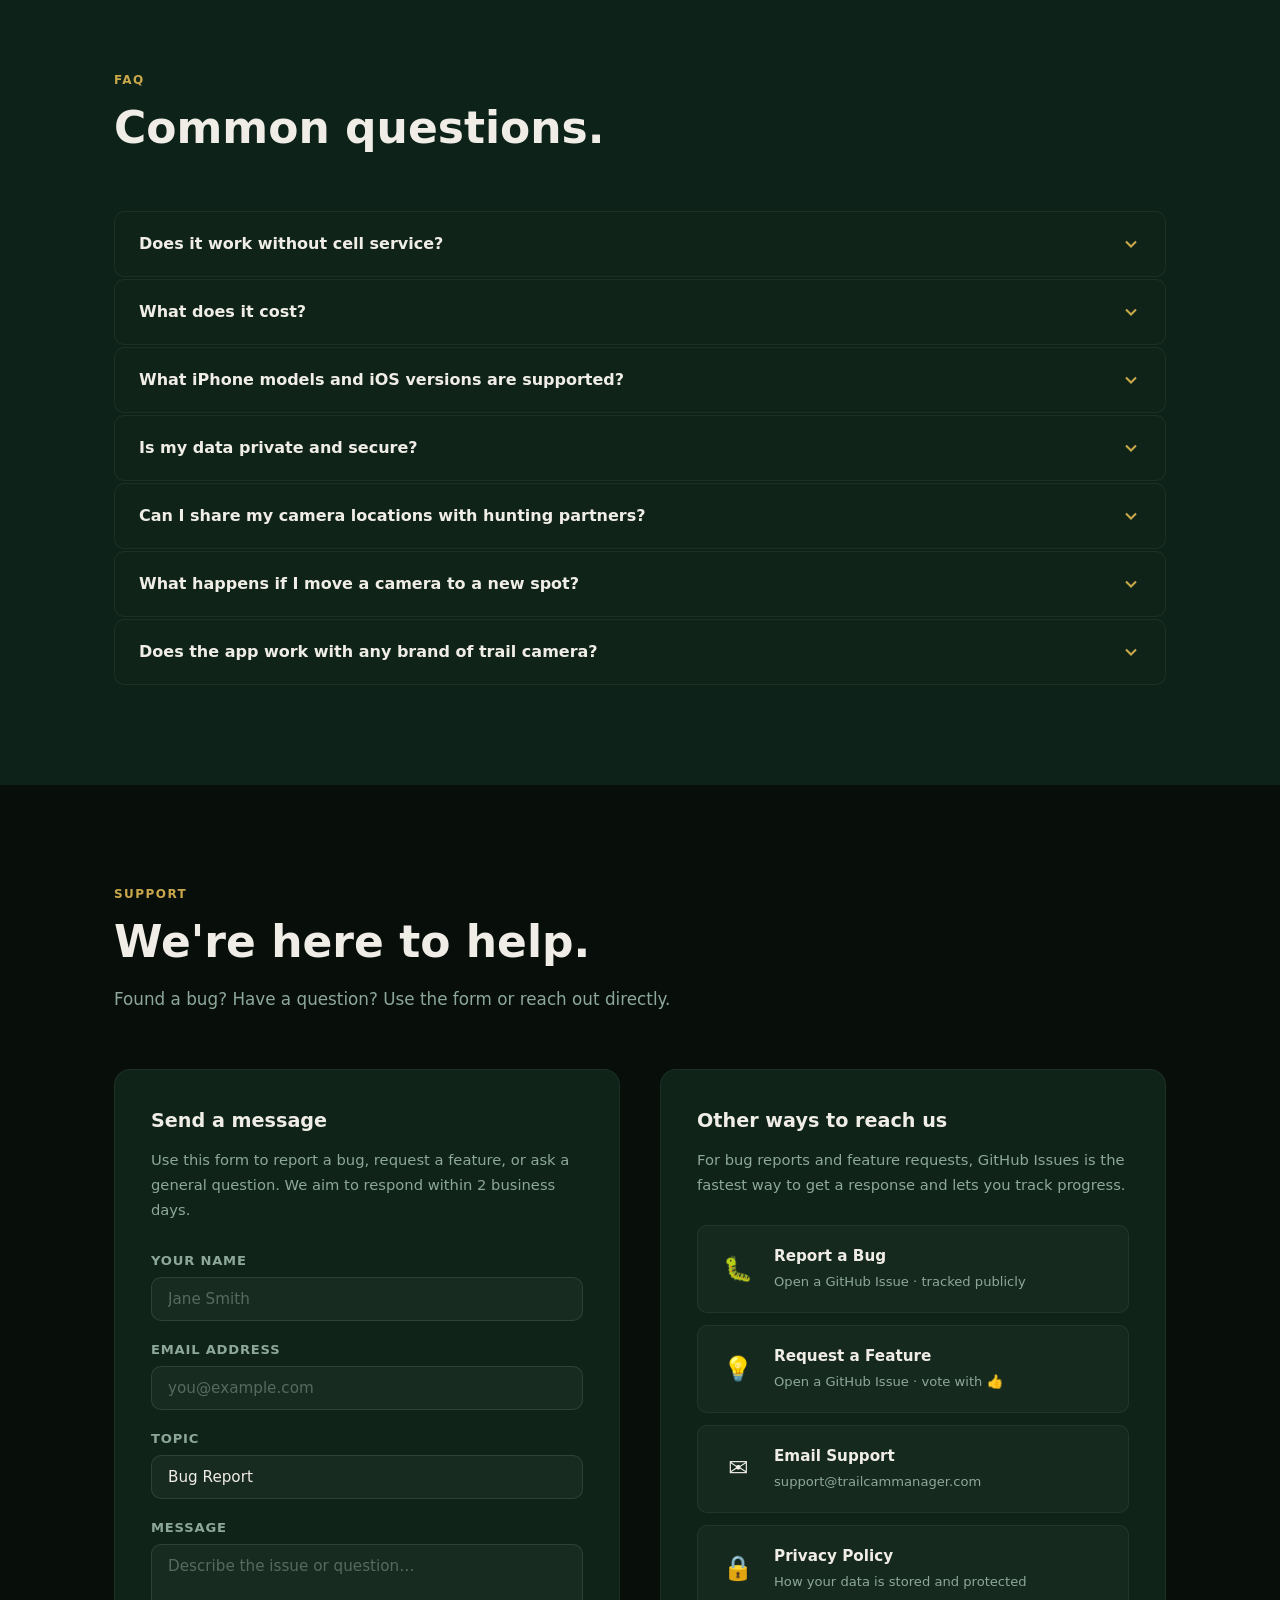
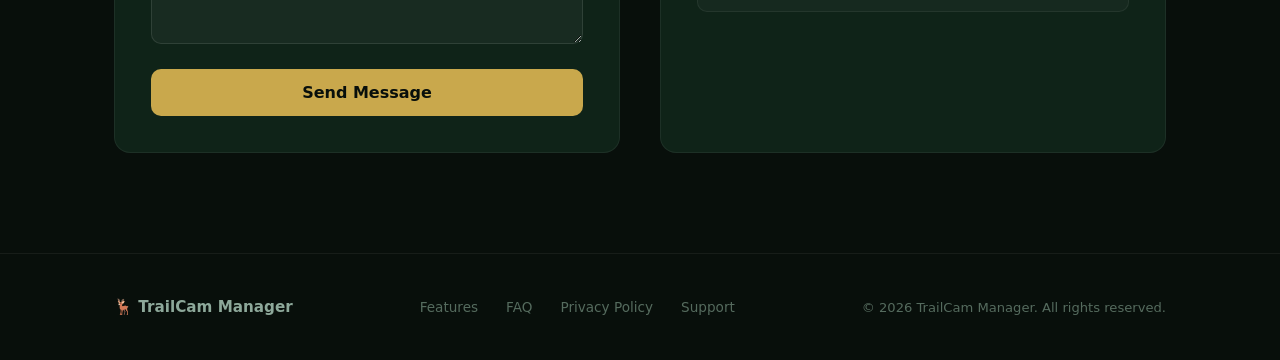
==== commit f44be137: "Update photo strip with new trail cam images (buck, bear, turkeys) Co-Authored-By: Claude Sonnet 4.6" ====
--- a/index.html
+++ b/index.html
@@ -99,24 +99,24 @@
 ════════════════════════════════════════════════════════ -->
 <div class="photo-strip">
   <div class="photo-strip-item">
-    <img src="assets/images/buck1.jpg" alt="Verified buck captured on Cuddeback trail camera, November 2025" loading="lazy">
+    <img src="assets/images/buck1.jpg" alt="Large buck at night captured on Cuddeback trail camera, November 2025" loading="lazy">
     <div class="photo-overlay">
-      <div class="photo-caption">Verified Buck</div>
-      <div class="photo-sub">Cuddeback CuddeLink · Nov 12, 2025 · 7:45 AM</div>
+      <div class="photo-caption">Buck — CAM 6</div>
+      <div class="photo-sub">Cuddeback CuddeLink · Nov 17, 2025 · 3:13 AM</div>
     </div>
   </div>
   <div class="photo-strip-item">
-    <img src="assets/images/buck2.jpg" alt="Buck in early snow captured on Cuddeback trail camera, November 2025" loading="lazy">
+    <img src="assets/images/buck2.jpg" alt="Black bear captured on Browning trail camera, June 2025" loading="lazy">
     <div class="photo-overlay">
-      <div class="photo-caption">Verified Buck</div>
-      <div class="photo-sub">Cuddeback CuddeLink · Nov 29, 2025 · 8:32 AM</div>
+      <div class="photo-caption">Black Bear</div>
+      <div class="photo-sub">Browning BTC-5HD Elite · Jun 21, 2025 · 6:58 PM</div>
     </div>
   </div>
   <div class="photo-strip-item">
-    <img src="assets/images/buck3.jpg" alt="Buck on food plot captured on Cuddeback trail camera, April 2026" loading="lazy">
+    <img src="assets/images/buck3.jpg" alt="Turkey flock on food plot captured on Cuddeback trail camera, April 2026" loading="lazy">
     <div class="photo-overlay">
-      <div class="photo-caption">Verified Buck</div>
-      <div class="photo-sub">Cuddeback CuddeLink · Apr 4, 2026 · 2:22 PM</div>
+      <div class="photo-caption">Turkey Flock — Central Food Plot</div>
+      <div class="photo-sub">Cuddeback CuddeLink · Apr 8, 2026 · 9:33 AM</div>
     </div>
   </div>
 </div>
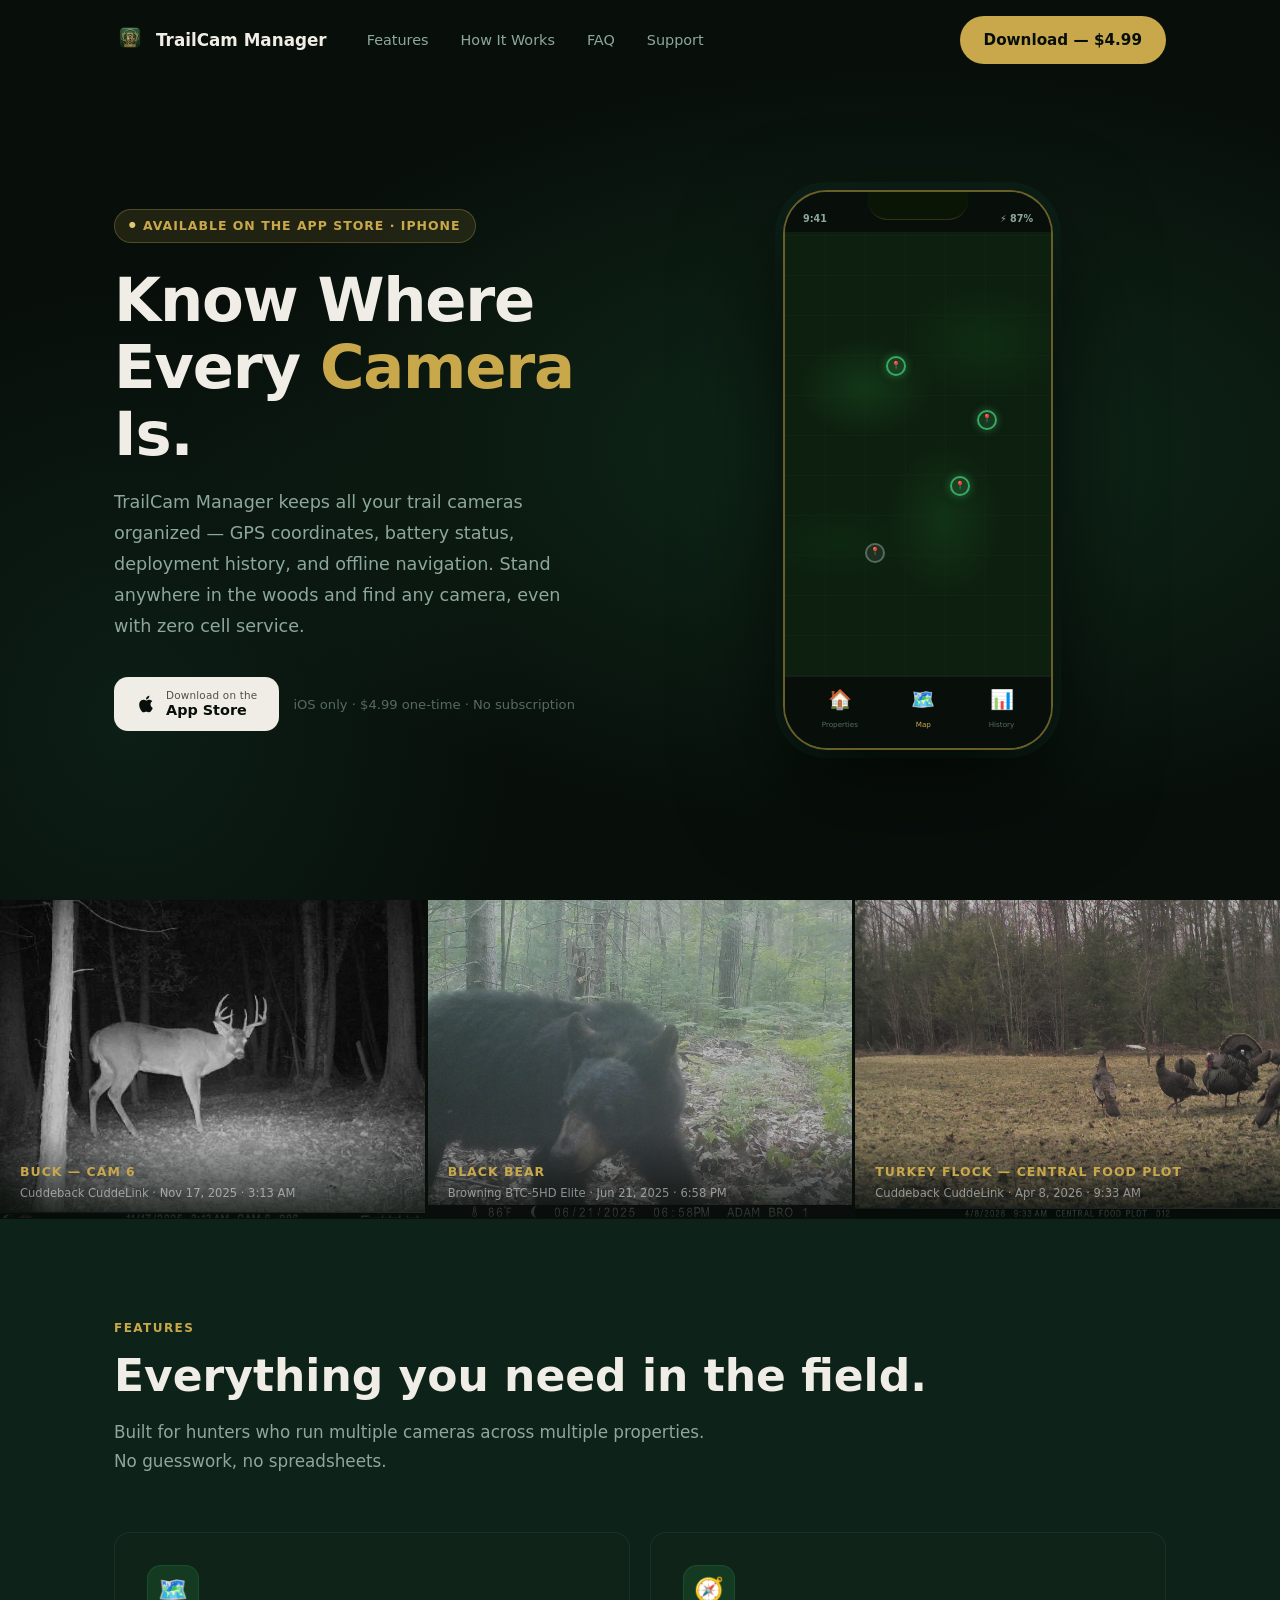
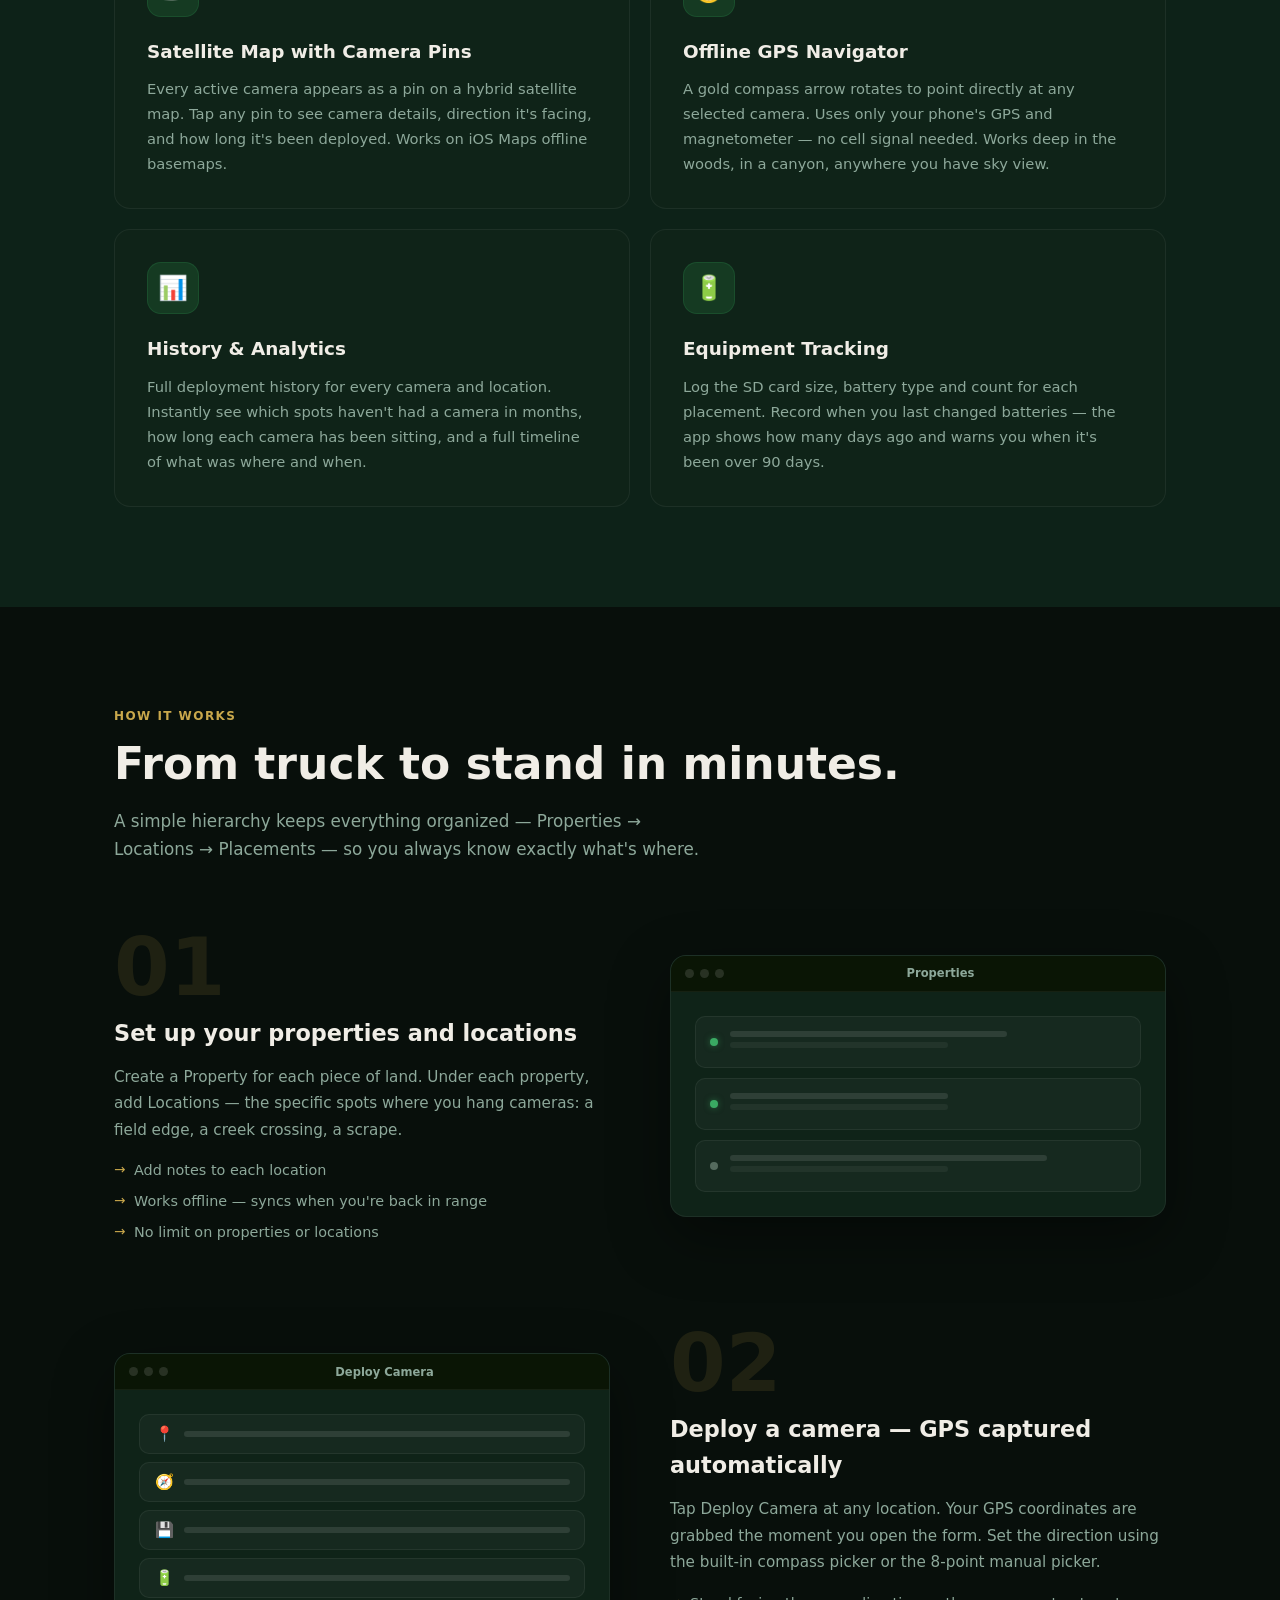
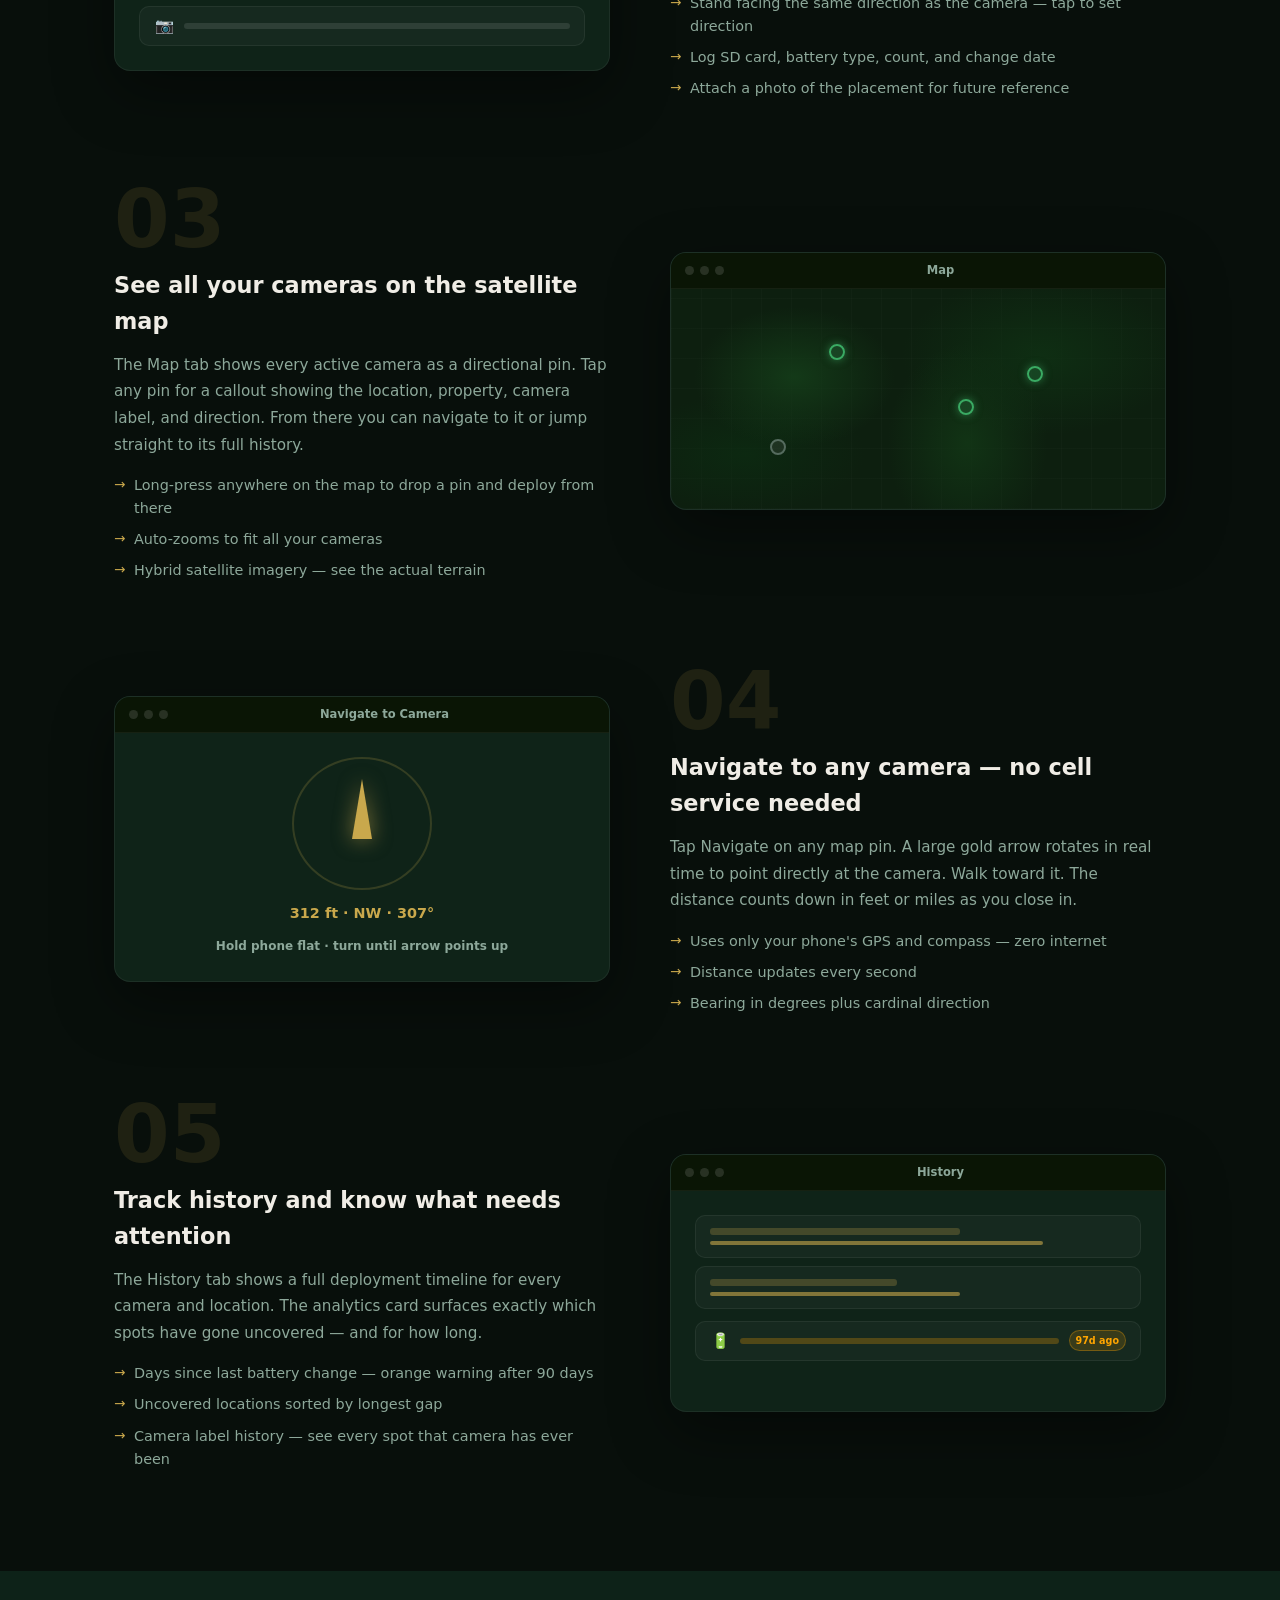
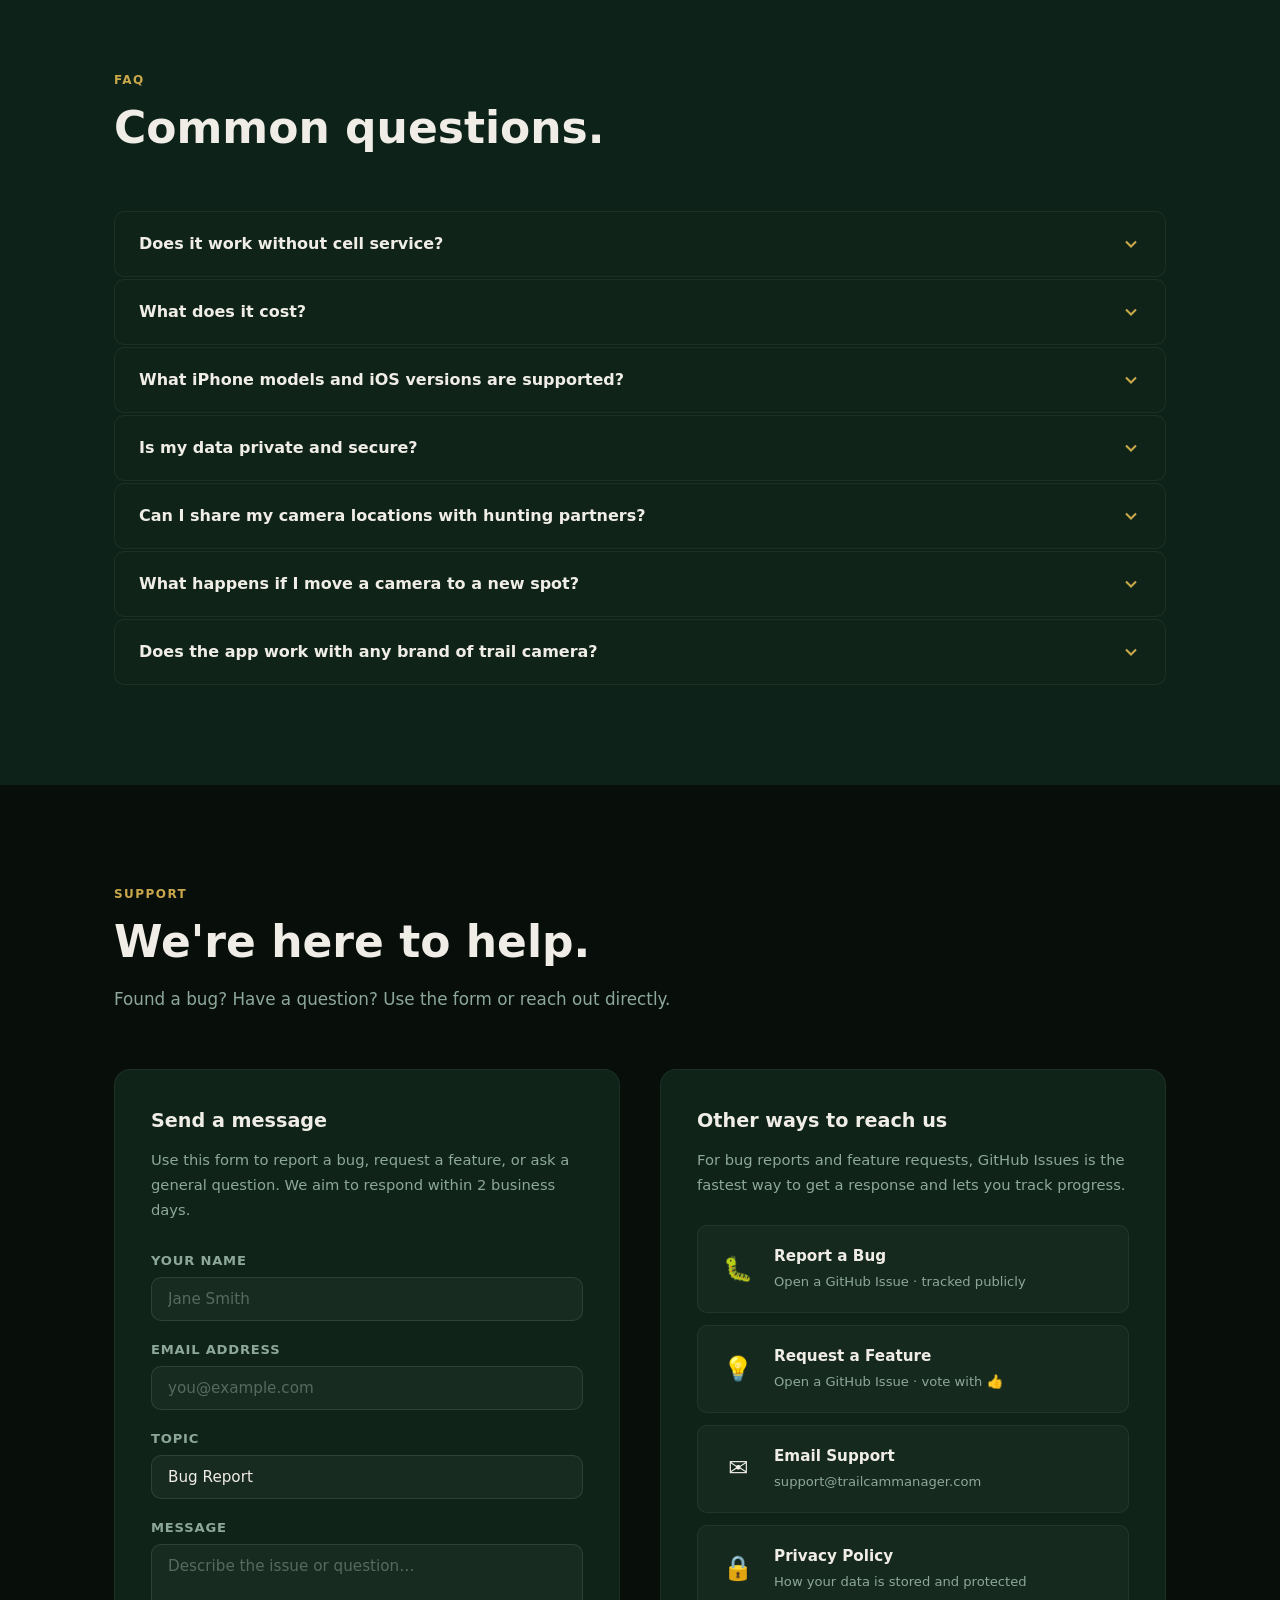
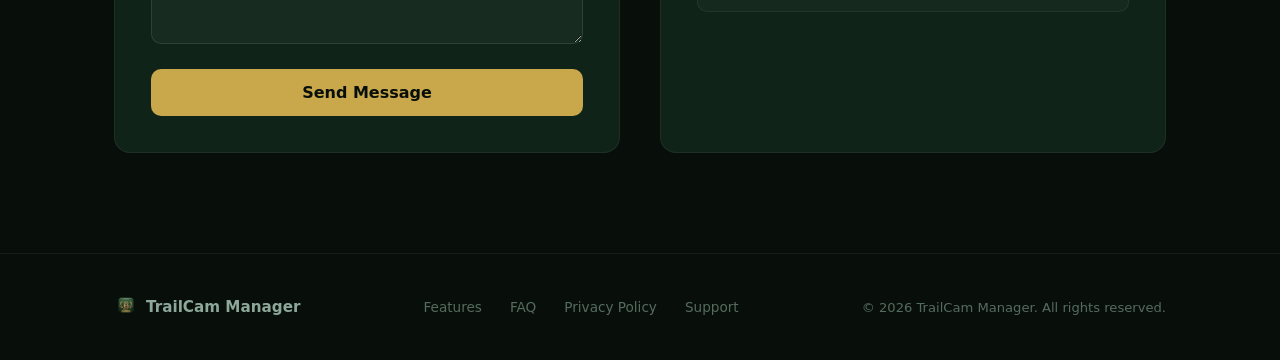
==== commit b818158c: "Replace deer emoji with real app icon in nav and footer Co-Authored-By: Claude Sonnet 4.6 <noreply@a" ====
--- a/index.html
+++ b/index.html
@@ -19,7 +19,7 @@
 <nav class="nav">
   <div class="nav-inner">
     <a href="/" class="nav-logo">
-      <div class="nav-logo-icon">🦌</div>
+      <img src="assets/images/app-icon.png" width="32" height="32" style="border-radius:8px; object-fit:cover; flex-shrink:0;" alt="TrailCam Manager">
       TrailCam Manager
     </a>
     <ul class="nav-links">
@@ -550,7 +550,7 @@
 <footer class="footer">
   <div class="container">
     <div class="footer-inner">
-      <div class="footer-logo">🦌 TrailCam Manager</div>
+      <div class="footer-logo" style="display:flex; align-items:center; gap:8px;"><img src="assets/images/app-icon.png" width="24" height="24" style="border-radius:6px; object-fit:cover;" alt=""> TrailCam Manager</div>
       <ul class="footer-links">
         <li><a href="#features">Features</a></li>
         <li><a href="#faq">FAQ</a></li>
